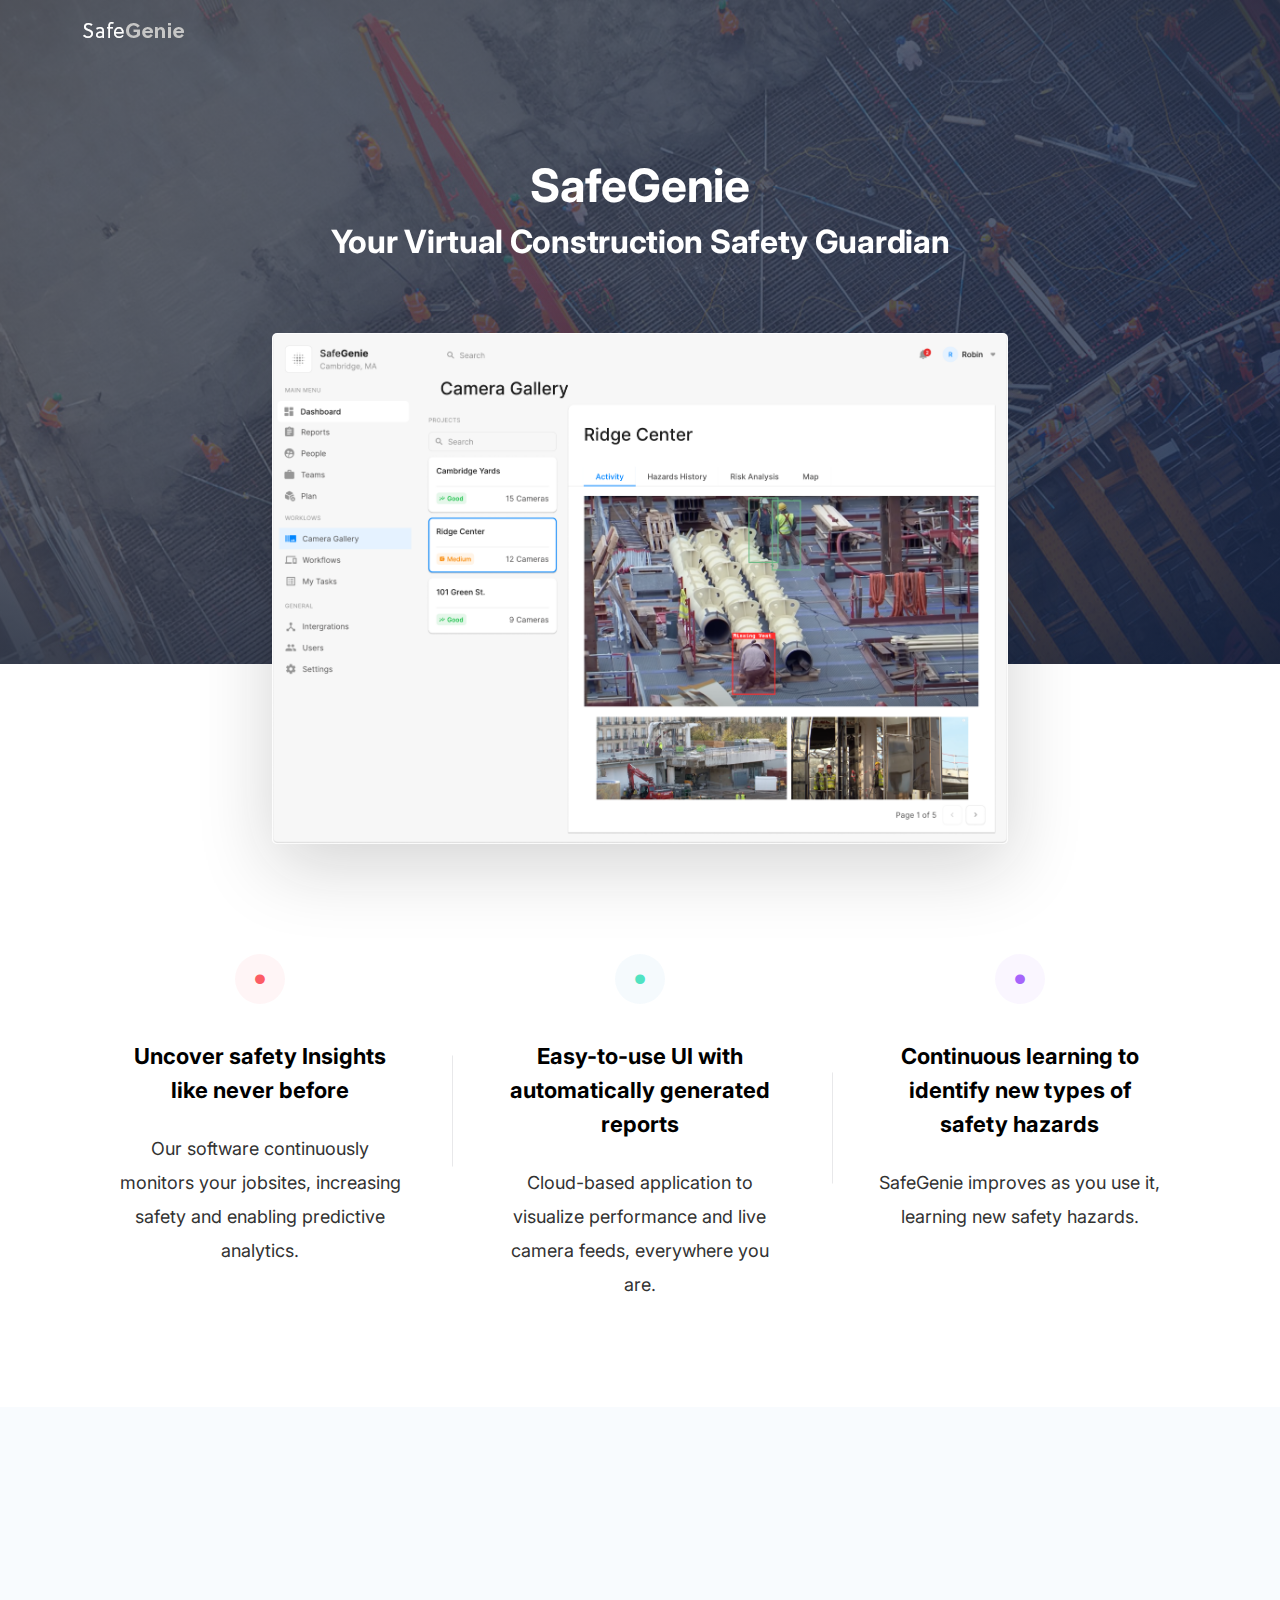
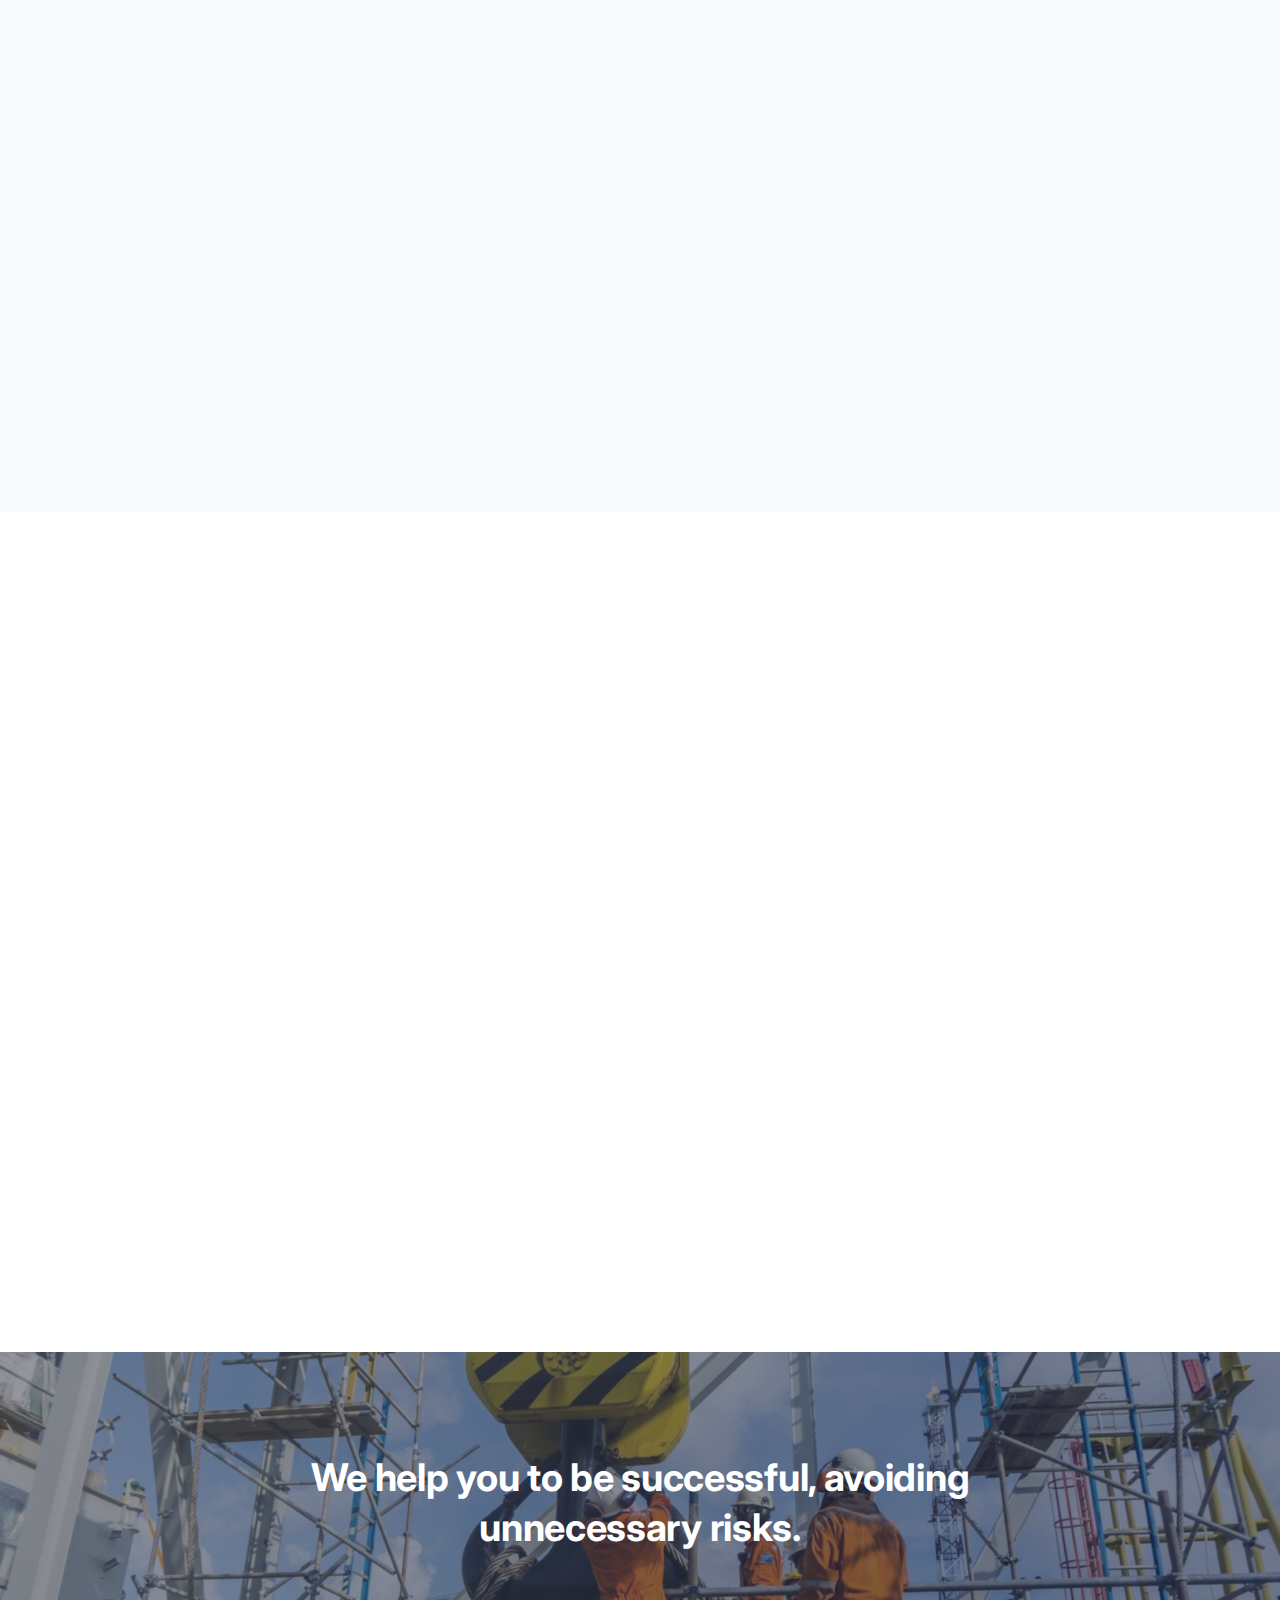
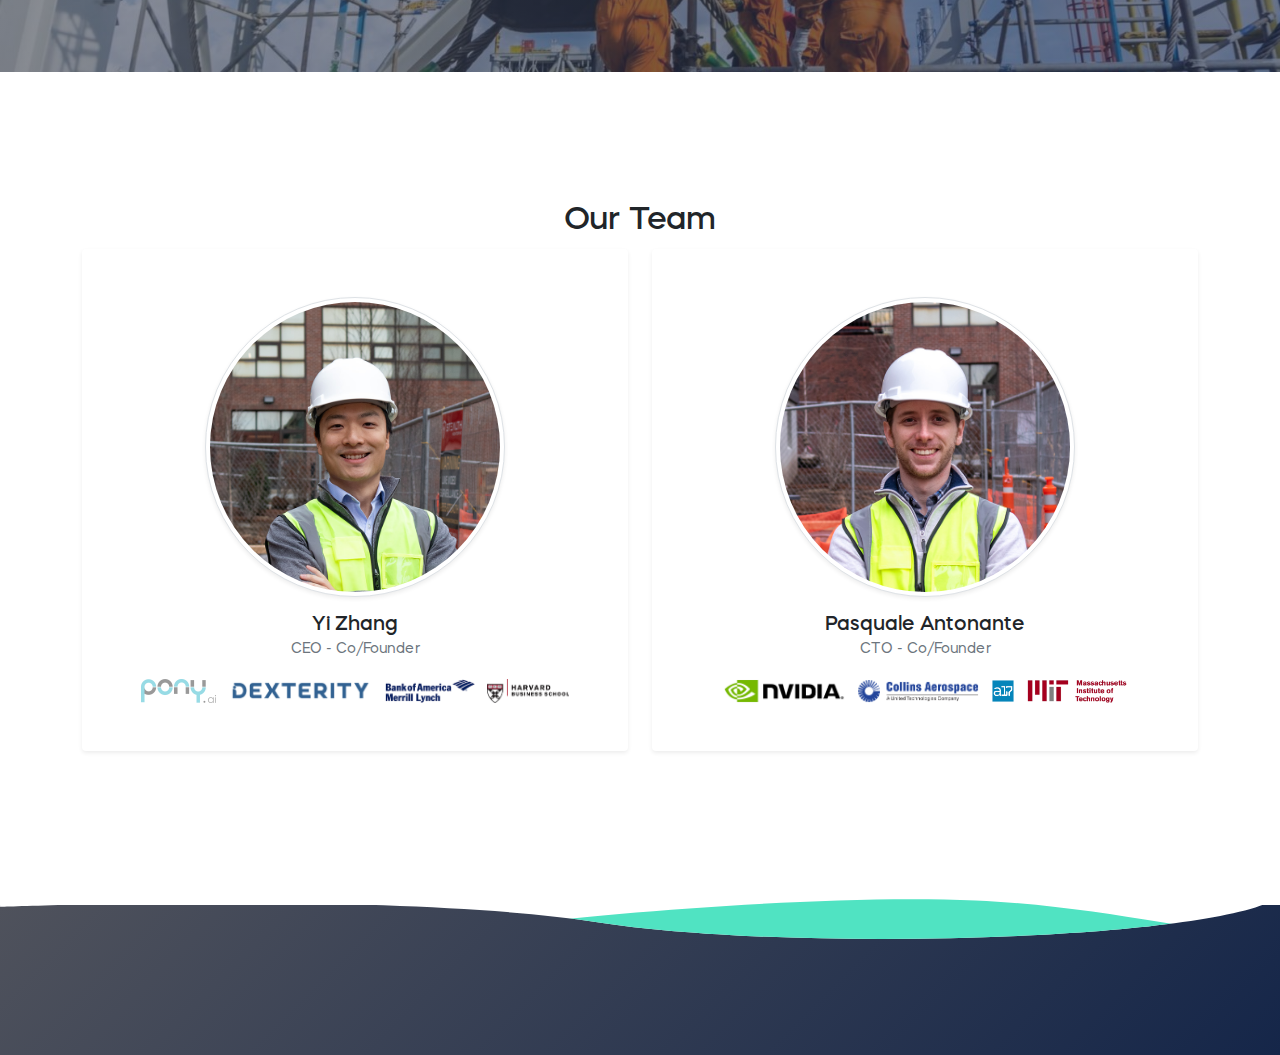
==== index.html @ a4b298ab "Initial commit" ====
<!DOCTYPE html>
<html lang="en">

<head>
  <meta charset="UTF-8">
  <meta name="viewport" content="width=device-width, initial-scale=1.0">
  <meta http-equiv="X-UA-Compatible" content="ie=edge">
  <title>SafeGenie</title>
  <link rel="shortcut icon" href="image/favicon.png" type="image/x-icon">
  <link rel="stylesheet" href="./css/bootstrap.css">
  <link rel="stylesheet" href="./fonts/icon-font/css/style.css">
  <link rel="stylesheet" href="./fonts/typography-font/typo.css">
  <link rel="stylesheet" href="./fonts/fontawesome-5/css/all.css">
  <link href="https://fonts.googleapis.com/css2?family=Karla:wght@300;400;500;600;700;800&display=swap"
    rel="stylesheet">
  <link href="https://fonts.googleapis.com/css2?family=Gothic+A1:wght@400;500;700;900&display=swap" rel="stylesheet">
  <link href="https://fonts.googleapis.com/css2?family=Work+Sans:wght@400;500;600;700;800;900&display=swap"
    rel="stylesheet">
  <link href="https://fonts.googleapis.com/css2?family=Rubik:wght@400;500;600;700;800;900&display=swap"
    rel="stylesheet">
  <link href="https://fonts.googleapis.com/css2?family=Inter:wght@400;600;700;800;900&display=swap" rel="stylesheet">
  <link href="https://fonts.googleapis.com/css2?family=Nunito:wght@400;600;700;800;900&display=swap" rel="stylesheet">
  <link rel="stylesheet" href="./plugins/aos/aos.min.css">
  <link rel="stylesheet" href="./plugins/fancybox/jquery.fancybox.min.css">
  <link rel="stylesheet" href="./css/main.css">
</head>

<body data-theme-mode-panel-active data-theme="light" style="font-family: 'Mazzard H';">
  <div class="site-wrapper overflow-hidden position-relative">
    <!--Site Header Area -->
    <header
      class="site-header site-header--menu-center dark-mode-texts landing-17-menu  site-header--absolute site-header--sticky">
      <div class="container">
        <nav class="navbar site-navbar">
          <!-- Brand Logo-->
          <div class="brand-logo">
            <a href="#">
              <!-- light version logo (logo must be black)-->
              <img src="image/logo/logo-dark.png" alt="" class="light-version-logo">
              <!-- Dark version logo (logo must be White)-->
              <img src="image/logo/logo-white.png" alt="" class="dark-version-logo">
            </a>
          </div>
        </nav>
      </div>
    </header>
    <!-- navbar- -->
    <!-- Hero Area -->
    <div class="hero-area-l-17 position-relative">
      <div class="container">
        <div class="row position-relative justify-content-center">
          <div class="col-xxl-6 col-xl-7 col-lg-8 col-md-11 order-lg-1 order-1" data-aos="fade-right"
            data-aos-duration="800" data-aos-once="true">
            <div class="content text-center">
              <h1>SafeGenie</h1>
              <h2>Your Virtual Construction Safety Guardian </h2>
            </div>
          </div>
          <div class="col-xl-8 col-lg-9 order-lg-1 order-0">
            <div class="hero-area-image">
              <img src="image/ui/ui-2.png" alt="" class="w-100">
            </div>
          </div>
        </div>
      </div>
    </div>
    <!--Feature Area -->
    <div class="feature-area-l-17 position-relative">
      <div class="container">
        <div class="row feature-area-l-17-items justify-content-center text-center">
          <div class="col-lg-4 col-md-6 col-sm-9">
            <div class="single-features single-border position-relative">
              <div class="circle-dot-1">
                <i class="fas fa-circle"></i>
              </div>
              <h4>Uncover safety Insights like never before</h4>
              <p>
                Our software continuously monitors your jobsites, increasing safety and enabling predictive analytics.
              </p>
            </div>
          </div>
          <div class="col-lg-4 col-md-6 col-sm-9">
            <div class="single-features single-border position-relative">
              <div class="circle-dot-2">
                <i class="fas fa-circle"></i>
              </div>
              <h4>Easy-to-use UI with automatically generated reports</h4>
              <p>Cloud-based application to visualize performance and live camera feeds, everywhere you are.</p>
            </div>
          </div>
          <div class="col-lg-4 col-md-6 col-sm-9">
            <div class="single-features">
              <div class="circle-dot-3">
                <i class="fas fa-circle"></i>
              </div>
              <h4>Continuous learning to identify new types of safety hazards</h4>
              <p>SafeGenie improves as you use it, learning new safety hazards.</p>
            </div>
          </div>
        </div>
      </div>
    </div>
    <!--Content Area 1-->
    <div class="content-area-l-17-1">
      <div class="container">
        <div class="row align-items-center justify-content-center">
          <div class="col-xl-10 col-lg-12">
            <div class="row align-items-center justify-content-center">
              <div class="col-lg-6 col-md-8" data-aos="fade-right" data-aos-duration="800" data-aos-once="true">
                <div class="content-img position-relative">
                  <div class="image-1">
                    <img src="image/ui/ui-3.png" alt="">
                  </div>
                  <div class="image-2">
                    <img src="image/ui/ui-1.png" alt="">
                  </div>
                </div>
              </div>
              <div class="offset-xxl-1 col-xxl-5 col-xl-6 col-lg-6 col-md-8" data-aos="fade-left"
                data-aos-duration="800" data-aos-once="true">
                <div class="content section-heading-11">
                  <h2>Analyze and prevent safety hazard with SafeGenie.</h2>
                  <p>
                    SafeGenie is a cloud-based application that continuously monitors your jobsites, increasing safety
                    and
                    enabling predictive analytics. Our software is easy-to-use, with automatically generated reports and
                    visualizations.
                  </p>
                </div>
              </div>
            </div>
          </div>
        </div>
      </div>
    </div>
    <!--Content Area 2-->
    <div class="content-area-l-17-2">
      <div class="container">
        <div class="row align-items-center justify-content-center">
          <div class="col-xl-10 col-lg-12">
            <div class="row align-items-center justify-content-center">
              <div class="col-xxl-5 col-xl-6 col-lg-6 col-md-8 order-lg-1 order-1" data-aos="fade-left"
                data-aos-duration="800" data-aos-once="true">
                <div class="content section-heading-11">
                  <h2>Easily reposition cameras</h2>
                  <p>Move the cameras to ensure high coverage and observation rates, just plug the camera in any lamp
                    socket or use one of our adapter to clamp it to the structure.</p>
                </div>
              </div>
              <div class="offset-xxl-1 col-xxl-6 col-xl-6 col-lg-6 col-md-8 order-lg-1 order-0" data-aos="fade-right"
                data-aos-duration="800" data-aos-once="true">
                <div class="content-img position-relative noborder">
                  <div class="image-1">
                    <img src="image/camera/cam-simple.png" alt="">
                  </div>
                  <!-- <div class="image-2">
                    <img src="image/camera/cam-mount.png" alt="">
                  </div> -->
                </div>
              </div>
            </div>
          </div>
        </div>
      </div>
    </div>
    <!--Video Area-->
    <div class="video-area-l-17">
      <div class="container">
        <div class="row justify-content-center">
          <div class="col-xxl-7 col-xl-8 col-lg-9 col-md-12">
            <div class="video-content text-center">
              <h2>We help you to be successful, avoiding unnecessary risks.</h2>
              <!-- <p></p> -->
            </div>
          </div>
        </div>
      </div>
    </div>
    <!--Team Area-->
    <div class="content-area-l-17-2">
      <div class="container">
        <div class="row  text-center">
          <h2>Our Team</h2>
        </div>
        <div class="row text-center">
          <div class=" col-xl-6 col-sm-6 mb-4 ">
            <div class="bg-white rounded shadow-sm py-5 px-4"><img src="image/avatar/yi.jpg" alt="Yi Zhang" width="300"
                class="img-fluid rounded-circle mb-3 img-thumbnail shadow-sm">
              <h5 class="mb-0">Yi Zhang</h5><span class="small text-muted">CEO - Co/Founder</span>
              <ul class="mb-0 list-inline mt-3 ">
                <li class="list-inline-item affiliation">
                  <img src="image/logo/ponyai.png" alt="pony ai">
                </li>
                <li class="list-inline-item affiliation">
                  <img src="image/logo/Dexterity.png" alt="Dexterity">
                </li>
                <li class="list-inline-item affiliation">
                  <img src="image/logo/baml.png" alt="bank of america merrill lynch">
                </li>
                <li class="list-inline-item affiliation">
                  <img src="image/logo/hbs.png" alt="Harvard Business School">
                </li>
              </ul>
            </div>
          </div>
          <div class="col-xl-6 col-sm-6 mb-4 ">
            <div class="bg-white rounded shadow-sm py-5 px-4"><img src="image/avatar/pasquale.jpg"
                alt="Pasquale Antonante" width="300" class="img-fluid rounded-circle mb-3 img-thumbnail shadow-sm">
              <h5 class="mb-0">Pasquale Antonante</h5><span class="small text-muted">CTO - Co/Founder</span>
              <ul class="mb-0 list-inline mt-3 ">
                <li class="list-inline-item affiliation">
                  <img src="image/logo/nvidia.png" alt="nvidia">
                </li>
                <li class="list-inline-item affiliation">
                  <img src="image/logo/CollinsAerospace.png" alt="Collins Aerospace">
                </li>
                <li class="list-inline-item affiliation">
                  <img src="image/logo/a17.png" alt="area 17">
                </li>
                <li class="list-inline-item affiliation">
                  <img src="image/logo/mit_logo.png" alt="MIT">
                </li>
              </ul>
            </div>
          </div>
        </div>
      </div>
    </div>
    <!--Footer Area-->
    <footer class="footer-area-l-17 position-relative">
      <div class="footer-shape">
        <img src="image/l8/footer-shape.svg" alt="">
      </div>
    </footer>
  </div>
  <!-- Vendor Scripts -->
  <script src="js/vendor.min.js"></script>
  <!-- Plugin's Scripts -->
  <script src="./plugins/fancybox/jquery.fancybox.min.js"></script>
  <script src="./plugins/aos/aos.min.js"></script>
  <!-- <script src="./plugins/menu/menu.js"></script> -->
  <!-- Activation Script -->
  <script src="js/custom.js"></script>
</body>

</html>
---- fonts/icon-font/css/style.css ----
/*--------------------------------

Grayic Web Font
Generated using nucleoapp.com

-------------------------------- */
@font-face {
  font-family: 'Grayic';
  src: url('../fonts/Grayic.eot');
  src: url('../fonts/Grayic.eot') format('embedded-opentype'), url('../fonts/Grayic.woff2') format('woff2'), url('../fonts/Grayic.woff') format('woff'), url('../fonts/Grayic.ttf') format('truetype'), url('../fonts/Grayic.svg') format('svg');
  font-weight: normal;
  font-style: normal;
}
/*------------------------
	base class definition
-------------------------*/
.icon {
  display: inline-block;
  font: normal normal normal 1em/1 'Grayic';
  speak: none;
  text-transform: none;
  /* Better Font Rendering */
  -webkit-font-smoothing: antialiased;
  -moz-osx-font-smoothing: grayscale;
}
/*------------------------
  change icon size
-------------------------*/
/* relative units */
.icon-sm {
  font-size: 0.8em;
}
.icon-lg {
  font-size: 1.2em;
}
/* absolute units */
.icon-16 {
  font-size: 16px;
}
.icon-32 {
  font-size: 32px;
}
/*----------------------------------
  add a square/circle background
-----------------------------------*/
.icon-bg-square,
.icon-bg-circle {
  padding: 0.35em;
  background-color: #eee;
}
.icon-bg-circle {
  border-radius: 50%;
}
/*------------------------------------
  use icons as list item markers
-------------------------------------*/
.icon-ul {
  padding-left: 0;
  list-style-type: none;
}
.icon-ul > li {
  display: flex;
  align-items: flex-start;
  line-height: 1.4;
}
.icon-ul > li > .icon {
  margin-right: 0.4em;
  line-height: inherit;
}
/*------------------------
  spinning icons
-------------------------*/
.icon-is-spinning {
  -webkit-animation: icon-spin 2s infinite linear;
  -moz-animation: icon-spin 2s infinite linear;
  animation: icon-spin 2s infinite linear;
}
@-webkit-keyframes icon-spin {
  0% {
    -webkit-transform: rotate(0deg);
  }
  100% {
    -webkit-transform: rotate(360deg);
  }
}
@-moz-keyframes icon-spin {
  0% {
    -moz-transform: rotate(0deg);
  }
  100% {
    -moz-transform: rotate(360deg);
  }
}
@keyframes icon-spin {
  0% {
    -webkit-transform: rotate(0deg);
    -moz-transform: rotate(0deg);
    -ms-transform: rotate(0deg);
    -o-transform: rotate(0deg);
    transform: rotate(0deg);
  }
  100% {
    -webkit-transform: rotate(360deg);
    -moz-transform: rotate(360deg);
    -ms-transform: rotate(360deg);
    -o-transform: rotate(360deg);
    transform: rotate(360deg);
  }
}
/*------------------------
  rotated/flipped icons
-------------------------*/
.icon-rotate-90 {
  filter: progid:DXImageTransform.Microsoft.BasicImage(rotation=1);
  -webkit-transform: rotate(90deg);
  -moz-transform: rotate(90deg);
  -ms-transform: rotate(90deg);
  -o-transform: rotate(90deg);
  transform: rotate(90deg);
}
.icon-rotate-180 {
  filter: progid:DXImageTransform.Microsoft.BasicImage(rotation=2);
  -webkit-transform: rotate(180deg);
  -moz-transform: rotate(180deg);
  -ms-transform: rotate(180deg);
  -o-transform: rotate(180deg);
  transform: rotate(180deg);
}
.icon-rotate-270 {
  filter: progid:DXImageTransform.Microsoft.BasicImage(rotation=3);
  -webkit-transform: rotate(270deg);
  -moz-transform: rotate(270deg);
  -ms-transform: rotate(270deg);
  -o-transform: rotate(270deg);
  transform: rotate(270deg);
}
.icon-flip-y {
  filter: progid:DXImageTransform.Microsoft.BasicImage(rotation=0);
  -webkit-transform: scale(-1, 1);
  -moz-transform: scale(-1, 1);
  -ms-transform: scale(-1, 1);
  -o-transform: scale(-1, 1);
  transform: scale(-1, 1);
}
.icon-flip-x {
  filter: progid:DXImageTransform.Microsoft.BasicImage(rotation=2);
  -webkit-transform: scale(1, -1);
  -moz-transform: scale(1, -1);
  -ms-transform: scale(1, -1);
  -o-transform: scale(1, -1);
  transform: scale(1, -1);
}
/*------------------------
	icons
-------------------------*/

.icon-tail-right::before {
  content: "\ea02";
}

.icon-tail-left::before {
  content: "\ea03";
}

.icon-small-up::before {
  content: "\ea04";
}

.icon-small-down::before {
  content: "\ea05";
}

.icon-small-right::before {
  content: "\ea06";
}

.icon-small-left::before {
  content: "\ea07";
}

.icon-triangle-right-17::before {
  content: "\ea08";
}

.icon-card-update::before {
  content: "\ea09";
}

.icon-tie-01::before {
  content: "\ea0a";
}

.icon-puzzle-10::before {
  content: "\ea0b";
}

.icon-plug::before {
  content: "\ea0c";
}

.icon-laptop-71::before {
  content: "\ea0d";
}

.icon-goal-65::before {
  content: "\ea0e";
}

.icon-handshake::before {
  content: "\ea0f";
}

.icon-archery-target::before {
  content: "\ea10";
}

.icon-connect::before {
  content: "\ea11";
}

.icon-bulb-63::before {
  content: "\ea12";
}

.icon-chess-knight::before {
  content: "\ea13";
}

.icon-shoe-woman::before {
  content: "\ea14";
}

.icon-plug-2::before {
  content: "\ea15";
}

.icon-roadmap::before {
  content: "\ea16";
}

.icon-roadmap-2::before {
  content: "\ea17";
}

.icon-cards::before {
  content: "\ea18";
}

.icon-cards-2::before {
  content: "\ea19";
}

.icon-mirror-2::before {
  content: "\ea1a";
}

.icon-layers-3::before {
  content: "\ea1b";
}

.icon-layers-3-2::before {
  content: "\ea1c";
}

.icon-code::before {
  content: "\ea1d";
}

.icon-code-2::before {
  content: "\ea1e";
}

.icon-code-editor::before {
  content: "\ea1f";
}

.icon-book-open-2::before {
  content: "\ea20";
}

.icon-app::before {
  content: "\ea21";
}

.icon-3d-model::before {
  content: "\ea22";
}

.icon-3d-model-2::before {
  content: "\ea23";
}

.icon-app-2::before {
  content: "\ea24";
}

.icon-apple::before {
  content: "\ea25";
}

.icon-android::before {
  content: "\ea26";
}

.icon-apple-2::before {
  content: "\ea27";
}

.icon-android-2::before {
  content: "\ea28";
}

.icon-palette::before {
  content: "\ea29";
}

.icon-palette-2::before {
  content: "\ea2a";
}

.icon-leaf-80::before {
  content: "\ea2b";
}

.icon-leaf-80-2::before {
  content: "\ea2c";
}

.icon-battery-83::before {
  content: "\ea2d";
}

.icon-battery-83-2::before {
  content: "\ea2e";
}

.icon-drop::before {
  content: "\ea2f";
}

.icon-drop-2::before {
  content: "\ea30";
}

.icon-popcorn::before {
  content: "\ea31";
}

.icon-bowling-pins::before {
  content: "\ea32";
}

.icon-popcorn-2::before {
  content: "\ea33";
}

.icon-bowling-pins-2::before {
  content: "\ea34";
}

.icon-theater::before {
  content: "\ea35";
}

.icon-theater-2::before {
  content: "\ea36";
}

.icon-music::before {
  content: "\ea37";
}

.icon-brush::before {
  content: "\ea38";
}

.icon-music-2::before {
  content: "\ea39";
}

.icon-brush-2::before {
  content: "\ea3a";
}

.icon-soup::before {
  content: "\ea3b";
}

.icon-soup-2::before {
  content: "\ea3c";
}

.icon-energy::before {
  content: "\ea3d";
}

.icon-energy-2::before {
  content: "\ea3e";
}

.icon-cupcake::before {
  content: "\ea3f";
}

.icon-cupcake-2::before {
  content: "\ea40";
}

.icon-watermelon::before {
  content: "\ea41";
}

.icon-watermelon-2::before {
  content: "\ea42";
}

.icon-opening-times::before {
  content: "\ea43";
}

.icon-mug::before {
  content: "\ea44";
}

.icon-pizza-slice::before {
  content: "\ea45";
}

.icon-opening-times-2::before {
  content: "\ea46";
}

.icon-mug-2::before {
  content: "\ea47";
}

.icon-pizza-slice-2::before {
  content: "\ea48";
}

.icon-bell-53::before {
  content: "\ea49";
}

.icon-bell-53-2::before {
  content: "\ea4a";
}

.icon-pin-3::before {
  content: "\ea4b";
}

.icon-pin-3-2::before {
  content: "\ea4c";
}

.icon-gps::before {
  content: "\ea4d";
}

.icon-gps-2::before {
  content: "\ea4e";
}

.icon-face-recognition::before {
  content: "\ea4f";
}

.icon-sound::before {
  content: "\ea50";
}

.icon-microphone::before {
  content: "\ea51";
}

.icon-business-agent::before {
  content: "\ea52";
}

.icon-cctv::before {
  content: "\ea53";
}

.icon-home::before {
  content: "\ea54";
}

.icon-office::before {
  content: "\ea55";
}

.icon-key::before {
  content: "\ea56";
}

.icon-handshake-2::before {
  content: "\ea57";
}

.icon-home-2::before {
  content: "\ea58";
}

.icon-cctv-2::before {
  content: "\ea59";
}

.icon-fav-property::before {
  content: "\ea5a";
}

.icon-fav-property-2::before {
  content: "\ea5b";
}

.icon-key-2::before {
  content: "\ea5c";
}

.icon-business-agent-2::before {
  content: "\ea5d";
}

.icon-bookmark-2::before {
  content: "\ea5e";
}

.icon-bookmark-2-2::before {
  content: "\ea5f";
}

.icon-pen-01::before {
  content: "\ea60";
}

.icon-pen-01-2::before {
  content: "\ea61";
}

.icon-hat-3::before {
  content: "\ea62";
}

.icon-hat-3-2::before {
  content: "\ea63";
}

.icon-tag::before {
  content: "\ea64";
}

.icon-tag-2::before {
  content: "\ea65";
}

.icon-gift-2::before {
  content: "\ea66";
}

.icon-gift-2-2::before {
  content: "\ea67";
}

.icon-receipt-list-43::before {
  content: "\ea68";
}

.icon-receipt-list-43-2::before {
  content: "\ea69";
}

.icon-maestro::before {
  content: "\ea6a";
}

.icon-maestro-2::before {
  content: "\ea6b";
}

.icon-cart-simple::before {
  content: "\ea6c";
}

.icon-cart-simple-2::before {
  content: "\ea6d";
}

.icon-bag-09::before {
  content: "\ea6e";
}

.icon-bag-09-2::before {
  content: "\ea6f";
}

.icon-bicep::before {
  content: "\ea70";
}

.icon-bicep-2::before {
  content: "\ea71";
}

.icon-cycling::before {
  content: "\ea72";
}

.icon-cycling-2::before {
  content: "\ea73";
}

.icon-distance::before {
  content: "\ea74";
}

.icon-distance-2::before {
  content: "\ea75";
}

.icon-trophy::before {
  content: "\ea76";
}

.icon-trophy-2::before {
  content: "\ea77";
}

.icon-cpu::before {
  content: "\ea78";
}

.icon-cpu-2::before {
  content: "\ea79";
}

.icon-voice-recognition::before {
  content: "\ea7a";
}

.icon-voice-recognition-2::before {
  content: "\ea7b";
}

.icon-phone-charging-3::before {
  content: "\ea7c";
}

.icon-phone-charging-3-2::before {
  content: "\ea7d";
}

.icon-phone-button::before {
  content: "\ea7e";
}

.icon-pc-monitor::before {
  content: "\ea7f";
}

.icon-headphones::before {
  content: "\ea80";
}

.icon-media-player::before {
  content: "\ea81";
}

.icon-screen-rotation::before {
  content: "\ea82";
}

.icon-screen-rotation-2::before {
  content: "\ea83";
}

.icon-headphones-2::before {
  content: "\ea84";
}

.icon-headphones-2-2::before {
  content: "\ea85";
}

.icon-headphones-2-3::before {
  content: "\ea86";
}

.icon-pc-monitor-2::before {
  content: "\ea87";
}

.icon-media-player-2::before {
  content: "\ea88";
}

.icon-touch-id::before {
  content: "\ea89";
}

.icon-touch-id-2::before {
  content: "\ea8a";
}

.icon-bike-bmx::before {
  content: "\ea8b";
}

.icon-bike-bmx-2::before {
  content: "\ea8c";
}

.icon-airplane::before {
  content: "\ea8d";
}

.icon-airplane-2::before {
  content: "\ea8e";
}

.icon-drink-2::before {
  content: "\ea8f";
}

.icon-drink-2-2::before {
  content: "\ea90";
}

.icon-verified::before {
  content: "\ea91";
}

.icon-verified-2::before {
  content: "\ea92";
}

.icon-at-sign::before {
  content: "\ea93";
}

.icon-at-sign-2::before {
  content: "\ea94";
}

.icon-zoom-2::before {
  content: "\ea95";
}

.icon-phone-2::before {
  content: "\ea96";
}

.icon-trash-simple::before {
  content: "\ea97";
}

.icon-simple-remove::before {
  content: "\ea98";
}

.icon-send-2::before {
  content: "\ea99";
}

.icon-signal-2::before {
  content: "\ea9a";
}

.icon-link-69::before {
  content: "\ea9b";
}

.icon-lock::before {
  content: "\ea9c";
}

.icon-unlocked::before {
  content: "\ea9d";
}

.icon-phone-2-2::before {
  content: "\ea9e";
}

.icon-fav-remove::before {
  content: "\ea9f";
}

.icon-chat-round::before {
  content: "\eaa0";
}

.icon-chat-46::before {
  content: "\eaa1";
}

.icon-chat-33::before {
  content: "\eaa2";
}

.icon-chat-45::before {
  content: "\eaa3";
}

.icon-attach-87::before {
  content: "\eaa4";
}

.icon-chart-bar-52::before {
  content: "\eaa5";
}

.icon-chat-round-content::before {
  content: "\eaa6";
}

.icon-check-2::before {
  content: "\eaa7";
}

.icon-pen::before {
  content: "\eaa8";
}

.icon-heart-2::before {
  content: "\eaa9";
}

.icon-fav-remove-2::before {
  content: "\eaaa";
}

.icon-ui-04::before {
  content: "\eaab";
}

.icon-phone-call::before {
  content: "\eaac";
}

.icon-lock-2::before {
  content: "\eaad";
}

.icon-unlocked-2::before {
  content: "\eaae";
}

.icon-heart-2-2::before {
  content: "\eaaf";
}

.icon-email-83::before {
  content: "\eab0";
}

.icon-pen-2::before {
  content: "\eab1";
}

.icon-check-2-2::before {
  content: "\eab2";
}

.icon-chat-round-2::before {
  content: "\eab3";
}

.icon-chat-round-content-2::before {
  content: "\eab4";
}

.icon-chat-33-2::before {
  content: "\eab5";
}

.icon-chat-45-2::before {
  content: "\eab6";
}

.icon-chart-bar-52-2::before {
  content: "\eab7";
}

.icon-bold-remove::before {
  content: "\eab8";
}

.icon-attach-87-2::before {
  content: "\eab9";
}

.icon-check-simple::before {
  content: "\eaba";
}

.icon-menu-dots::before {
  content: "\eabb";
}

.icon-settings-gear-64::before {
  content: "\eabc";
}

.icon-settings-gear-64-2::before {
  content: "\eabd";
}

.icon-settings::before {
  content: "\eabe";
}

.icon-settings-2::before {
  content: "\eabf";
}

.icon-trash::before {
  content: "\eac0";
}

.icon-time-3::before {
  content: "\eac1";
}

.icon-ui-04-2::before {
  content: "\eac2";
}

.icon-filter::before {
  content: "\eac3";
}

.icon-infinite::before {
  content: "\eac4";
}

.icon-infinite-2::before {
  content: "\eac5";
}

.icon-home-minimal::before {
  content: "\eac6";
}

.icon-home-minimal-2::before {
  content: "\eac7";
}

.icon-filter-2::before {
  content: "\eac8";
}

.icon-cloud-25::before {
  content: "\eaca";
}

.icon-cloud-25-2::before {
  content: "\eacb";
}

.icon-single-02::before {
  content: "\eacc";
}

.icon-single-02-2::before {
  content: "\eacd";
}

.icon-users-wm::before {
  content: "\eace";
}

.icon-users-wm-2::before {
  content: "\eacf";
}

.icon-camera-flash::before {
  content: "\ead0";
}

.icon-camera-flash-2::before {
  content: "\ead1";
}

.icon-ic_file_download_48px::before {
  content: "\ead2";
}

.icon-ic_thumb_up_48px::before {
  content: "\ead3";
}

.icon-ic_thumb_down_48px::before {
  content: "\ead4";
}

.icon-hourglass::before {
  content: "\ead5";
}

.icon-hourglass-2::before {
  content: "\ead6";
}

.icon-time-3-2::before {
  content: "\ead7";
}

.icon-time-3-3::before {
  content: "\ead8";
}

.icon-chat-46-2::before {
  content: "\ead9";
}

.icon-laptop-1::before {
  content: "\eada";
}

.icon-laptop-1-2::before {
  content: "\eadb";
}

.icon-grid-45::before {
  content: "\eadc";
}

.icon-grid-45-2::before {
  content: "\eadd";
}

.icon-layout-11::before {
  content: "\eade";
}

.icon-layout-11-2::before {
  content: "\eadf";
}

.icon-sidebar::before {
  content: "\eae0";
}

.icon-sidebar-2::before {
  content: "\eae1";
}

.icon-email-84::before {
  content: "\eae2";
}

.icon-email-84-2::before {
  content: "\eae3";
}

.icon-menu-right::before {
  content: "\eae4";
}

.icon-menu-left::before {
  content: "\eae5";
}

.icon-menu-34::before {
  content: "\eae6";
}

.icon-menu-dots-2::before {
  content: "\eae7";
}

.icon-minimal-left::before {
  content: "\eae8";
}

.icon-minimal-right::before {
  content: "\eae9";
}

.icon-stre-right::before {
  content: "\eaea";
}

.icon-stre-left::before {
  content: "\eaeb";
}

.icon-menu-left-2::before {
  content: "\eaec";
}

.icon-menu-right-2::before {
  content: "\eaed";
}

.icon-menu-34-2::before {
  content: "\eaee";
}

.icon-triangle-right-17-2::before {
  content: "\eaef";
}

.icon-puzzle-10-2::before {
  content: "\eaf0";
}

.icon-logo-facebook::before {
  content: "\eaf1";
}

.icon-logo-twitter::before {
  content: "\eaf2";
}

.icon-logo-linkedin::before {
  content: "\eaf3";
}

.icon-logo-pinterest::before {
  content: "\eaf4";
}

.icon-instant-camera-2::before {
  content: "\eaf5";
}

.icon-logo-instagram::before {
  content: "\eaf6";
}

.icon-logo-dribbble::before {
  content: "\eaf7";
}

.icon-logo-skype::before {
  content: "\eaf8";
}

.icon-logo-messenger::before {
  content: "\eaf9";
}

.icon-logo-slack::before {
  content: "\eafa";
}
---- fonts/typography-font/typo.css ----
@font-face {
    font-family: 'Mazzard H';
    src: url('MazzardH-Black.woff2') format('woff2'),
        url('MazzardH-Black.woff') format('woff');
    font-weight: 900;
    font-style: normal;
    font-display: swap;
}

@font-face {
    font-family: 'Mazzard H';
    src: url('MazzardH-Bold.woff2') format('woff2'),
        url('MazzardH-Bold.woff') format('woff');
    font-weight: bold;
    font-style: normal;
    font-display: swap;
}

@font-face {
    font-family: 'Mazzard H';
    src: url('MazzardH-BlackItalic.woff2') format('woff2'),
        url('MazzardH-BlackItalic.woff') format('woff');
    font-weight: 900;
    font-style: italic;
    font-display: swap;
}

@font-face {
    font-family: 'Mazzard H';
    src: url('MazzardH-ExtraLightItalic.woff2') format('woff2'),
        url('MazzardH-ExtraLightItalic.woff') format('woff');
    font-weight: 200;
    font-style: italic;
    font-display: swap;
}

@font-face {
    font-family: 'Mazzard H';
    src: url('MazzardH-Italic.woff2') format('woff2'),
        url('MazzardH-Italic.woff') format('woff');
    font-weight: normal;
    font-style: italic;
    font-display: swap;
}

@font-face {
    font-family: 'Mazzard H';
    src: url('MazzardH-ExtraBold.woff2') format('woff2'),
        url('MazzardH-ExtraBold.woff') format('woff');
    font-weight: 800;
    font-style: normal;
    font-display: swap;
}

@font-face {
    font-family: 'Mazzard H';
    src: url('MazzardH-ExtraBoldItalic.woff2') format('woff2'),
        url('MazzardH-ExtraBoldItalic.woff') format('woff');
    font-weight: 800;
    font-style: italic;
    font-display: swap;
}

@font-face {
    font-family: 'Mazzard H';
    src: url('MazzardH-BoldItalic.woff2') format('woff2'),
        url('MazzardH-BoldItalic.woff') format('woff');
    font-weight: bold;
    font-style: italic;
    font-display: swap;
}

@font-face {
    font-family: 'Mazzard H';
    src: url('MazzardH-ExtraLight.woff2') format('woff2'),
        url('MazzardH-ExtraLight.woff') format('woff');
    font-weight: 200;
    font-style: normal;
    font-display: swap;
}

@font-face {
    font-family: 'Mazzard H';
    src: url('MazzardH-Medium.woff2') format('woff2'),
        url('MazzardH-Medium.woff') format('woff');
    font-weight: 500;
    font-style: normal;
    font-display: swap;
}

@font-face {
    font-family: 'Mazzard H';
    src: url('MazzardH-Light.woff2') format('woff2'),
        url('MazzardH-Light.woff') format('woff');
    font-weight: 300;
    font-style: normal;
    font-display: swap;
}

@font-face {
    font-family: 'Mazzard H';
    src: url('MazzardH-Regular.woff2') format('woff2'),
        url('MazzardH-Regular.woff') format('woff');
    font-weight: normal;
    font-style: normal;
    font-display: swap;
}

@font-face {
    font-family: 'Mazzard H';
    src: url('MazzardH-MediumItalic.woff2') format('woff2'),
        url('MazzardH-MediumItalic.woff') format('woff');
    font-weight: 500;
    font-style: italic;
    font-display: swap;
}

@font-face {
    font-family: 'Mazzard H';
    src: url('MazzardH-SemiBold.woff2') format('woff2'),
        url('MazzardH-SemiBold.woff') format('woff');
    font-weight: 600;
    font-style: normal;
    font-display: swap;
}

@font-face {
    font-family: 'Mazzard H';
    src: url('MazzardH-LightItalic.woff2') format('woff2'),
        url('MazzardH-LightItalic.woff') format('woff');
    font-weight: 300;
    font-style: italic;
    font-display: swap;
}

@font-face {
    font-family: 'Mazzard H';
    src: url('MazzardH-SemiBoldItalic.woff2') format('woff2'),
        url('MazzardH-SemiBoldItalic.woff') format('woff');
    font-weight: 600;
    font-style: italic;
    font-display: swap;
}

@font-face {
    font-family: 'Mazzard H';
    src: url('MazzardH-Thin.woff2') format('woff2'),
        url('MazzardH-Thin.woff') format('woff');
    font-weight: 100;
    font-style: normal;
    font-display: swap;
}

@font-face {
    font-family: 'Mazzard H';
    src: url('MazzardH-ThinItalic.woff2') format('woff2'),
        url('MazzardH-ThinItalic.woff') format('woff');
    font-weight: 100;
    font-style: italic;
    font-display: swap;
}
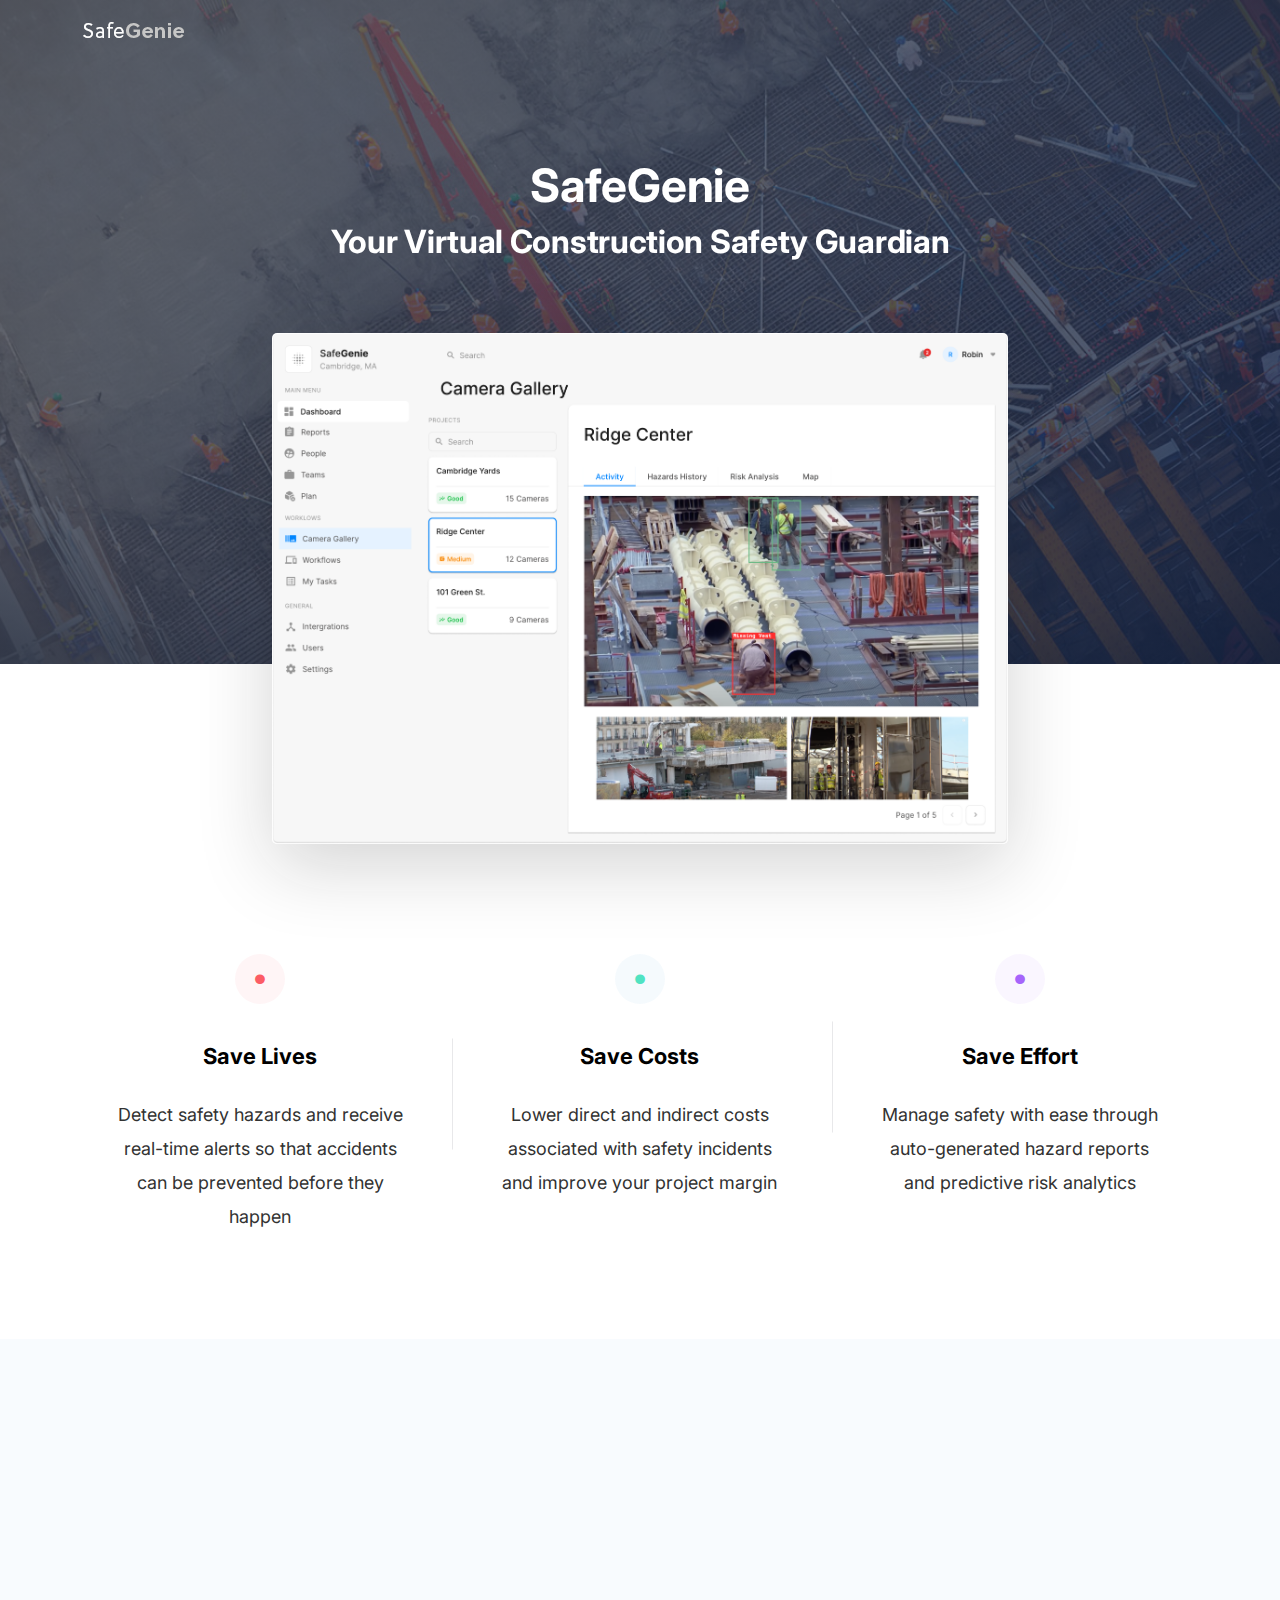
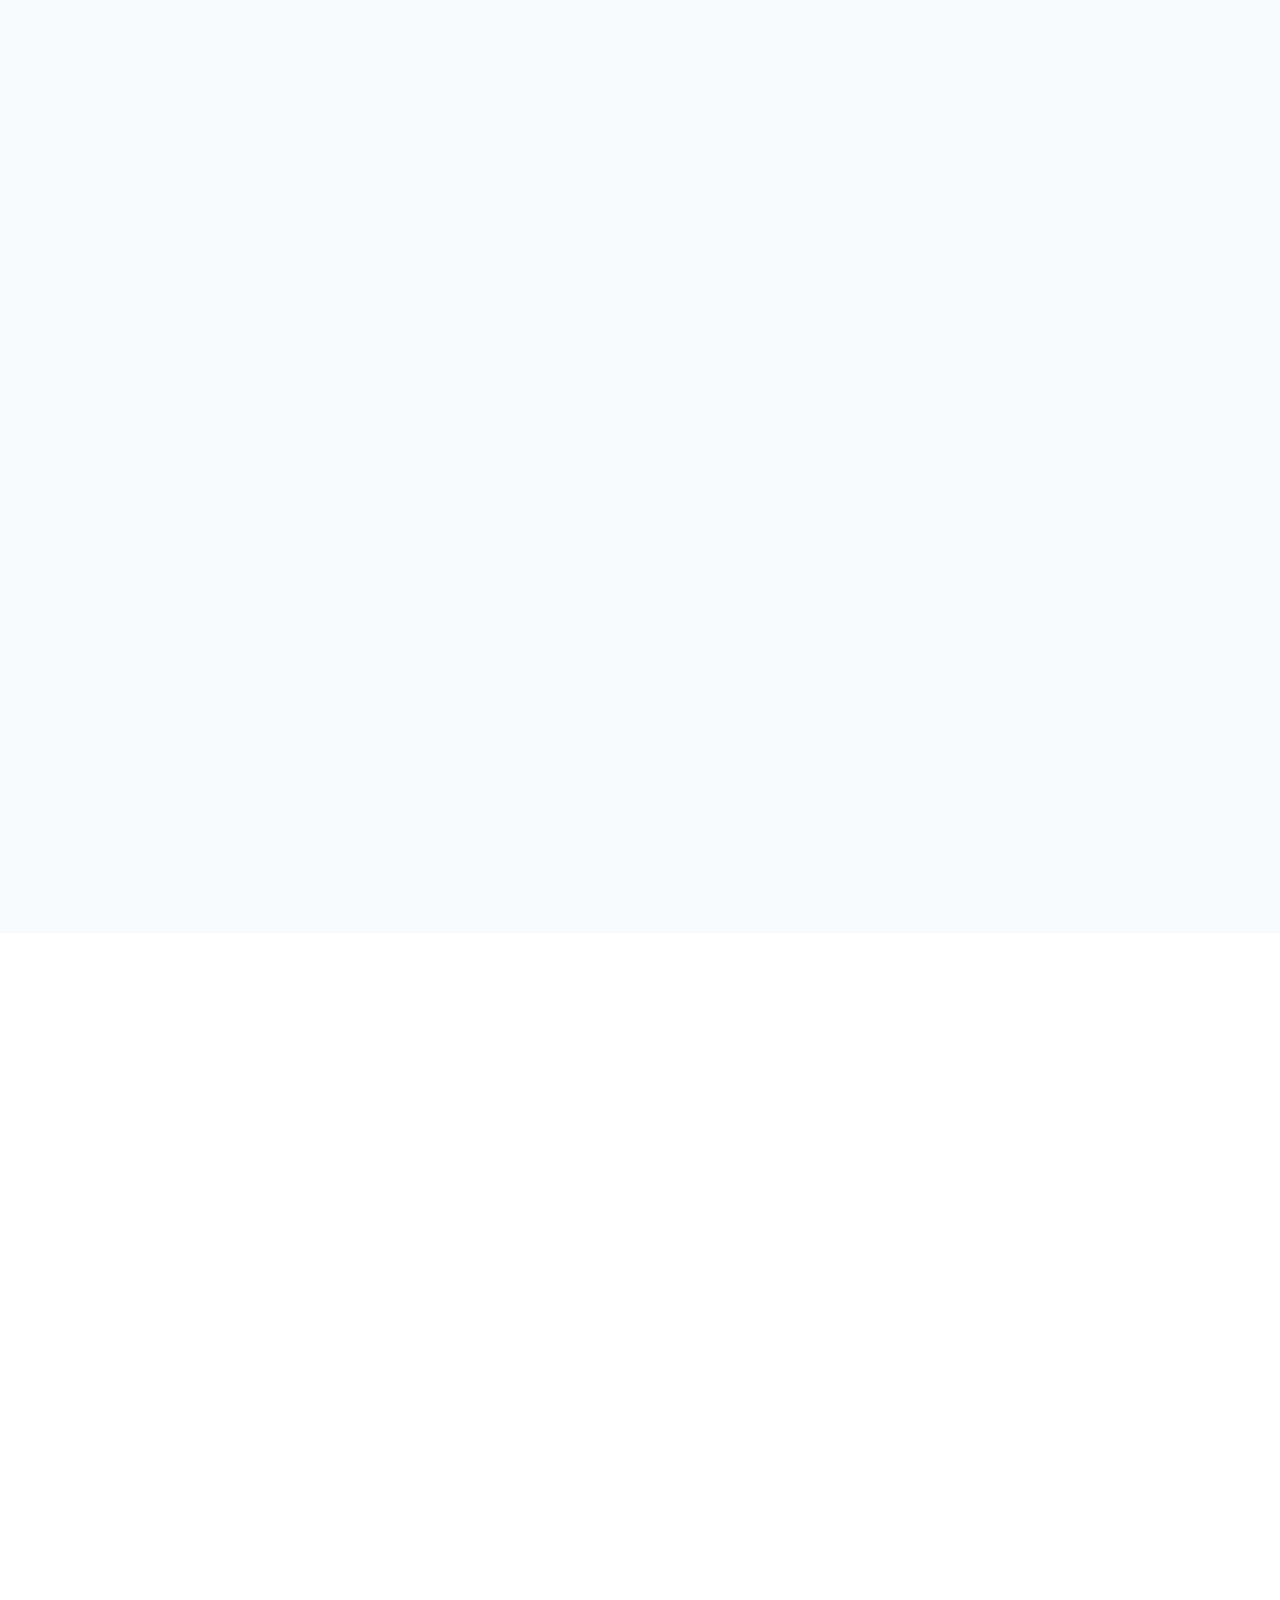
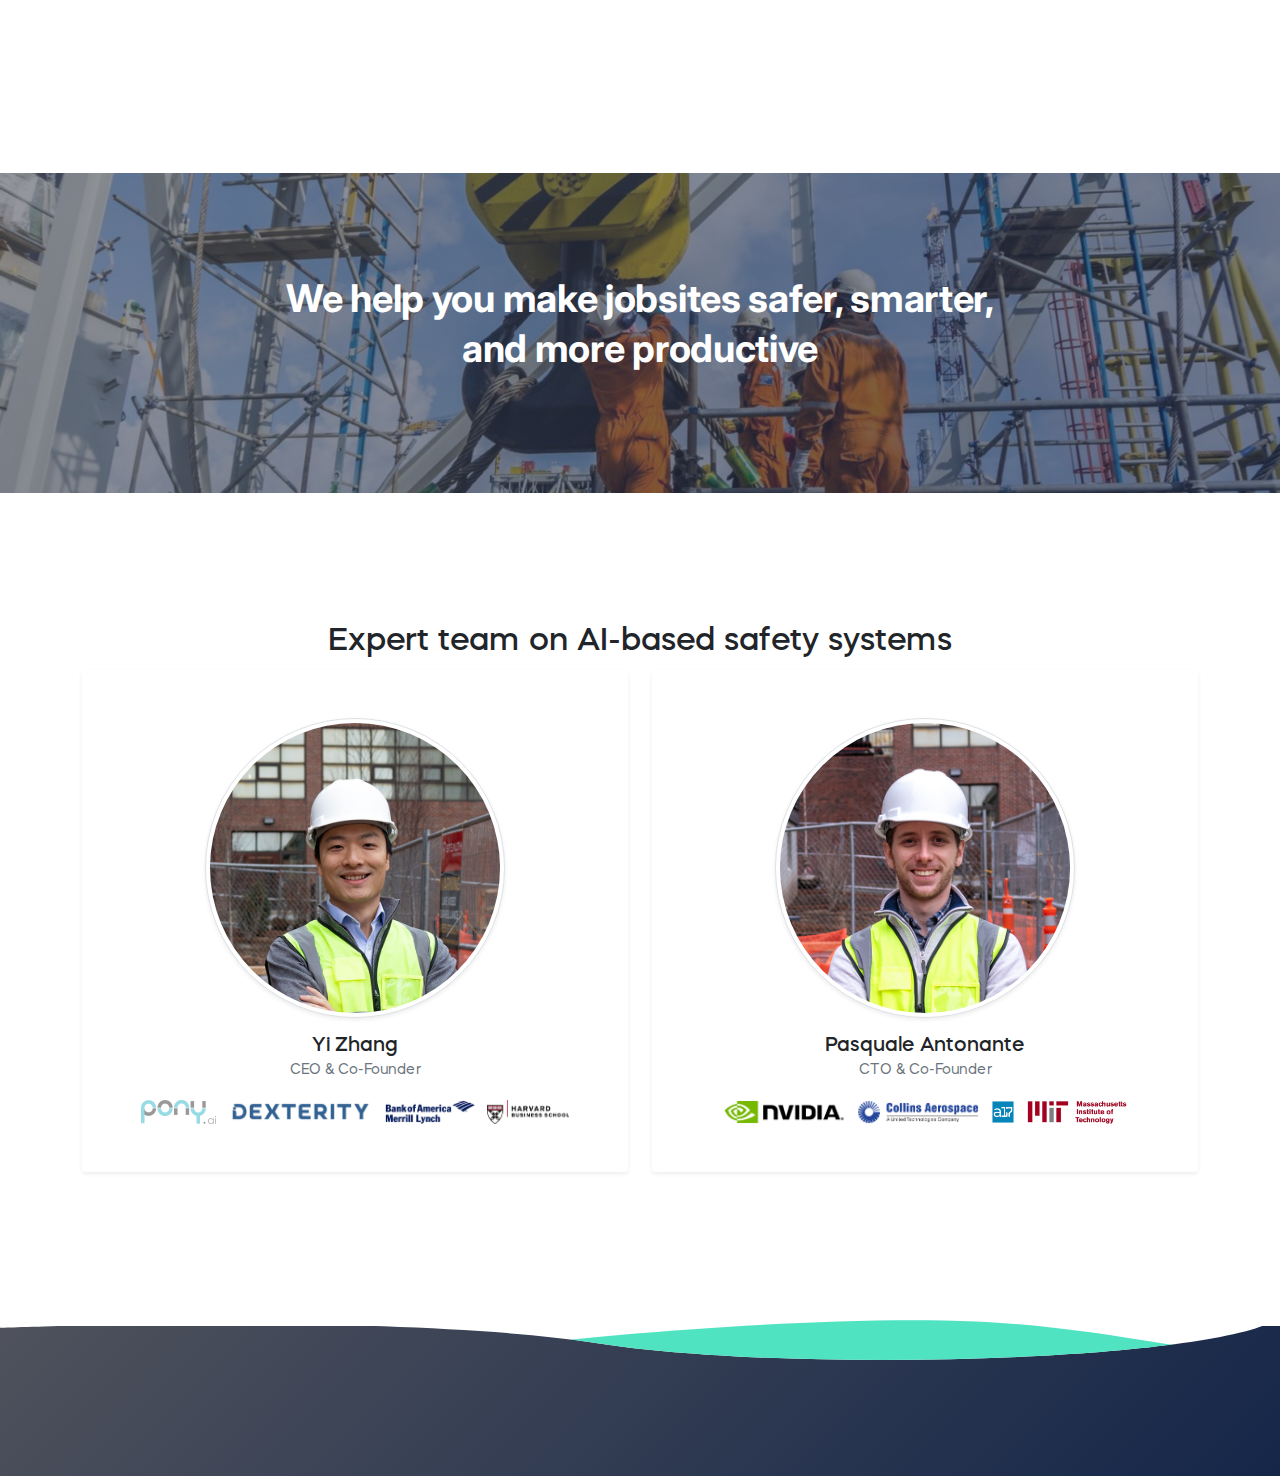
==== commit 8ce88473: "text edits" ====
--- a/index.html
+++ b/index.html
@@ -73,9 +73,9 @@
               <div class="circle-dot-1">
                 <i class="fas fa-circle"></i>
               </div>
-              <h4>Uncover safety Insights like never before</h4>
+              <h4>Save Lives</h4>
               <p>
-                Our software continuously monitors your jobsites, increasing safety and enabling predictive analytics.
+                Detect safety hazards and receive real-time alerts so that accidents can be prevented before they happen
               </p>
             </div>
           </div>
@@ -84,8 +84,10 @@
               <div class="circle-dot-2">
                 <i class="fas fa-circle"></i>
               </div>
-              <h4>Easy-to-use UI with automatically generated reports</h4>
-              <p>Cloud-based application to visualize performance and live camera feeds, everywhere you are.</p>
+              <h4>Save Costs</h4>
+              <p>
+                Lower direct and indirect costs associated with safety incidents and improve your project margin
+              </p>
             </div>
           </div>
           <div class="col-lg-4 col-md-6 col-sm-9">
@@ -93,14 +95,45 @@
               <div class="circle-dot-3">
                 <i class="fas fa-circle"></i>
               </div>
-              <h4>Continuous learning to identify new types of safety hazards</h4>
-              <p>SafeGenie improves as you use it, learning new safety hazards.</p>
+              <h4>Save Effort</h4>
+              <p>
+                Manage safety with ease through auto-generated hazard reports and predictive risk analytics
+              </p>
             </div>
           </div>
         </div>
       </div>
     </div>
     <!--Content Area 1-->
+    <div class="content-area-l-17-1">
+      <div class="container">
+        <div class="row align-items-center justify-content-center">
+          <div class="col-xl-10 col-lg-12">
+            <div class="row align-items-center justify-content-center">
+              <div class="offset-xxl-1 col-xxl-5 col-xl-6 col-lg-6 col-md-8" data-aos="fade-right"
+                data-aos-duration="800" data-aos-once="true">
+                <div class="content section-heading-11">
+                  <h2>Protect workers from hazards in real time</h2>
+                  <p>
+                    SafeGenie automatically detects safety hazards and sends real-time alerts to prevent incidents from happening</p>
+                </div>
+              </div>
+              <div class="col-lg-6 col-md-8" data-aos="fade-left" data-aos-duration="800" data-aos-once="true">
+                <div class="content-img position-relative">
+                  <!-- <div class="image-1">
+                    <img src="image/ui/ui-2.png" alt="">
+                  </div> -->
+                  <div class="image-2">
+                    <img src="image/ui/ui-3.png" alt="">
+                  </div>
+                </div>
+              </div>
+            </div>
+          </div>
+        </div>
+      </div>
+    </div>
+    <!--Content Area 2-->
     <div class="content-area-l-17-1">
       <div class="container">
         <div class="row align-items-center justify-content-center">
@@ -109,22 +142,19 @@
               <div class="col-lg-6 col-md-8" data-aos="fade-right" data-aos-duration="800" data-aos-once="true">
                 <div class="content-img position-relative">
                   <div class="image-1">
-                    <img src="image/ui/ui-3.png" alt="">
-                  </div>
-                  <div class="image-2">
                     <img src="image/ui/ui-1.png" alt="">
                   </div>
+                  <!-- <div class="image-2">
+                    <img src="image/ui/ui-1.png" alt="">
+                  </div> -->
                 </div>
               </div>
               <div class="offset-xxl-1 col-xxl-5 col-xl-6 col-lg-6 col-md-8" data-aos="fade-left"
                 data-aos-duration="800" data-aos-once="true">
                 <div class="content section-heading-11">
-                  <h2>Analyze and prevent safety hazard with SafeGenie.</h2>
+                  <h2>Uncover safety insights like never before</h2>
                   <p>
-                    SafeGenie is a cloud-based application that continuously monitors your jobsites, increasing safety
-                    and
-                    enabling predictive analytics. Our software is easy-to-use, with automatically generated reports and
-                    visualizations.
+                    In the backend, SafeGenie helps you understand and benchmark safety data and predict where risks can be in the future
                   </p>
                 </div>
               </div>
@@ -133,7 +163,7 @@
         </div>
       </div>
     </div>
-    <!--Content Area 2-->
+    <!--Content Area 3-->
     <div class="content-area-l-17-2">
       <div class="container">
         <div class="row align-items-center justify-content-center">
@@ -142,9 +172,8 @@
               <div class="col-xxl-5 col-xl-6 col-lg-6 col-md-8 order-lg-1 order-1" data-aos="fade-left"
                 data-aos-duration="800" data-aos-once="true">
                 <div class="content section-heading-11">
-                  <h2>Easily reposition cameras</h2>
-                  <p>Move the cameras to ensure high coverage and observation rates, just plug the camera in any lamp
-                    socket or use one of our adapter to clamp it to the structure.</p>
+                  <h2>Reposition detachable cameras with ease</h2>
+                  <p>To ensure high coverage as construction progresses, simply plug the cameras in any lamp socket or use our adaptors to attach to a convenient location</p>
                 </div>
               </div>
               <div class="offset-xxl-1 col-xxl-6 col-xl-6 col-lg-6 col-md-8 order-lg-1 order-0" data-aos="fade-right"
@@ -169,7 +198,7 @@
         <div class="row justify-content-center">
           <div class="col-xxl-7 col-xl-8 col-lg-9 col-md-12">
             <div class="video-content text-center">
-              <h2>We help you to be successful, avoiding unnecessary risks.</h2>
+              <h2>We help you make jobsites safer, smarter, and more productive</h2>
               <!-- <p></p> -->
             </div>
           </div>
@@ -180,13 +209,13 @@
     <div class="content-area-l-17-2">
       <div class="container">
         <div class="row  text-center">
-          <h2>Our Team</h2>
+          <h2>Expert team on AI-based safety systems</h2>
         </div>
         <div class="row text-center">
           <div class=" col-xl-6 col-sm-6 mb-4 ">
             <div class="bg-white rounded shadow-sm py-5 px-4"><img src="image/avatar/yi.jpg" alt="Yi Zhang" width="300"
                 class="img-fluid rounded-circle mb-3 img-thumbnail shadow-sm">
-              <h5 class="mb-0">Yi Zhang</h5><span class="small text-muted">CEO - Co/Founder</span>
+              <h5 class="mb-0">Yi Zhang</h5><span class="small text-muted">CEO & Co-Founder</span>
               <ul class="mb-0 list-inline mt-3 ">
                 <li class="list-inline-item affiliation">
                   <img src="image/logo/ponyai.png" alt="pony ai">
@@ -206,7 +235,7 @@
           <div class="col-xl-6 col-sm-6 mb-4 ">
             <div class="bg-white rounded shadow-sm py-5 px-4"><img src="image/avatar/pasquale.jpg"
                 alt="Pasquale Antonante" width="300" class="img-fluid rounded-circle mb-3 img-thumbnail shadow-sm">
-              <h5 class="mb-0">Pasquale Antonante</h5><span class="small text-muted">CTO - Co/Founder</span>
+              <h5 class="mb-0">Pasquale Antonante</h5><span class="small text-muted">CTO & Co-Founder</span>
               <ul class="mb-0 list-inline mt-3 ">
                 <li class="list-inline-item affiliation">
                   <img src="image/logo/nvidia.png" alt="nvidia">
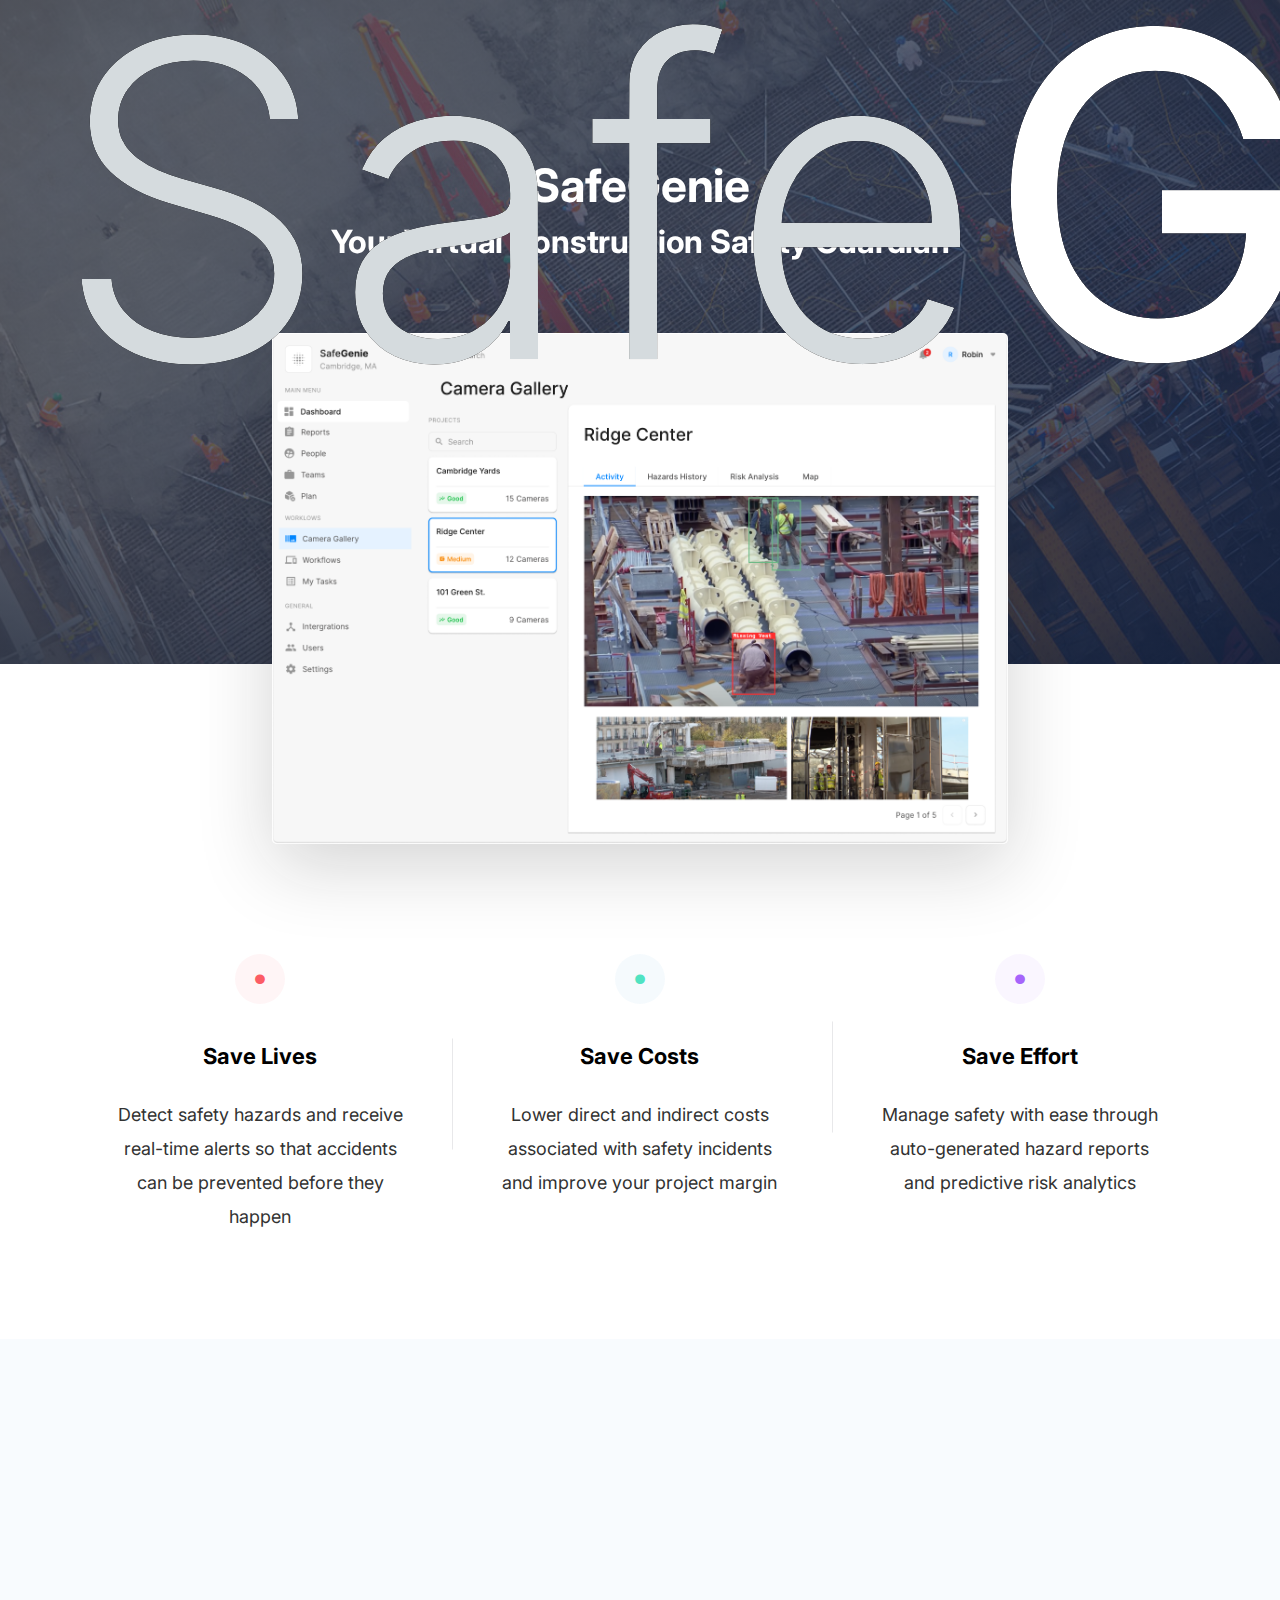
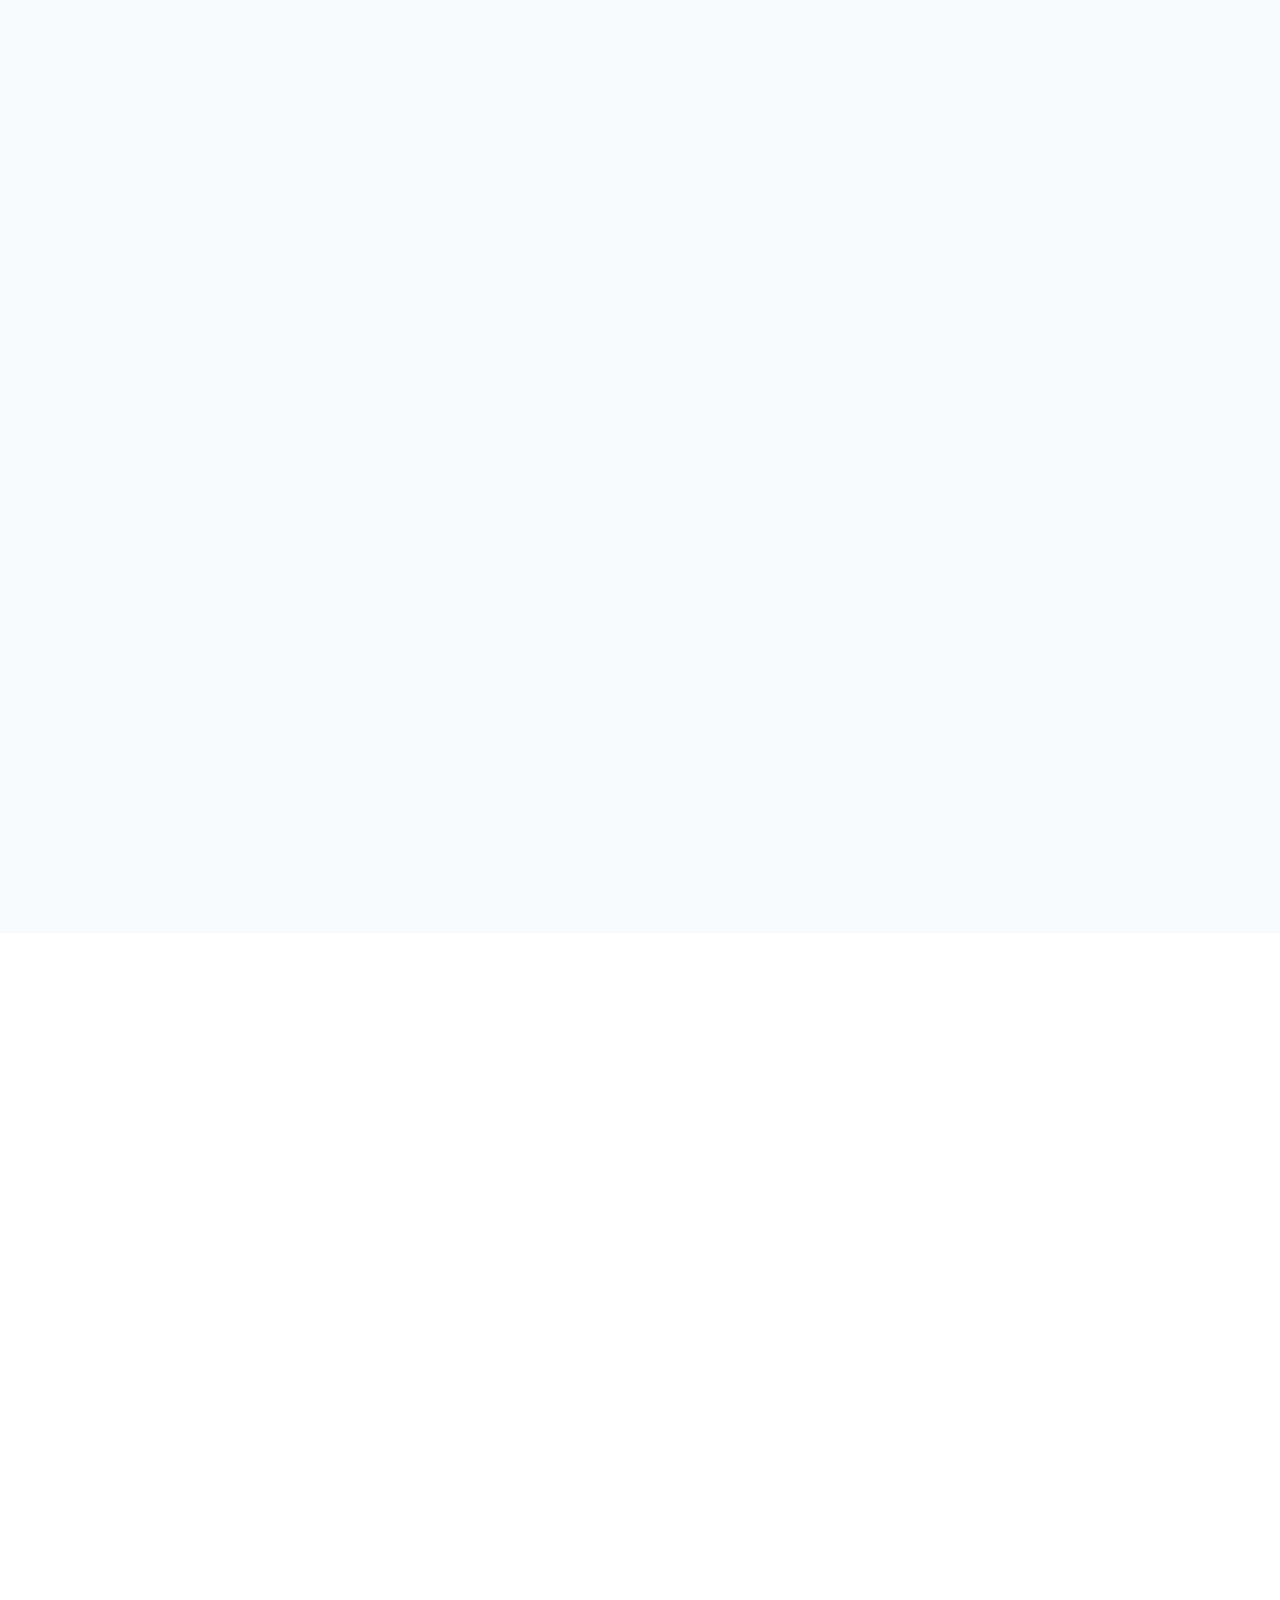
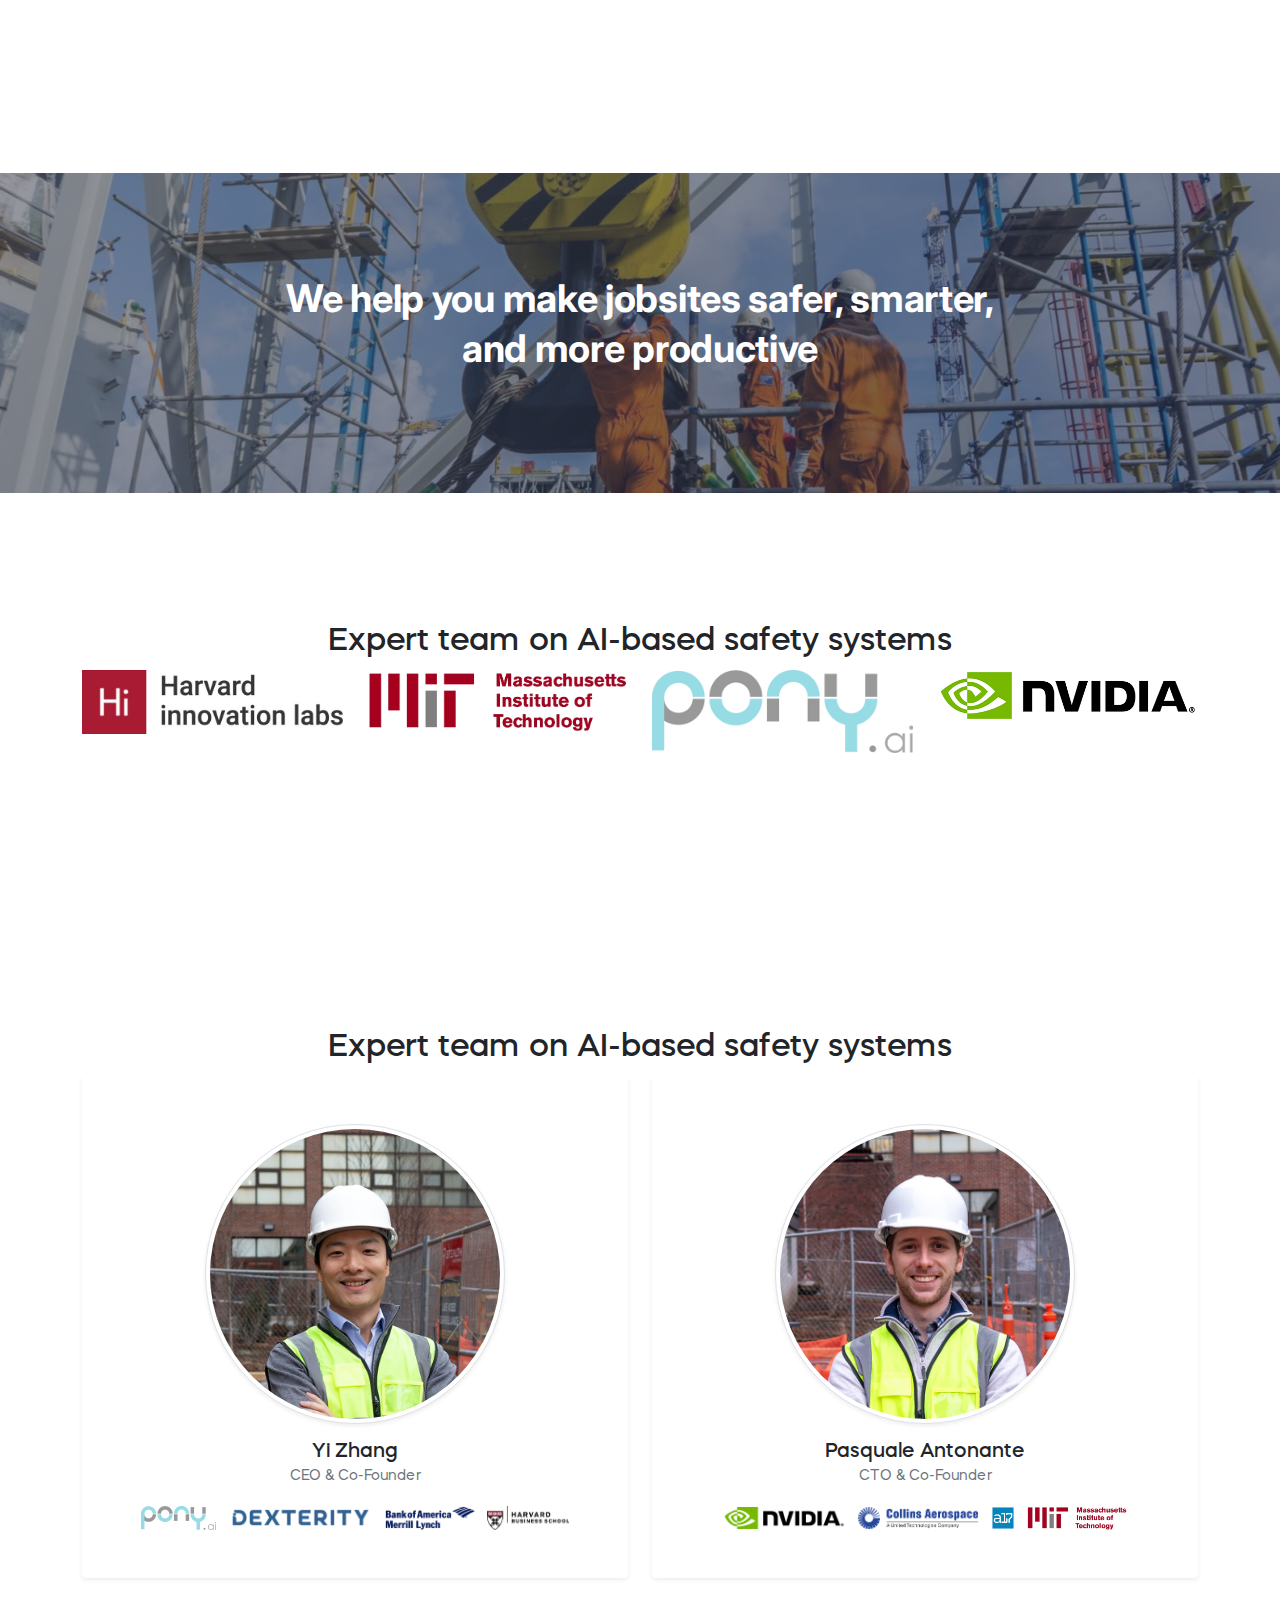
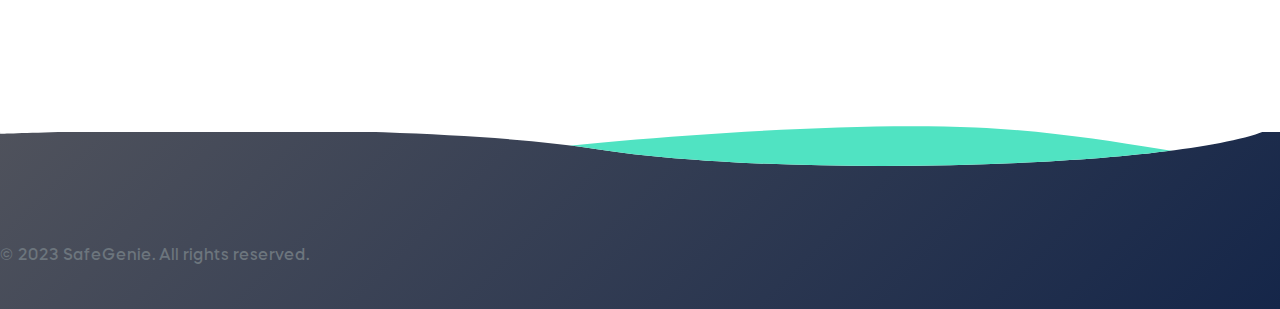
==== commit a0b0fdc7: "added google analytics + other ongoing edits" ====
--- a/index.html
+++ b/index.html
@@ -25,6 +25,16 @@
   <link rel="stylesheet" href="./css/main.css">
 </head>
 
+<!-- Google tag (gtag.js) -->
+<script async src="https://www.googletagmanager.com/gtag/js?id=G-4RT4QG0FV9"></script>
+<script>
+  window.dataLayer = window.dataLayer || [];
+  function gtag(){dataLayer.push(arguments);}
+  gtag('js', new Date());
+
+  gtag('config', 'G-4RT4QG0FV9');
+</script>
+
 <body data-theme-mode-panel-active data-theme="light" style="font-family: 'Mazzard H';">
   <div class="site-wrapper overflow-hidden position-relative">
     <!--Site Header Area -->
@@ -36,9 +46,9 @@
           <div class="brand-logo">
             <a href="#">
               <!-- light version logo (logo must be black)-->
-              <img src="image/logo/logo-dark.png" alt="" class="light-version-logo">
+              <img src="image/logo/logo-dark-lg.png" alt="" class="light-version-logo">
               <!-- Dark version logo (logo must be White)-->
-              <img src="image/logo/logo-white.png" alt="" class="dark-version-logo">
+              <img src="image/logo/logo-white-lg.png" alt="" class="dark-version-logo">
             </a>
           </div>
         </nav>
@@ -205,6 +215,37 @@
         </div>
       </div>
     </div>
+    <!--Team Simple Area-->
+    <div class="content-area-l-17-2">
+      <div class="container">
+        <div class="row  text-center">
+          <h2>Expert team on AI-based safety systems</h2>
+        </div>
+        <div class="row text-center">
+          <div class=" col-md-3 col-sm-3 mb-3 ">
+            <div class="list-inline-item affiliation">
+              <img src="image/logo/ilab.jpg" class="img-fluid" alt="Harvard iLab">
+            </div>
+          </div> 
+          <div class=" col-md-3 col-sm-3 mb-3 ">
+            <div class="list-inline-item affiliation">
+              <img src="image/logo/mit_logo.png" class="img-fluid" alt="MIT">
+            </div>
+          </div>
+          <div class=" col-md-3 col-sm-3 mb-3 ">
+            <div class="list-inline-item affiliation">
+              <img src="image/logo/ponyai.png" class="img-fluid" alt="ponyai">
+            </div>
+          </div>
+          <div class=" col-md-3 col-sm-3 mb-3 ">
+            <div class="list-inline-item affiliation">
+              <img src="image/logo/nvidia.png" class="img-fluid" alt="nvidia">
+            </div>
+          </div>
+          </div>
+        </div>
+      </div>
+    </div>   
     <!--Team Area-->
     <div class="content-area-l-17-2">
       <div class="container">
@@ -260,6 +301,7 @@
       <div class="footer-shape">
         <img src="image/l8/footer-shape.svg" alt="">
       </div>
+      <h6 class="text-muted align-items-center">© 2023 SafeGenie. All rights reserved.</h6>
     </footer>
   </div>
   <!-- Vendor Scripts -->
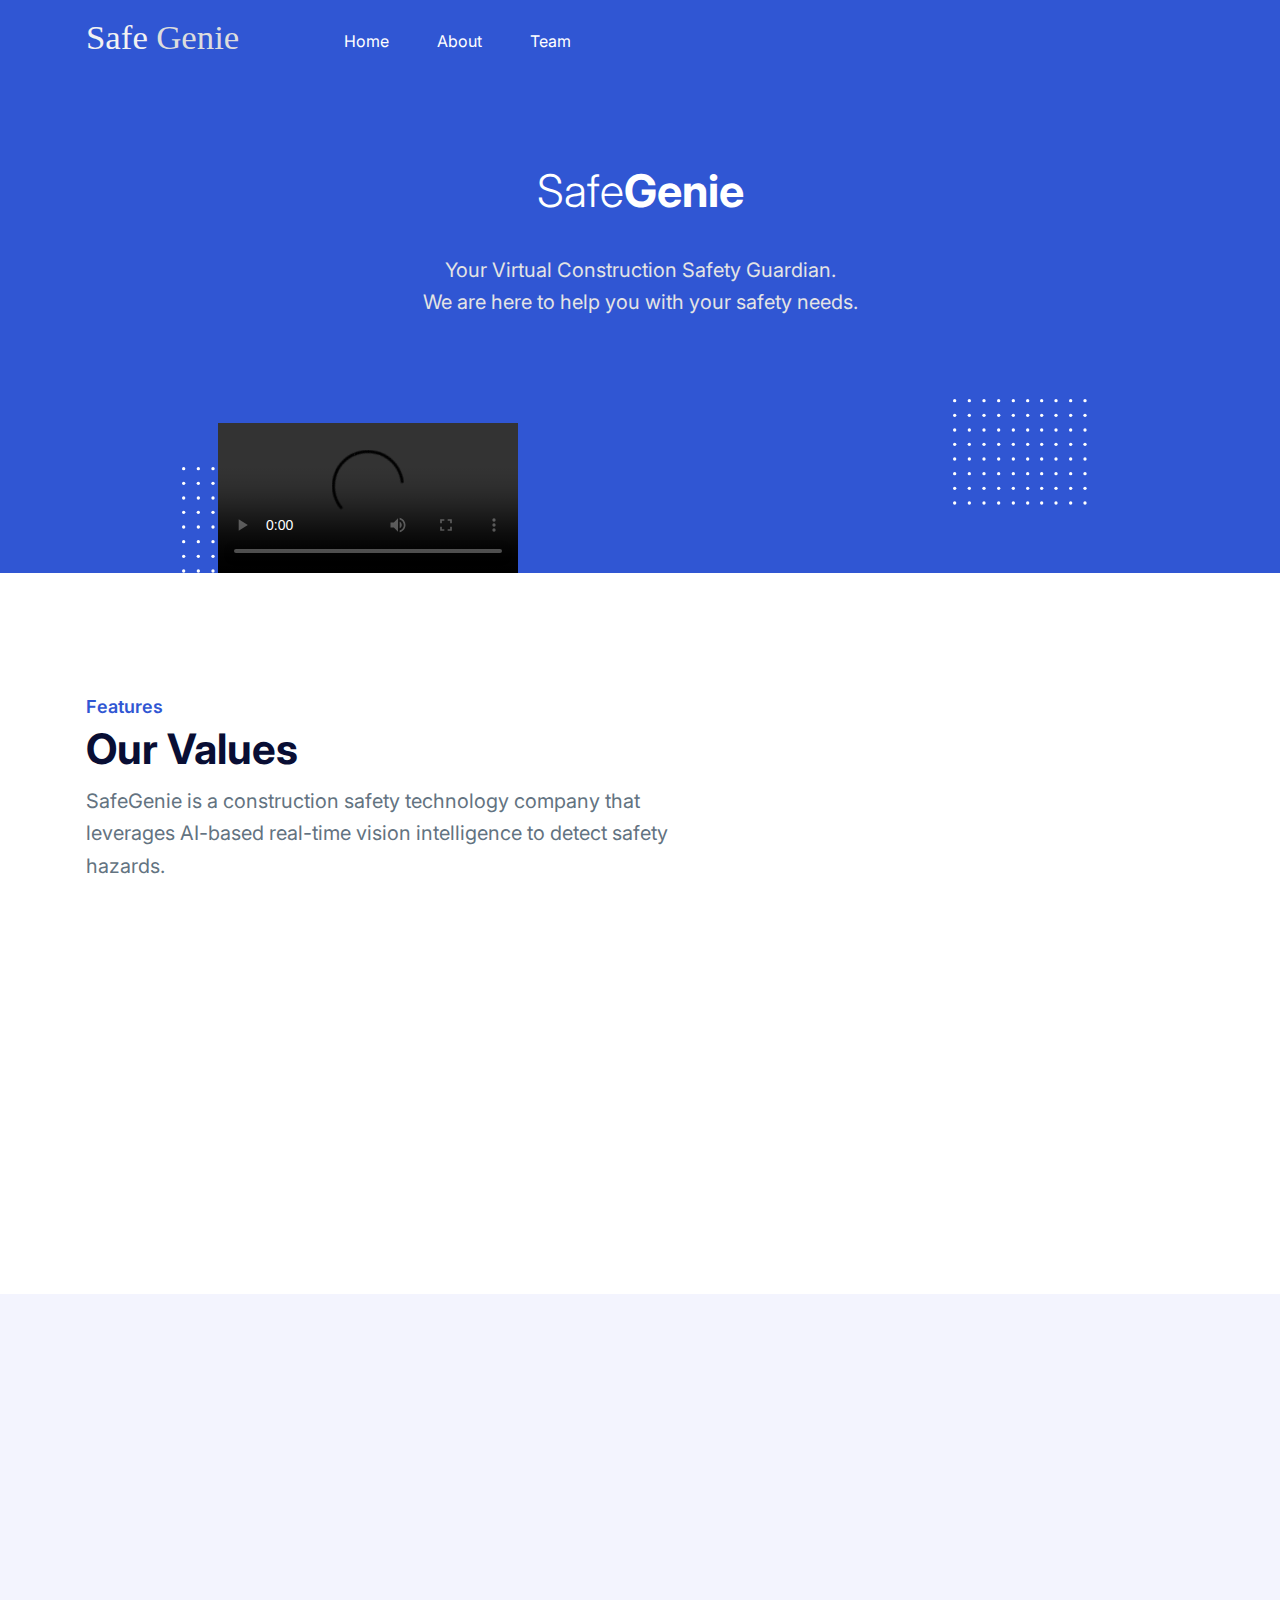
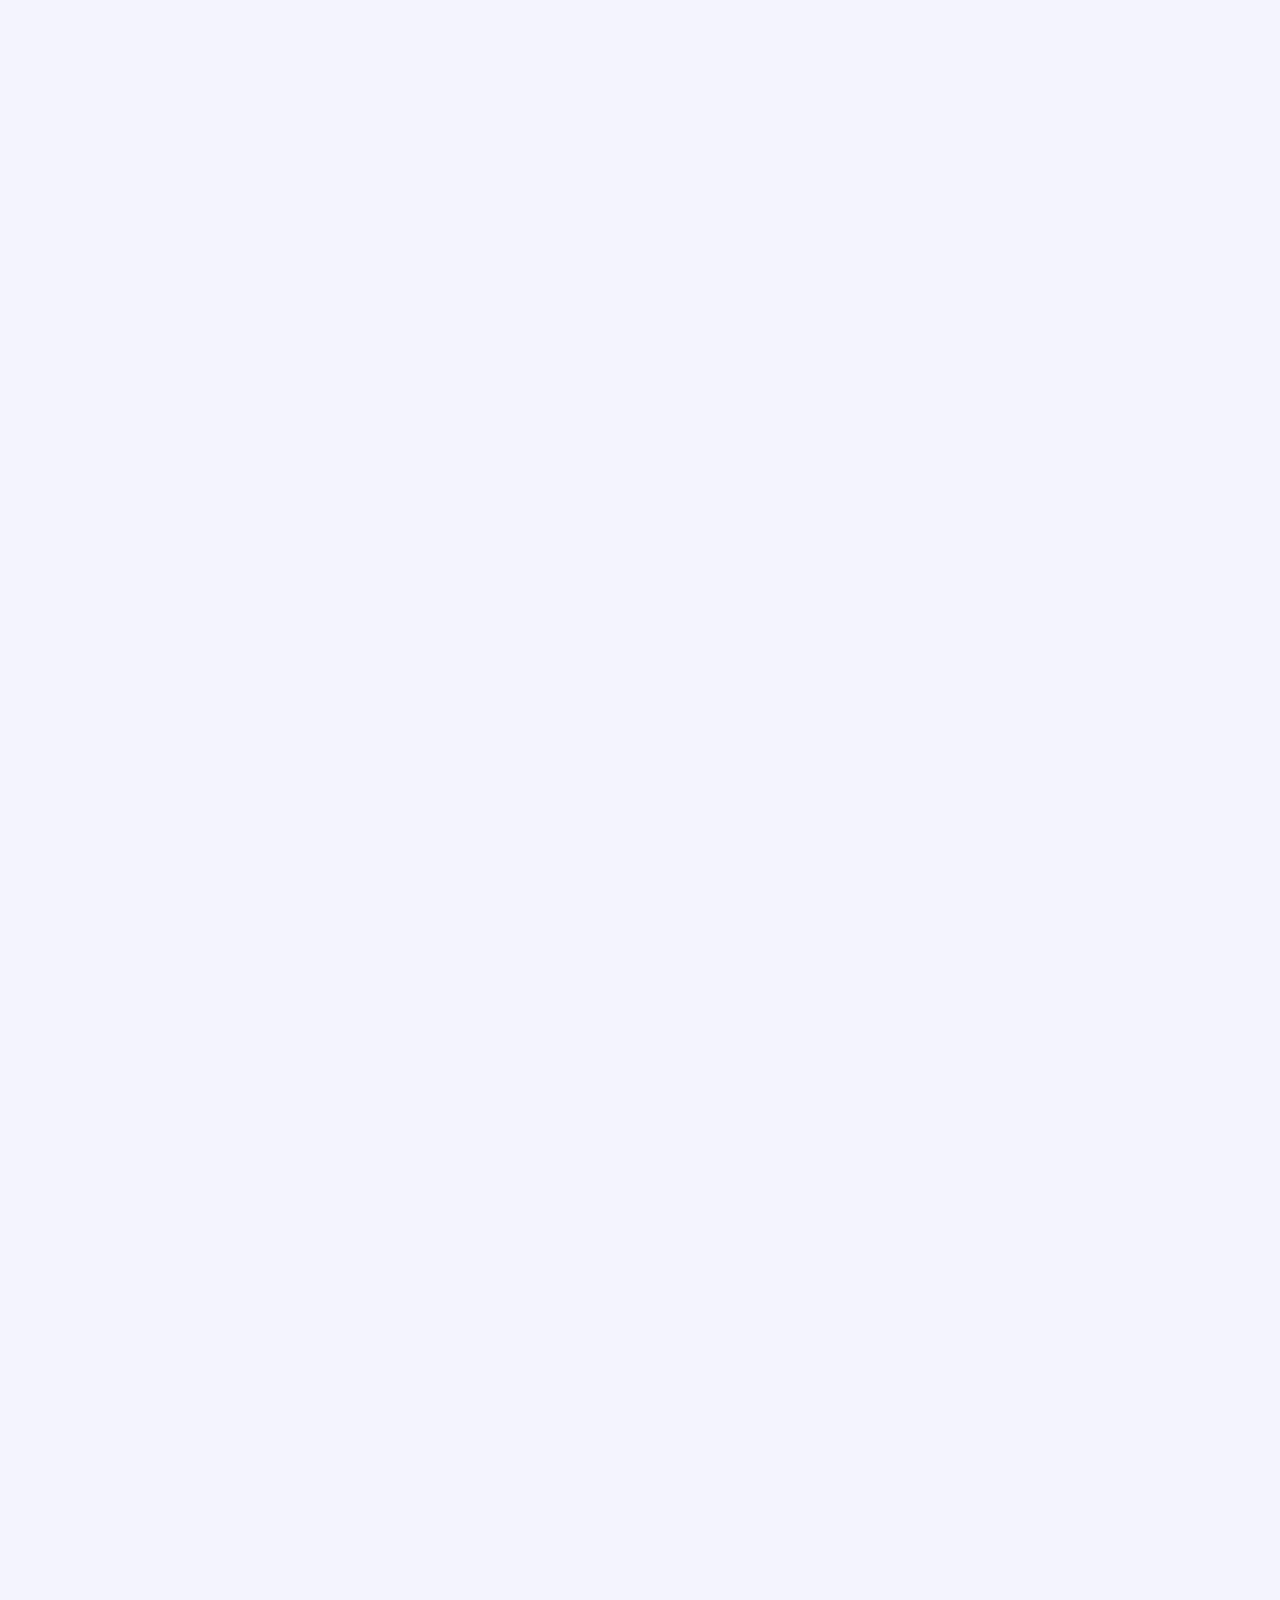
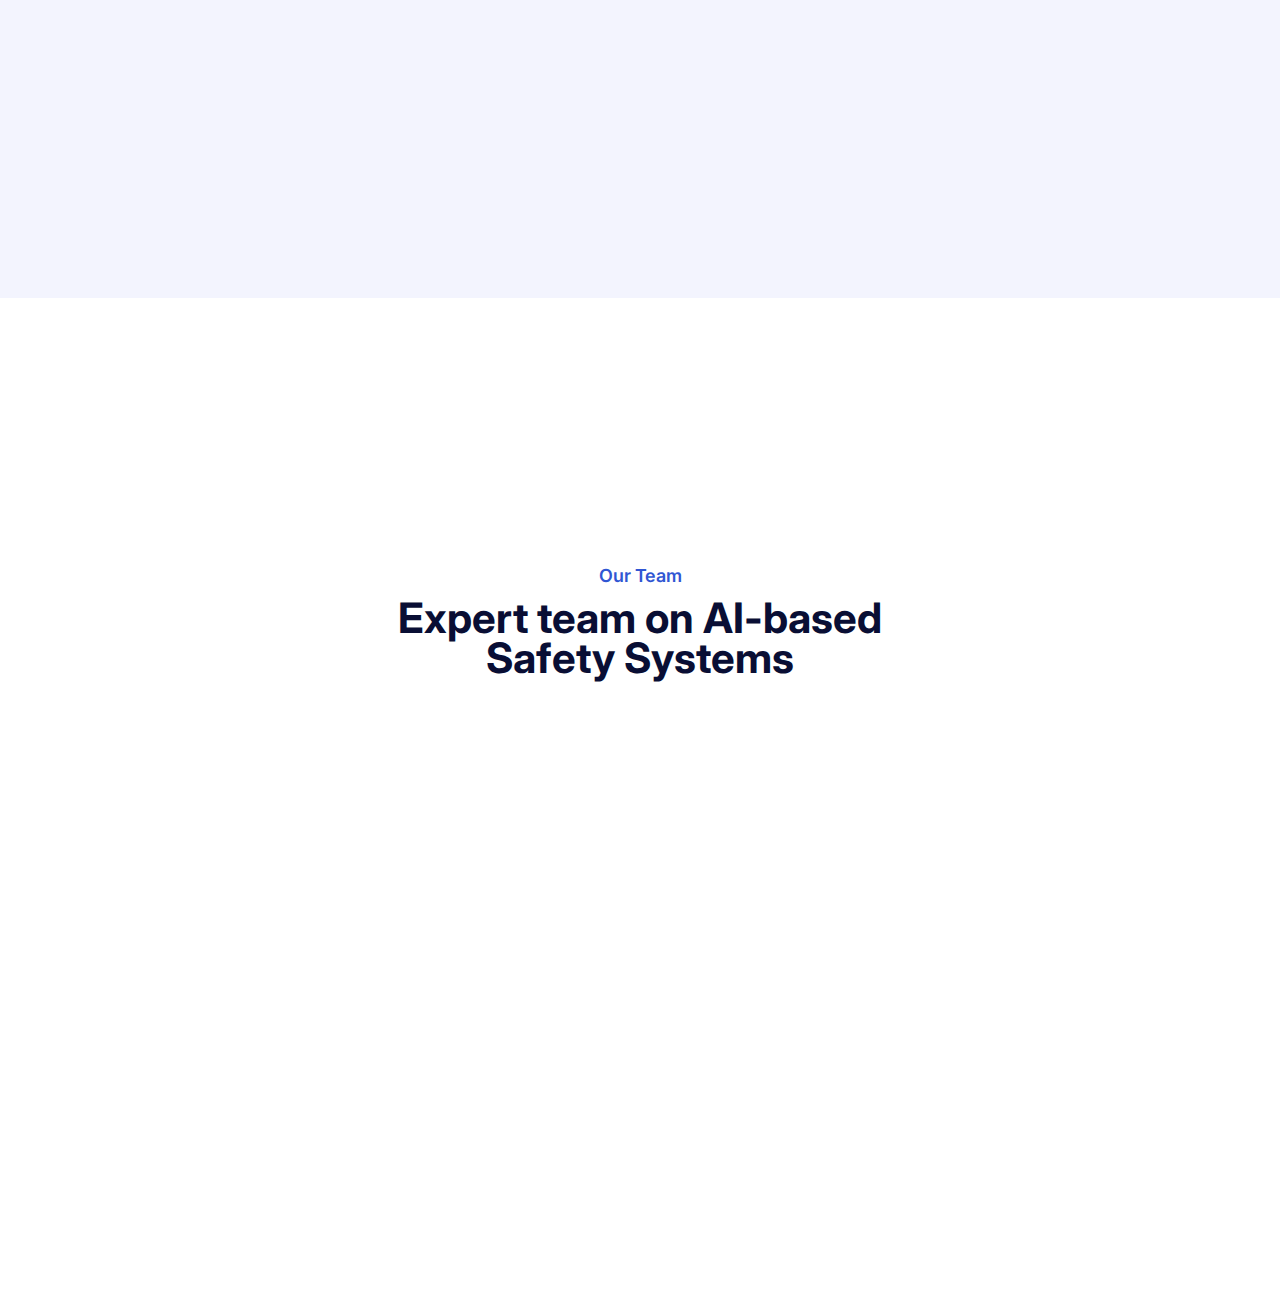
==== commit 066b5de9: "Switch to new template" ====
--- a/index.html
+++ b/index.html
@@ -1,317 +1,535 @@
-<!DOCTYPE html>
-<html lang="en">
-
-<head>
-  <meta charset="UTF-8">
-  <meta name="viewport" content="width=device-width, initial-scale=1.0">
-  <meta http-equiv="X-UA-Compatible" content="ie=edge">
-  <title>SafeGenie</title>
-  <link rel="shortcut icon" href="image/favicon.png" type="image/x-icon">
-  <link rel="stylesheet" href="./css/bootstrap.css">
-  <link rel="stylesheet" href="./fonts/icon-font/css/style.css">
-  <link rel="stylesheet" href="./fonts/typography-font/typo.css">
-  <link rel="stylesheet" href="./fonts/fontawesome-5/css/all.css">
-  <link href="https://fonts.googleapis.com/css2?family=Karla:wght@300;400;500;600;700;800&display=swap"
-    rel="stylesheet">
-  <link href="https://fonts.googleapis.com/css2?family=Gothic+A1:wght@400;500;700;900&display=swap" rel="stylesheet">
-  <link href="https://fonts.googleapis.com/css2?family=Work+Sans:wght@400;500;600;700;800;900&display=swap"
-    rel="stylesheet">
-  <link href="https://fonts.googleapis.com/css2?family=Rubik:wght@400;500;600;700;800;900&display=swap"
-    rel="stylesheet">
-  <link href="https://fonts.googleapis.com/css2?family=Inter:wght@400;600;700;800;900&display=swap" rel="stylesheet">
-  <link href="https://fonts.googleapis.com/css2?family=Nunito:wght@400;600;700;800;900&display=swap" rel="stylesheet">
-  <link rel="stylesheet" href="./plugins/aos/aos.min.css">
-  <link rel="stylesheet" href="./plugins/fancybox/jquery.fancybox.min.css">
-  <link rel="stylesheet" href="./css/main.css">
-</head>
-
-<!-- Google tag (gtag.js) -->
-<script async src="https://www.googletagmanager.com/gtag/js?id=G-4RT4QG0FV9"></script>
-<script>
-  window.dataLayer = window.dataLayer || [];
-  function gtag(){dataLayer.push(arguments);}
-  gtag('js', new Date());
-
-  gtag('config', 'G-4RT4QG0FV9');
-</script>
-
-<body data-theme-mode-panel-active data-theme="light" style="font-family: 'Mazzard H';">
-  <div class="site-wrapper overflow-hidden position-relative">
-    <!--Site Header Area -->
-    <header
-      class="site-header site-header--menu-center dark-mode-texts landing-17-menu  site-header--absolute site-header--sticky">
-      <div class="container">
-        <nav class="navbar site-navbar">
-          <!-- Brand Logo-->
-          <div class="brand-logo">
-            <a href="#">
-              <!-- light version logo (logo must be black)-->
-              <img src="image/logo/logo-dark-lg.png" alt="" class="light-version-logo">
-              <!-- Dark version logo (logo must be White)-->
-              <img src="image/logo/logo-white-lg.png" alt="" class="dark-version-logo">
-            </a>
-          </div>
-        </nav>
-      </div>
-    </header>
-    <!-- navbar- -->
-    <!-- Hero Area -->
-    <div class="hero-area-l-17 position-relative">
-      <div class="container">
-        <div class="row position-relative justify-content-center">
-          <div class="col-xxl-6 col-xl-7 col-lg-8 col-md-11 order-lg-1 order-1" data-aos="fade-right"
-            data-aos-duration="800" data-aos-once="true">
-            <div class="content text-center">
-              <h1>SafeGenie</h1>
-              <h2>Your Virtual Construction Safety Guardian </h2>
-            </div>
-          </div>
-          <div class="col-xl-8 col-lg-9 order-lg-1 order-0">
-            <div class="hero-area-image">
-              <img src="image/ui/ui-2.png" alt="" class="w-100">
-            </div>
-          </div>
-        </div>
-      </div>
-    </div>
-    <!--Feature Area -->
-    <div class="feature-area-l-17 position-relative">
-      <div class="container">
-        <div class="row feature-area-l-17-items justify-content-center text-center">
-          <div class="col-lg-4 col-md-6 col-sm-9">
-            <div class="single-features single-border position-relative">
-              <div class="circle-dot-1">
-                <i class="fas fa-circle"></i>
-              </div>
-              <h4>Save Lives</h4>
-              <p>
-                Detect safety hazards and receive real-time alerts so that accidents can be prevented before they happen
-              </p>
-            </div>
-          </div>
-          <div class="col-lg-4 col-md-6 col-sm-9">
-            <div class="single-features single-border position-relative">
-              <div class="circle-dot-2">
-                <i class="fas fa-circle"></i>
-              </div>
-              <h4>Save Costs</h4>
-              <p>
-                Lower direct and indirect costs associated with safety incidents and improve your project margin
-              </p>
-            </div>
-          </div>
-          <div class="col-lg-4 col-md-6 col-sm-9">
-            <div class="single-features">
-              <div class="circle-dot-3">
-                <i class="fas fa-circle"></i>
-              </div>
-              <h4>Save Effort</h4>
-              <p>
-                Manage safety with ease through auto-generated hazard reports and predictive risk analytics
-              </p>
-            </div>
-          </div>
-        </div>
-      </div>
-    </div>
-    <!--Content Area 1-->
-    <div class="content-area-l-17-1">
-      <div class="container">
-        <div class="row align-items-center justify-content-center">
-          <div class="col-xl-10 col-lg-12">
-            <div class="row align-items-center justify-content-center">
-              <div class="offset-xxl-1 col-xxl-5 col-xl-6 col-lg-6 col-md-8" data-aos="fade-right"
-                data-aos-duration="800" data-aos-once="true">
-                <div class="content section-heading-11">
-                  <h2>Protect workers from hazards in real time</h2>
-                  <p>
-                    SafeGenie automatically detects safety hazards and sends real-time alerts to prevent incidents from happening</p>
-                </div>
-              </div>
-              <div class="col-lg-6 col-md-8" data-aos="fade-left" data-aos-duration="800" data-aos-once="true">
-                <div class="content-img position-relative">
-                  <!-- <div class="image-1">
-                    <img src="image/ui/ui-2.png" alt="">
-                  </div> -->
-                  <div class="image-2">
-                    <img src="image/ui/ui-3.png" alt="">
-                  </div>
-                </div>
-              </div>
-            </div>
-          </div>
-        </div>
-      </div>
-    </div>
-    <!--Content Area 2-->
-    <div class="content-area-l-17-1">
-      <div class="container">
-        <div class="row align-items-center justify-content-center">
-          <div class="col-xl-10 col-lg-12">
-            <div class="row align-items-center justify-content-center">
-              <div class="col-lg-6 col-md-8" data-aos="fade-right" data-aos-duration="800" data-aos-once="true">
-                <div class="content-img position-relative">
-                  <div class="image-1">
-                    <img src="image/ui/ui-1.png" alt="">
-                  </div>
-                  <!-- <div class="image-2">
-                    <img src="image/ui/ui-1.png" alt="">
-                  </div> -->
-                </div>
-              </div>
-              <div class="offset-xxl-1 col-xxl-5 col-xl-6 col-lg-6 col-md-8" data-aos="fade-left"
-                data-aos-duration="800" data-aos-once="true">
-                <div class="content section-heading-11">
-                  <h2>Uncover safety insights like never before</h2>
-                  <p>
-                    In the backend, SafeGenie helps you understand and benchmark safety data and predict where risks can be in the future
-                  </p>
-                </div>
-              </div>
-            </div>
-          </div>
-        </div>
-      </div>
-    </div>
-    <!--Content Area 3-->
-    <div class="content-area-l-17-2">
-      <div class="container">
-        <div class="row align-items-center justify-content-center">
-          <div class="col-xl-10 col-lg-12">
-            <div class="row align-items-center justify-content-center">
-              <div class="col-xxl-5 col-xl-6 col-lg-6 col-md-8 order-lg-1 order-1" data-aos="fade-left"
-                data-aos-duration="800" data-aos-once="true">
-                <div class="content section-heading-11">
-                  <h2>Reposition detachable cameras with ease</h2>
-                  <p>To ensure high coverage as construction progresses, simply plug the cameras in any lamp socket or use our adaptors to attach to a convenient location</p>
-                </div>
-              </div>
-              <div class="offset-xxl-1 col-xxl-6 col-xl-6 col-lg-6 col-md-8 order-lg-1 order-0" data-aos="fade-right"
-                data-aos-duration="800" data-aos-once="true">
-                <div class="content-img position-relative noborder">
-                  <div class="image-1">
-                    <img src="image/camera/cam-simple.png" alt="">
-                  </div>
-                  <!-- <div class="image-2">
-                    <img src="image/camera/cam-mount.png" alt="">
-                  </div> -->
-                </div>
-              </div>
-            </div>
-          </div>
-        </div>
-      </div>
-    </div>
-    <!--Video Area-->
-    <div class="video-area-l-17">
-      <div class="container">
-        <div class="row justify-content-center">
-          <div class="col-xxl-7 col-xl-8 col-lg-9 col-md-12">
-            <div class="video-content text-center">
-              <h2>We help you make jobsites safer, smarter, and more productive</h2>
-              <!-- <p></p> -->
-            </div>
-          </div>
-        </div>
-      </div>
-    </div>
-    <!--Team Simple Area-->
-    <div class="content-area-l-17-2">
-      <div class="container">
-        <div class="row  text-center">
-          <h2>Expert team on AI-based safety systems</h2>
-        </div>
-        <div class="row text-center">
-          <div class=" col-md-3 col-sm-3 mb-3 ">
-            <div class="list-inline-item affiliation">
-              <img src="image/logo/ilab.jpg" class="img-fluid" alt="Harvard iLab">
-            </div>
-          </div> 
-          <div class=" col-md-3 col-sm-3 mb-3 ">
-            <div class="list-inline-item affiliation">
-              <img src="image/logo/mit_logo.png" class="img-fluid" alt="MIT">
-            </div>
-          </div>
-          <div class=" col-md-3 col-sm-3 mb-3 ">
-            <div class="list-inline-item affiliation">
-              <img src="image/logo/ponyai.png" class="img-fluid" alt="ponyai">
-            </div>
-          </div>
-          <div class=" col-md-3 col-sm-3 mb-3 ">
-            <div class="list-inline-item affiliation">
-              <img src="image/logo/nvidia.png" class="img-fluid" alt="nvidia">
-            </div>
-          </div>
-          </div>
-        </div>
-      </div>
-    </div>   
-    <!--Team Area-->
-    <div class="content-area-l-17-2">
-      <div class="container">
-        <div class="row  text-center">
-          <h2>Expert team on AI-based safety systems</h2>
-        </div>
-        <div class="row text-center">
-          <div class=" col-xl-6 col-sm-6 mb-4 ">
-            <div class="bg-white rounded shadow-sm py-5 px-4"><img src="image/avatar/yi.jpg" alt="Yi Zhang" width="300"
-                class="img-fluid rounded-circle mb-3 img-thumbnail shadow-sm">
-              <h5 class="mb-0">Yi Zhang</h5><span class="small text-muted">CEO & Co-Founder</span>
-              <ul class="mb-0 list-inline mt-3 ">
-                <li class="list-inline-item affiliation">
-                  <img src="image/logo/ponyai.png" alt="pony ai">
-                </li>
-                <li class="list-inline-item affiliation">
-                  <img src="image/logo/Dexterity.png" alt="Dexterity">
-                </li>
-                <li class="list-inline-item affiliation">
-                  <img src="image/logo/baml.png" alt="bank of america merrill lynch">
-                </li>
-                <li class="list-inline-item affiliation">
-                  <img src="image/logo/hbs.png" alt="Harvard Business School">
-                </li>
-              </ul>
-            </div>
-          </div>
-          <div class="col-xl-6 col-sm-6 mb-4 ">
-            <div class="bg-white rounded shadow-sm py-5 px-4"><img src="image/avatar/pasquale.jpg"
-                alt="Pasquale Antonante" width="300" class="img-fluid rounded-circle mb-3 img-thumbnail shadow-sm">
-              <h5 class="mb-0">Pasquale Antonante</h5><span class="small text-muted">CTO & Co-Founder</span>
-              <ul class="mb-0 list-inline mt-3 ">
-                <li class="list-inline-item affiliation">
-                  <img src="image/logo/nvidia.png" alt="nvidia">
-                </li>
-                <li class="list-inline-item affiliation">
-                  <img src="image/logo/CollinsAerospace.png" alt="Collins Aerospace">
-                </li>
-                <li class="list-inline-item affiliation">
-                  <img src="image/logo/a17.png" alt="area 17">
-                </li>
-                <li class="list-inline-item affiliation">
-                  <img src="image/logo/mit_logo.png" alt="MIT">
-                </li>
-              </ul>
-            </div>
-          </div>
-        </div>
-      </div>
-    </div>
-    <!--Footer Area-->
-    <footer class="footer-area-l-17 position-relative">
-      <div class="footer-shape">
-        <img src="image/l8/footer-shape.svg" alt="">
-      </div>
-      <h6 class="text-muted align-items-center">© 2023 SafeGenie. All rights reserved.</h6>
-    </footer>
-  </div>
-  <!-- Vendor Scripts -->
-  <script src="js/vendor.min.js"></script>
-  <!-- Plugin's Scripts -->
-  <script src="./plugins/fancybox/jquery.fancybox.min.js"></script>
-  <script src="./plugins/aos/aos.min.js"></script>
-  <!-- <script src="./plugins/menu/menu.js"></script> -->
-  <!-- Activation Script -->
-  <script src="js/custom.js"></script>
-</body>
-
+<!DOCTYPE html>
+<html lang="en" class="scroll-smooth">
+
+<head>
+  <meta charset="UTF-8" />
+  <meta http-equiv="X-UA-Compatible" content="IE=edge" />
+  <meta name="viewport" content="width=device-width, initial-scale=1.0" />
+  <title>
+    SafeGenie | Your Virtual Construction Safety Guardian
+  </title>
+  <link rel="shortcut icon" href="assets/images/favicon.png" type="image/x-icon" />
+  <link rel="stylesheet" href="assets/css/animate.css" />
+  <link rel="stylesheet" href="assets/css/tailwind.css" />
+  <link rel="stylesheet" href="assets/css/macbook.css" />
+
+  <!-- Google tag (gtag.js) -->
+  <script async src="https://www.googletagmanager.com/gtag/js?id=G-4RT4QG0FV9"></script>
+  <script>
+    window.dataLayer = window.dataLayer || [];
+    function gtag(){dataLayer.push(arguments);}
+    gtag('js', new Date());
+    gtag('config', 'G-4RT4QG0FV9');
+  </script>
+
+  <!-- ==== WOW JS ==== -->
+  <script src="assets/js/wow.min.js"></script>
+  <script>
+    new WOW().init();
+  </script>
+</head>
+
+<body>
+  <!-- ====== Navbar Section Start -->
+  <div class="ud-header absolute top-0 left-0 z-40 flex w-full items-center bg-transparent">
+    <div class="container">
+      <div class="relative -mx-4 flex items-center justify-between">
+        <div class="w-60 max-w-full px-4">
+          <a href="index.html" class="navbar-logo block w-full py-5">
+            <img src="assets/images/logo/logo-white.svg" alt="logo" class="header-logo w-full" />
+          </a>
+        </div>
+        <div class="flex w-full items-center justify-between px-4">
+          <div>
+            <button id="navbarToggler"
+              class="absolute right-4 top-1/2 block -translate-y-1/2 rounded-lg px-3 py-[6px] ring-primary focus:ring-2 lg:hidden">
+              <span class="relative my-[6px] block h-[2px] w-[30px] bg-white"></span>
+              <span class="relative my-[6px] block h-[2px] w-[30px] bg-white"></span>
+              <span class="relative my-[6px] block h-[2px] w-[30px] bg-white"></span>
+            </button>
+            <nav id="navbarCollapse"
+              class="absolute right-4 top-full hidden w-full max-w-[250px] rounded-lg bg-white py-5 shadow-lg lg:static lg:block lg:w-full lg:max-w-full lg:bg-transparent lg:py-0 lg:px-4 lg:shadow-none xl:px-6">
+              <ul class="blcok lg:flex">
+                <li class="group relative">
+                  <a href="#home"
+                    class="ud-menu-scroll mx-8 flex py-2 text-base text-dark group-hover:text-primary lg:mr-0 lg:inline-flex lg:py-6 lg:px-0 lg:text-white lg:group-hover:text-white lg:group-hover:opacity-70">
+                    Home
+                  </a>
+                </li>
+                <li class="group relative">
+                  <a href="#about"
+                    class="ud-menu-scroll mx-8 flex py-2 text-base text-dark group-hover:text-primary lg:mr-0 lg:ml-7 lg:inline-flex lg:py-6 lg:px-0 lg:text-white lg:group-hover:text-white lg:group-hover:opacity-70 xl:ml-12">
+                    About
+                  </a>
+                </li>
+                <li class="group relative">
+                  <a href="#team"
+                    class="ud-menu-scroll mx-8 flex py-2 text-base text-dark group-hover:text-primary lg:mr-0 lg:ml-7 lg:inline-flex lg:py-6 lg:px-0 lg:text-white lg:group-hover:text-white lg:group-hover:opacity-70 xl:ml-12">
+                    Team
+                  </a>
+                </li>
+              </ul>
+            </nav>
+          </div>
+        </div>
+      </div>
+    </div>
+  </div>
+  <!-- ====== Navbar Section End -->
+
+  <!-- ====== Hero Section Start -->
+  <div id="home" class="relative overflow-hidden bg-primary pt-[120px] md:pt-[130px] lg:pt-[160px]">
+    <div class="container">
+      <div class="-mx-4 flex flex-wrap items-center">
+        <div class="w-full px-4">
+          <div class="hero-content wow fadeInUp mx-auto max-w-[780px] text-center" data-wow-delay=".2s">
+            <h1
+              class="mb-8 text-3xl leading-snug text-white sm:text-4xl sm:leading-snug md:text-[45px] md:leading-snug">
+              <span class="font-light">Safe</span><span class="font-bold ">Genie</span>
+            </h1>
+            <p
+              class="mx-auto mb-10 max-w-[600px] text-base text-[#e4e4e4] sm:text-lg sm:leading-relaxed md:text-xl md:leading-relaxed">
+              Your Virtual Construction Safety Guardian.<br />
+              We are here to help you with your safety needs.
+            </p>
+          </div>
+        </div>
+
+        <div class="w-full px-4">
+          <div class="wow fadeInUp relative z-10 mx-auto max-w-[845px]" data-wow-delay=".25s">
+            <div class="mt-16">
+              <video controls autoplay>
+                <source src="assets/videos/hero.mp4" type="video/mp4">
+                Your browser does not support the video tag.
+              </video>
+            </div>
+            <div class="absolute bottom-0 -left-9 z-[-1]">
+              <img src="assets/images/hero/bottom.svg">
+            </div>
+            <div class="absolute -top-6 -right-6 z-[-1]">
+              <img src="assets/images/hero/top.svg">
+            </div>
+          </div>
+        </div>
+      </div>
+    </div>
+  </div>
+  <!-- ====== Hero Section End -->
+
+  <!-- ====== Features Section Start -->
+  <section class="pt-20 pb-8 lg:pt-[120px] lg:pb-[70px]">
+    <div class="container">
+      <div class="-mx-4 flex flex-wrap">
+        <div class="w-full px-4">
+          <div class="mb-12 max-w-[620px] lg:mb-20">
+            <span class="mb-2 block text-lg font-semibold text-primary">
+              Features
+            </span>
+            <h2 class="mb-4 text-3xl font-bold text-dark sm:text-4xl md:text-[42px]">
+              Our Values
+            </h2>
+            <p class="text-lg leading-relaxed text-body-color sm:text-xl sm:leading-relaxed">
+              SafeGenie is a construction safety technology company that leverages AI-based real-time vision
+              intelligence to detect safety hazards.
+            </p>
+          </div>
+        </div>
+      </div>
+      <div class="-mx-4 flex flex-wrap">
+        <div class="w-full px-4 md:w-1/2 lg:w-1/3">
+          <div class="wow fadeInUp group mb-12 bg-white" data-wow-delay=".1s">
+            <div class="relative z-10 mb-8 flex h-[70px] w-[70px] items-center justify-center rounded-2xl bg-primary">
+              <span
+                class="absolute top-0 left-0 z-[-1] mb-8 flex h-[70px] w-[70px] rotate-[25deg] items-center justify-center rounded-2xl bg-primary bg-opacity-20 duration-300 group-hover:rotate-45"></span>
+              <img style="padding:10px" src="assets/icons/life-jacket.svg" />
+              <!-- <svg width="35" height="35" viewBox="0 0 128 128" fill="none" xmlns="http://www.w3.org/2000/svg">
+                <path
+                  d="M44.9313 11.7H38.9188C40.5438 10.9687 41.7626 9.99374 42.2501 8.69374C42.9001 6.98749 42.2501 5.19999 40.3001 3.33124C38.1876 1.29999 35.9938 0.568738 33.8001 1.13749C29.9813 2.11249 27.4626 7.06874 26.2438 9.99374C25.1063 7.06874 22.5876 2.11249 18.6876 1.13749C16.4938 0.568738 14.3001 1.29999 12.1876 3.33124C10.2376 5.19999 9.5876 6.98749 10.2376 8.69374C10.7251 9.99374 12.0251 10.9687 13.5688 11.7H7.06885C5.0376 11.7 3.4126 13.325 3.4126 15.3562V21.5312C3.4126 23.5625 5.0376 25.1875 7.06885 25.1875H7.71885V46.2312C7.71885 48.8312 9.83135 51.025 12.5126 51.025H40.1376C42.7376 51.025 44.9313 48.9125 44.9313 46.2312V25.1875C46.9626 25.1875 48.5876 23.5625 48.5876 21.5312V15.3562C48.5063 13.325 46.8813 11.7 44.9313 11.7ZM34.5313 3.98124C34.7751 3.89999 35.0188 3.89999 35.1813 3.89999C36.1563 3.89999 37.2126 4.38749 38.2688 5.52499C38.7563 6.01249 39.8126 7.06874 39.5688 7.79999C39.0001 9.34374 33.9626 10.6437 28.9251 11.05C30.0626 8.36874 32.1751 4.54999 34.5313 3.98124ZM13.0001 7.71874C12.7563 6.98749 13.8126 5.93124 14.3001 5.44374C15.4376 4.38749 16.4126 3.81874 17.3876 3.81874C17.6313 3.81874 17.8751 3.81874 18.0376 3.89999C20.4751 4.54999 22.5063 8.28749 23.6438 10.9687C18.6063 10.5625 13.5688 9.26249 13.0001 7.71874ZM42.0063 46.2312C42.0063 47.2875 41.1126 48.1812 40.0563 48.1812H12.4313C11.3751 48.1812 10.4813 47.2875 10.4813 46.2312V25.1875H41.9251V46.2312H42.0063ZM45.6626 21.5312C45.6626 22.0187 45.3376 22.3437 44.8501 22.3437H7.06885C6.6626 22.3437 6.25635 22.0187 6.25635 21.5312V15.3562C6.25635 14.95 6.6626 14.5437 7.06885 14.5437H44.8501C45.2563 14.5437 45.6626 14.8687 45.6626 15.3562V21.5312Z"
+                  fill="white" />
+              </svg> -->
+            </div>
+            <h4 class="mb-3 text-xl font-bold text-dark">
+              Save Lives
+            </h4>
+            <p class="mb-8 text-body-color lg:mb-11">
+              Detect safety hazards and receive real-time alerts so that accidents can be prevented before they happen
+            </p>
+          </div>
+        </div>
+        <div class="w-full px-4 md:w-1/2 lg:w-1/3">
+          <div class="wow fadeInUp group mb-12 bg-white" data-wow-delay=".15s">
+            <div class="relative z-10 mb-8 flex h-[70px] w-[70px] items-center justify-center rounded-2xl bg-primary">
+              <span
+                class="absolute top-0 left-0 z-[-1] mb-8 flex h-[70px] w-[70px] rotate-[25deg] items-center justify-center rounded-2xl bg-primary bg-opacity-20 duration-300 group-hover:rotate-45"></span>
+              <img style="padding:10px" src="assets/icons/save-money.svg" />
+            </div>
+            <h4 class="mb-3 text-xl font-bold text-dark">
+              Save Costs
+            </h4>
+            <p class="mb-8 text-body-color lg:mb-11">
+              Lower direct and indirect costs associated with safety incidents and improve your project margin
+            </p>
+          </div>
+        </div>
+        <div class="w-full px-4 md:w-1/2 lg:w-1/3">
+          <div class="wow fadeInUp group mb-12 bg-white" data-wow-delay=".2s">
+            <div class="relative z-10 mb-8 flex h-[70px] w-[70px] items-center justify-center rounded-2xl bg-primary">
+              <span
+                class="absolute top-0 left-0 z-[-1] mb-8 flex h-[70px] w-[70px] rotate-[25deg] items-center justify-center rounded-2xl bg-primary bg-opacity-20 duration-300 group-hover:rotate-45"></span>
+              <img style="padding:10px" src="assets/icons/work-site.svg" />
+            </div>
+            <h4 class="mb-3 text-xl font-bold text-dark">
+              Save Effort
+            </h4>
+            <p class="mb-8 text-body-color lg:mb-11">
+              Manage safety with ease through auto-generated hazard reports and predictive risk analytics
+            </p>
+          </div>
+        </div>
+      </div>
+    </div>
+  </section>
+  <!-- ====== Features Section End -->
+
+  <!-- ====== About Section Start -->
+  <section id="about" class="bg-[#f3f4fe] pt-8 pb-8 lg:pt-[120px] lg:pb-[120px]">
+
+    <div class="container py-4">
+      <div class="wow fadeInUp bg-white" data-wow-delay=".2s">
+        <div class="-mx-4 flex flex-wrap">
+          <div class="w-full px-4">
+            <div class="w-full items-center justify-between overflow-hidden border lg:flex p-6">
+              <div
+                class="sm:w-full md:w-1/2 lg:w-1/2 py-12 px-7 sm:px-12 md:p-16 lg:max-w-[565px] lg:py-9 lg:px-16 xl:max-w-[640px] xl:p-[70px]">
+                <h2 class="mb-6 text-3xl font-bold text-dark sm:text-4xl sm:leading-snug 2xl:text-[40px]">
+                  Protect workers from hazards in real time
+                </h2>
+                <p class="mb-9 text-base leading-relaxed text-body-color">
+                  SafeGenie automatically detects safety hazards and sends real-time alerts to prevent incidents from
+                  happening.
+                </p>
+              </div>
+              <div class="sm:w-full md:w-1/2 lg:w-1/2 text-center px-4">
+                <div class="macbook">
+                  <div class="screen">
+                    <div class="viewport" style="background-image:url('assets/images/ui/ui-2.png');">
+                    </div>
+                  </div>
+                  <div class="base"></div>
+                  <div class="notch"></div>
+                </div>
+                <!-- <div class="relative z-10 inline-block ">
+                  <img src="assets/images/ui/ui-2.png" alt="image" class="mx-auto lg:ml-auto" />
+                </div> -->
+              </div>
+            </div>
+          </div>
+        </div>
+      </div>
+    </div>
+
+    <div class="container py-4">
+      <div class="wow fadeInUp bg-white" data-wow-delay=".2s">
+        <div class="-mx-4 flex flex-wrap">
+          <div class="w-full px-4">
+            <div class="w-full items-center justify-between overflow-hidden border lg:flex p-6">
+              <div
+                class="sm:w-full md:w-1/2 lg:w-1/2 py-12 px-7 sm:px-12 md:p-16 lg:max-w-[565px] lg:py-9 lg:px-16 xl:max-w-[640px] xl:p-[70px]">
+                <h2 class="mb-6 text-3xl font-bold text-dark sm:text-4xl sm:leading-snug 2xl:text-[40px]">
+                  Uncover safety insights like never before
+                </h2>
+                <p class="mb-9 text-base leading-relaxed text-body-color">
+                  In the backend, SafeGenie helps you understand and benchmark safety data and predict where risks can
+                  be in the future.
+                </p>
+              </div>
+              <div class="sm:w-full md:w-1/2 lg:w-1/2 text-center px-4">
+                <div class="relative z-10 inline-block ">
+                  <img src="assets/images/ui/fall-hazard.jpg" alt="fall hazard" class="mx-auto lg:ml-auto" />
+                </div>
+              </div>
+            </div>
+          </div>
+        </div>
+      </div>
+    </div>
+
+    <div class="container py-4">
+      <div class="wow fadeInUp bg-white" data-wow-delay=".2s">
+        <div class="-mx-4 flex flex-wrap">
+          <div class="w-full px-4">
+            <div class="w-full items-center justify-between overflow-hidden border lg:flex p-6">
+              <div
+                class="sm:w-full md:w-1/2 lg:w-1/2 py-12 px-7 sm:px-12 md:p-16 lg:max-w-[565px] lg:py-9 lg:px-16 xl:max-w-[640px] xl:p-[70px]">
+                <h2 class="mb-6 text-3xl font-bold text-dark sm:text-4xl sm:leading-snug 2xl:text-[40px]">
+                  Place our 360 cameras where it matters
+                </h2>
+                <p class="mb-9 text-base leading-relaxed text-body-color">
+                  Place our detachable cameras anywhere you want to monitor. They are easy to install and can be moved
+                  around as needed.
+                  Our backend will analyze the position of each to give you the best safety insights.
+                </p>
+              </div>
+              <div class="sm:w-full md:w-1/2 lg:w-1/2 text-center px-4">
+                <div class="macbook">
+                  <div class="screen">
+                    <div class="viewport" style="background-image:url('assets/images/ui/ui-6.png');">
+                    </div>
+                  </div>
+                  <div class="base"></div>
+                  <div class="notch"></div>
+                </div>
+              </div>
+            </div>
+          </div>
+        </div>
+      </div>
+    </div>
+
+    <div class="container py-4">
+      <div class="wow fadeInUp bg-white" data-wow-delay=".2s">
+        <div class="-mx-4 flex flex-wrap">
+          <div class="w-full px-4">
+            <div class="w-full items-center justify-between overflow-hidden border lg:flex p-6">
+              <div
+                class="sm:w-full md:w-1/2 lg:w-1/2 py-12 px-7 sm:px-12 md:p-16 lg:max-w-[565px] lg:py-9 lg:px-16 xl:max-w-[640px] xl:p-[70px]">
+                <h2 class="mb-6 text-3xl font-bold text-dark sm:text-4xl sm:leading-snug 2xl:text-[40px]">
+                  Reposition detachable cameras with ease
+                </h2>
+                <p class="mb-9 text-base leading-relaxed text-body-color">
+                  To ensure high coverage as construction progresses, simply plug the cameras in any lamp socket or use
+                  our adaptors to attach to a convenient location
+                </p>
+              </div>
+              <div class="sm:w-full md:w-1/2 lg:w-1/2 text-center px-4">
+                <div class="relative z-10 inline-block">
+                  <img src="assets/images/product/cam-simple.png" alt="Repositionable Camera" class="mx-auto lg:ml-auto"
+                    style="height: 350px;" />
+                </div>
+              </div>
+            </div>
+          </div>
+        </div>
+      </div>
+    </div>
+  </section>
+  <!-- ====== About Section End -->
+
+  <!-- Sponsors -->
+  <div class="flex flex-wrap pt-12">
+    <div class="mx-4 w-full">
+      <div class="wow fadeInUp" data-wow-delay=".2s">
+        <div class="flex flex-wrap items-center">
+          <div class="flex mx-auto max-w-[250px] sm:p-4">
+            <a href="https://entrepreneurship.mit.edu" target="_blank" rel="nofollow noopner">
+              <img src="assets/images/brands/MTC.png" alt="Martin Trust Center for Entrepreneurship at MIT"
+                class="grayscale duration-300 hover:filter-none" />
+            </a>
+          </div>
+          <div class="flex mx-auto max-w-[250px] sm:p-4">
+            <a href="https://innovationlabs.harvard.edu" target="_blank" rel="nofollow noopner">
+              <img src="assets/images/brands/ilab.jpg" alt="Harvard innovation labs"
+                class="grayscale duration-300 hover:filter-none" />
+            </a>
+          </div>
+          <div class="flex mx-auto max-w-[250px] sm:p-4">
+            <a href="https://www.hbs.edu" target="_blank" rel="nofollow noopner">
+              <img src="assets/images/brands/hbs.png" alt="Harvard Business School"
+                class="grayscale duration-300 hover:filter-none" />
+            </a>
+          </div>
+          <div class="flex max-auto max-w-[250px] sm:p-4">
+            <a href="https://www.mit.edu" target="_blank" rel="nofollow noopner">
+              <img src="assets/images/brands/mit_logo.png" alt="MIT" class="grayscale duration-300 hover:filter-none" />
+            </a>
+          </div>
+        </div>
+      </div>
+    </div>
+  </div>
+  <!-- End Sponsors-->
+
+  <!-- ====== Team Section Start -->
+  <section id="team" class="pt-4 pb-10 lg:pt-[120px] lg:pb-20">
+    <div class="container">
+      <div class="-mx-4 flex flex-wrap">
+        <div class="w-full px-4">
+          <div class="mx-auto mb-[60px] max-w-[620px] text-center">
+            <span class="mb-2 block text-lg font-semibold text-primary">
+              Our Team
+            </span>
+            <h2 class="mb-4 text-3xl font-bold text-dark sm:text-4xl md:text-[42px]">
+              Expert team on AI-based Safety Systems
+            </h2>
+          </div>
+        </div>
+      </div>
+      <div class="-mx-4 flex flex-wrap justify-center">
+        <!-- Yi Zhang -->
+        <div class="w-full px-4 sm:w-1 lg:w-1/3">
+          <div class="wow fadeInUp mb-10" data-wow-delay=".1s">
+            <div class="h-170px] relative z-10 mx-auto mb-6 w-[170px] rounded-full">
+              <img src="assets/images/team/yi.jpg" alt="image" class="w-full rounded-full" />
+              <span class="absolute top-0 left-0 z-[-1]">
+                <img src="assets/icons/circle.svg" />
+              </span>
+              <span class="absolute right-0 bottom-0">
+                <svg width="22" height="22" viewBox="0 0 22 22" fill="none" xmlns="http://www.w3.org/2000/svg">
+                  <path d="M21.5 21.5L0.505701 21.5C0.767606 10.023 10.023 0.767604 21.5 0.505697L21.5 21.5Z"
+                    stroke="#13C296" />
+                </svg>
+              </span>
+            </div>
+            <div class="text-center">
+              <h4 class="mb-2 text-lg font-medium text-dark">
+                Yi Zhang
+              </h4>
+              <p class="mb-5 text-sm font-medium text-body-color">
+                CEO & Co-Founder
+              </p>
+              <div class="flex items-center justify-center">
+                <a href="https://pony.ai" class="mx-2 flex items-center justify-center">
+                  <img src="assets/images/brands/ponyai.png">
+                </a>
+                <a href="https://www.dexterity.ai" class="mx-2 flex items-center justify-center">
+                  <img src="assets/images/brands/Dexterity.png">
+                </a>
+                <a href="javascript:void(0)" class="mx-2 flex items-center justify-center">
+                  <img src="assets/images/brands/baml.png">
+                </a>
+                <a href="www.hbs.edu" class="mx-2 flex items-center justify-center">
+                  <img src="assets/images/brands/hbs.png">
+                </a>
+              </div>
+            </div>
+          </div>
+        </div>
+        <!-- End Yi Zhang -->
+        <!-- Pasquale Antonante -->
+        <div class="w-full px-4 sm:w-1 lg:w-1/3">
+          <div class="wow fadeInUp mb-10" data-wow-delay=".15s">
+            <div class="h-170px] relative z-10 mx-auto mb-6 w-[170px] rounded-full">
+              <img src="assets/images/team/pasquale.jpg" alt="image" class="w-full rounded-full" />
+              <span class="absolute top-0 left-0 z-[-1]">
+                <img src="assets/icons/circle.svg" />
+              </span>
+              <span class="absolute right-0 bottom-0">
+                <svg width="22" height="22" viewBox="0 0 22 22" fill="none" xmlns="http://www.w3.org/2000/svg">
+                  <path d="M21.5 21.5L0.505701 21.5C0.767606 10.023 10.023 0.767604 21.5 0.505697L21.5 21.5Z"
+                    stroke="#13C296" />
+                </svg>
+              </span>
+            </div>
+            <div class="text-center">
+              <h4 class="mb-2 text-lg font-medium text-dark">Pasquale Antonante</h4>
+              <p class="mb-5 text-sm font-medium text-body-color">
+                CTO & Co-Founder
+              </p>
+              <div class="flex items-center justify-center">
+                <div class="flex items-center justify-center">
+                  <a href="https://www.nvidia.com/" class="mx-2 flex items-center justify-center">
+                    <img src="assets/images/brands/nvidia.png">
+                  </a>
+                  <a href="https://www.collinsaerospace.com" class="mx-2 flex items-center justify-center">
+                    <img src="assets/images/brands/CollinsAerospace.png">
+                  </a>
+                  <a href="javascript:void(0)" class="mx-2 flex items-center justify-center">
+                    <img src="assets/images/brands/a17.png">
+                  </a>
+                  <a href="www.mit.edu" class="mx-2 flex items-center justify-center">
+                    <img src="assets/images/brands/mit_logo.png">
+                  </a>
+                </div>
+              </div>
+            </div>
+          </div>
+        </div>
+        <!-- End Pasquale Antonante -->
+      </div>
+    </div>
+  </section>
+  <!-- ====== Team Section End -->
+
+  <!-- ====== Footer Section Start -->
+  <footer class="wow fadeInUp z-10 bg-black " data-wow-delay=".15s">
+    <div class="mt-12 border-t border-opacity-40 py-8 lg:mt-[60px]">
+      <div class="container">
+        <div class="-mx-4 flex flex-wrap">
+          <div class="w-full px-4 md:w-2/3 lg:w-1/2">
+            <div class="my-1">
+              <div class="-mx-3 flex items-center justify-center md:justify-start">
+                <a href="javascript:void(0)" class="px-3 text-base text-[#f3f4fe] hover:text-primary">
+                  Privacy policy
+                </a>
+              </div>
+            </div>
+          </div>
+          <div class="w-full px-4 md:w-1/3 lg:w-1/2">
+            <div class="my-1 flex justify-center md:justify-end">
+              <p class="text-base text-[#f3f4fe]">
+                &copy; 2023 SafeGenie. All rights reserved.
+              </p>
+            </div>
+          </div>
+        </div>
+      </div>
+    </div>
+  </footer>
+  <!-- ====== Footer Section End -->
+
+  <!-- ====== Back To Top Start -->
+  <a href="javascript:void(0)"
+    class="back-to-top fixed bottom-8 right-8 left-auto z-[999] hidden h-10 w-10 items-center justify-center rounded-md bg-primary text-white shadow-md transition duration-300 ease-in-out hover:bg-dark">
+    <span class="mt-[6px] h-3 w-3 rotate-45 border-t border-l border-white"></span>
+  </a>
+  <!-- ====== Back To Top End -->
+
+  <!-- ====== All Scripts -->
+
+  <script src="assets/js/main.js"></script>
+  <script>
+    // ==== for menu scroll
+    const pageLink = document.querySelectorAll(".ud-menu-scroll");
+
+    pageLink.forEach((elem) => {
+      elem.addEventListener("click", (e) => {
+        e.preventDefault();
+        document.querySelector(elem.getAttribute("href")).scrollIntoView({
+          behavior: "smooth",
+          offsetTop: 1 - 60,
+        });
+      });
+    });
+
+    // section menu active
+    function onScroll(event) {
+      const sections = document.querySelectorAll(".ud-menu-scroll");
+      const scrollPos =
+        window.pageYOffset ||
+        document.documentElement.scrollTop ||
+        document.body.scrollTop;
+
+      for (let i = 0; i < sections.length; i++) {
+        const currLink = sections[i];
+        const val = currLink.getAttribute("href");
+        const refElement = document.querySelector(val);
+        const scrollTopMinus = scrollPos + 73;
+        if (
+          refElement.offsetTop <= scrollTopMinus &&
+          refElement.offsetTop + refElement.offsetHeight > scrollTopMinus
+        ) {
+          document
+            .querySelector(".ud-menu-scroll")
+            .classList.remove("active");
+          currLink.classList.add("active");
+        } else {
+          currLink.classList.remove("active");
+        }
+      }
+    }
+
+    window.document.addEventListener("scroll", onScroll);
+  </script>
+</body>
+
 </html>--- a/assets/css/macbook.css
+++ b/assets/css/macbook.css
@@ -0,0 +1,110 @@
+/* https://codepen.io/asraven/pen/eJREQv */
+
+.macbook {
+  margin: 0 auto;
+  /* max-width: 800px; */
+}
+
+.screen {
+  background: #000;
+  border-radius: 3% 3% 0.5% 0.5% / 5%;
+  margin: 0 auto;
+  /* for aspect ratio */
+  position: relative;
+  width: 80%;
+}
+
+.screen:before {
+  border: 2px solid #cacacc;
+  border-radius: 3% 3% 0.5% 0.5% / 5%;
+  box-shadow: 0 0 0 1px rgba(0, 0, 0, 0.8) inset, 0 0 1px 2px rgba(255, 255, 255, 0.3) inset;
+  content: "";
+  display: block;
+  /* for aspect ratio ~67:100 */
+  padding-top: 67%;
+}
+
+.screen:after {
+  content: "";
+  border-top: 2px solid rgba(255, 255, 255, 0.15);
+  position: absolute;
+  bottom: 0.75%;
+  left: 0.5%;
+  padding-top: 1%;
+  width: 99%;
+}
+
+.viewport {
+  position: absolute;
+  bottom: 0;
+  left: 0;
+  right: 0;
+  top: 0;
+  margin: 4.3% 3.2%;
+  background: #333;
+}
+
+.base {
+  /* for aspect ratio */
+  position: relative;
+  width: 100%;
+}
+
+.base:before {
+  content: "";
+  display: block;
+  /* for aspect ratio ~33:1000*/
+  padding-top: 3.3%;
+  /* stylin */
+  background: linear-gradient(#eaeced, #edeef0 55%, #fff 55%, #8a8b8f 56%, #999ba0 61%, #4B4B4F 84%, #262627 89%, rgba(0, 0, 0, .01) 98%);
+  border-radius: 0 0 10% 10%/ 0 0 50% 50%;
+}
+
+.base::after {
+  background: linear-gradient(90deg, rgba(0, 0, 0, 0.5), rgba(255, 255, 255, 0.8) 0.5%, rgba(0, 0, 0, 0.4) 3.3%, transparent 15%, rgba(255, 255, 255, 0.8) 50%, transparent 85%, rgba(0, 0, 0, 0.4) 96.7%, rgba(255, 255, 255, 0.8) 99.5%, rgba(0, 0, 0, 0.5) 100%);
+  content: "";
+  height: 53%;
+  position: absolute;
+  top: 0;
+  width: 100%;
+}
+
+.notch {
+  background: #ddd;
+  border-radius: 0 0 7% 7% / 0 0 95% 95%;
+  box-shadow: -5px -1px 3px rgba(0, 0, 0, 0.2) inset, 5px -1px 3px rgba(0, 0, 0, 0.2) inset;
+  margin-left: auto;
+  margin-right: auto;
+  margin-top: -3.5%;
+  z-index: 2;
+  /* for aspect ratio */
+  position: relative;
+  width: 14%;
+}
+
+.notch:before {
+  content: "";
+  display: block;
+  /* for aspect ratio ~1:10 */
+  padding-top: 10%;
+}
+
+
+/* Screenshot Hover Scroll Additions
+-------------------------------------------------------------- */
+
+.macbook .viewport {
+  background-position: 0 0;
+  background-size: 100% auto;
+  overflow: hidden;
+}
+
+.macbook .viewport:after {
+  background: radial-gradient(circle at right bottom, transparent 75%, rgba(255, 255, 255, 0.05) 75%, transparent);
+  bottom: 0;
+  content: "";
+  left: 0;
+  position: absolute;
+  right: 0;
+  top: 0;
+}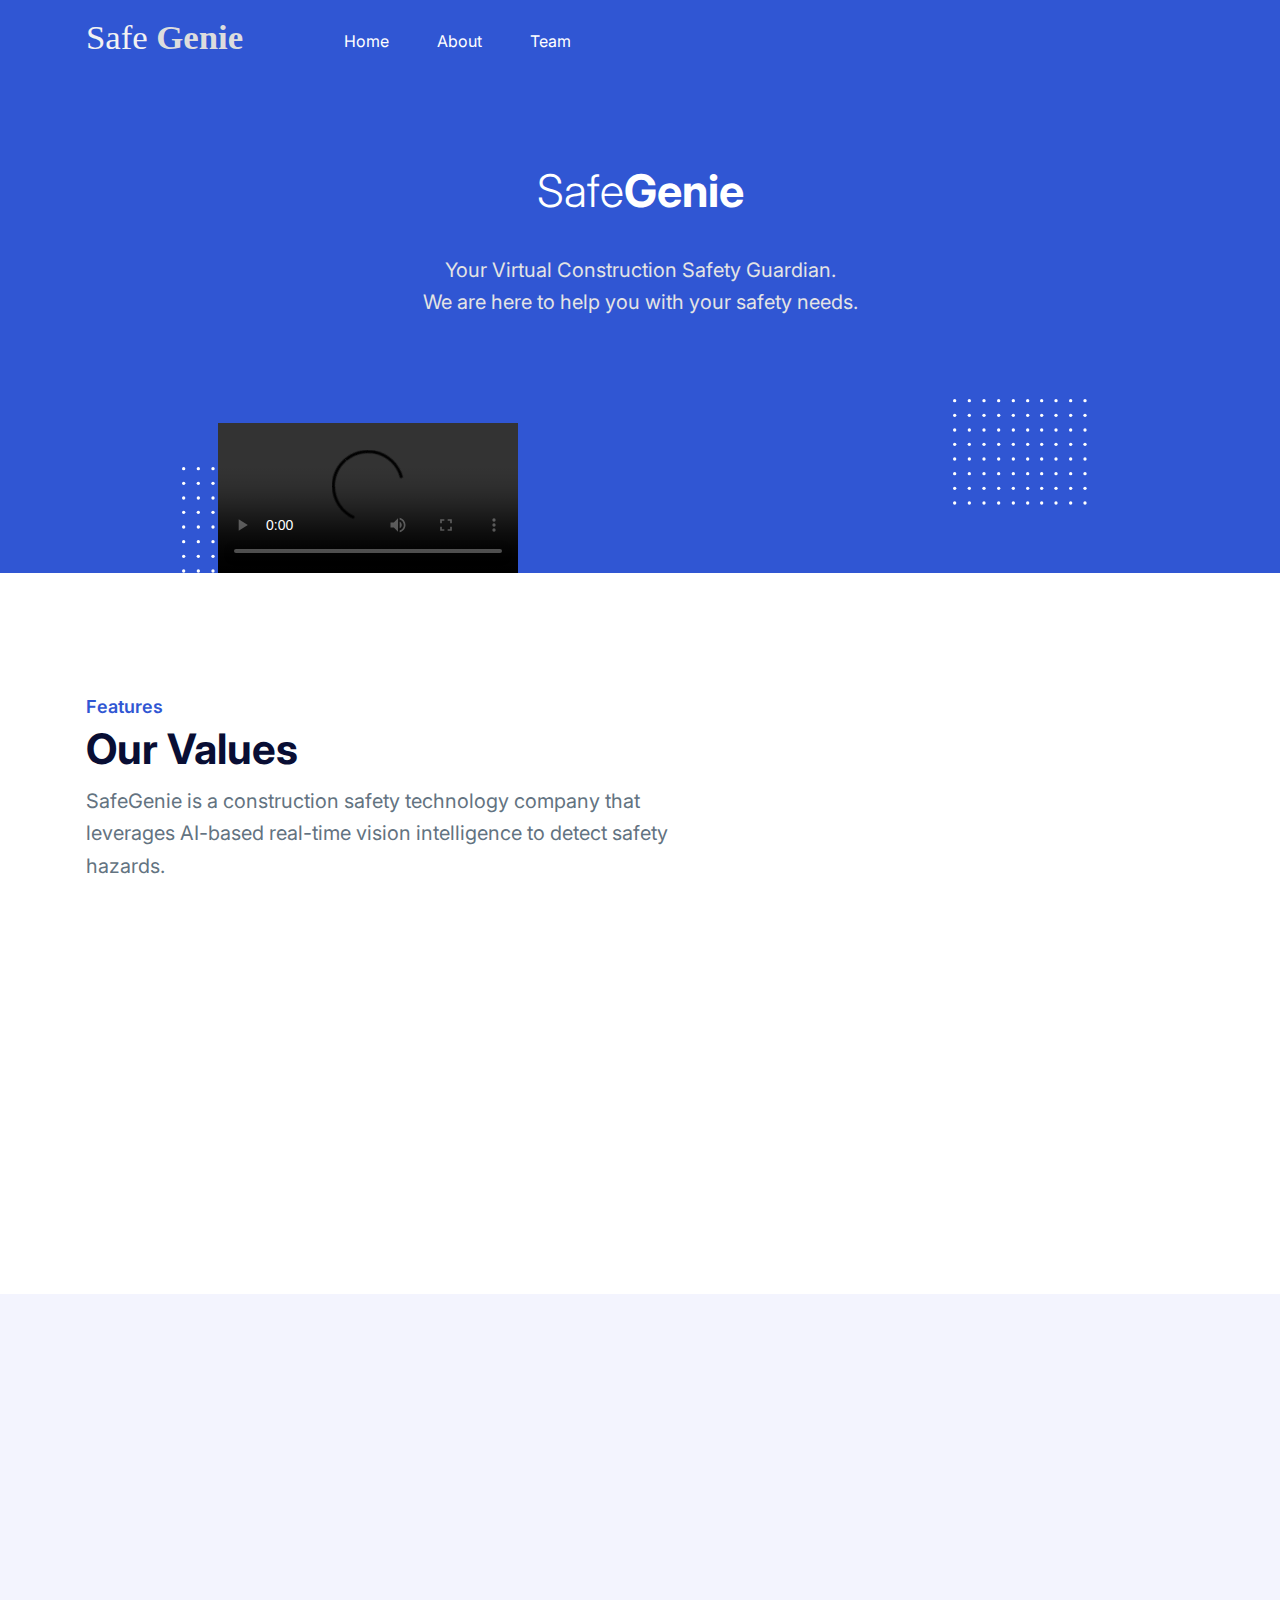
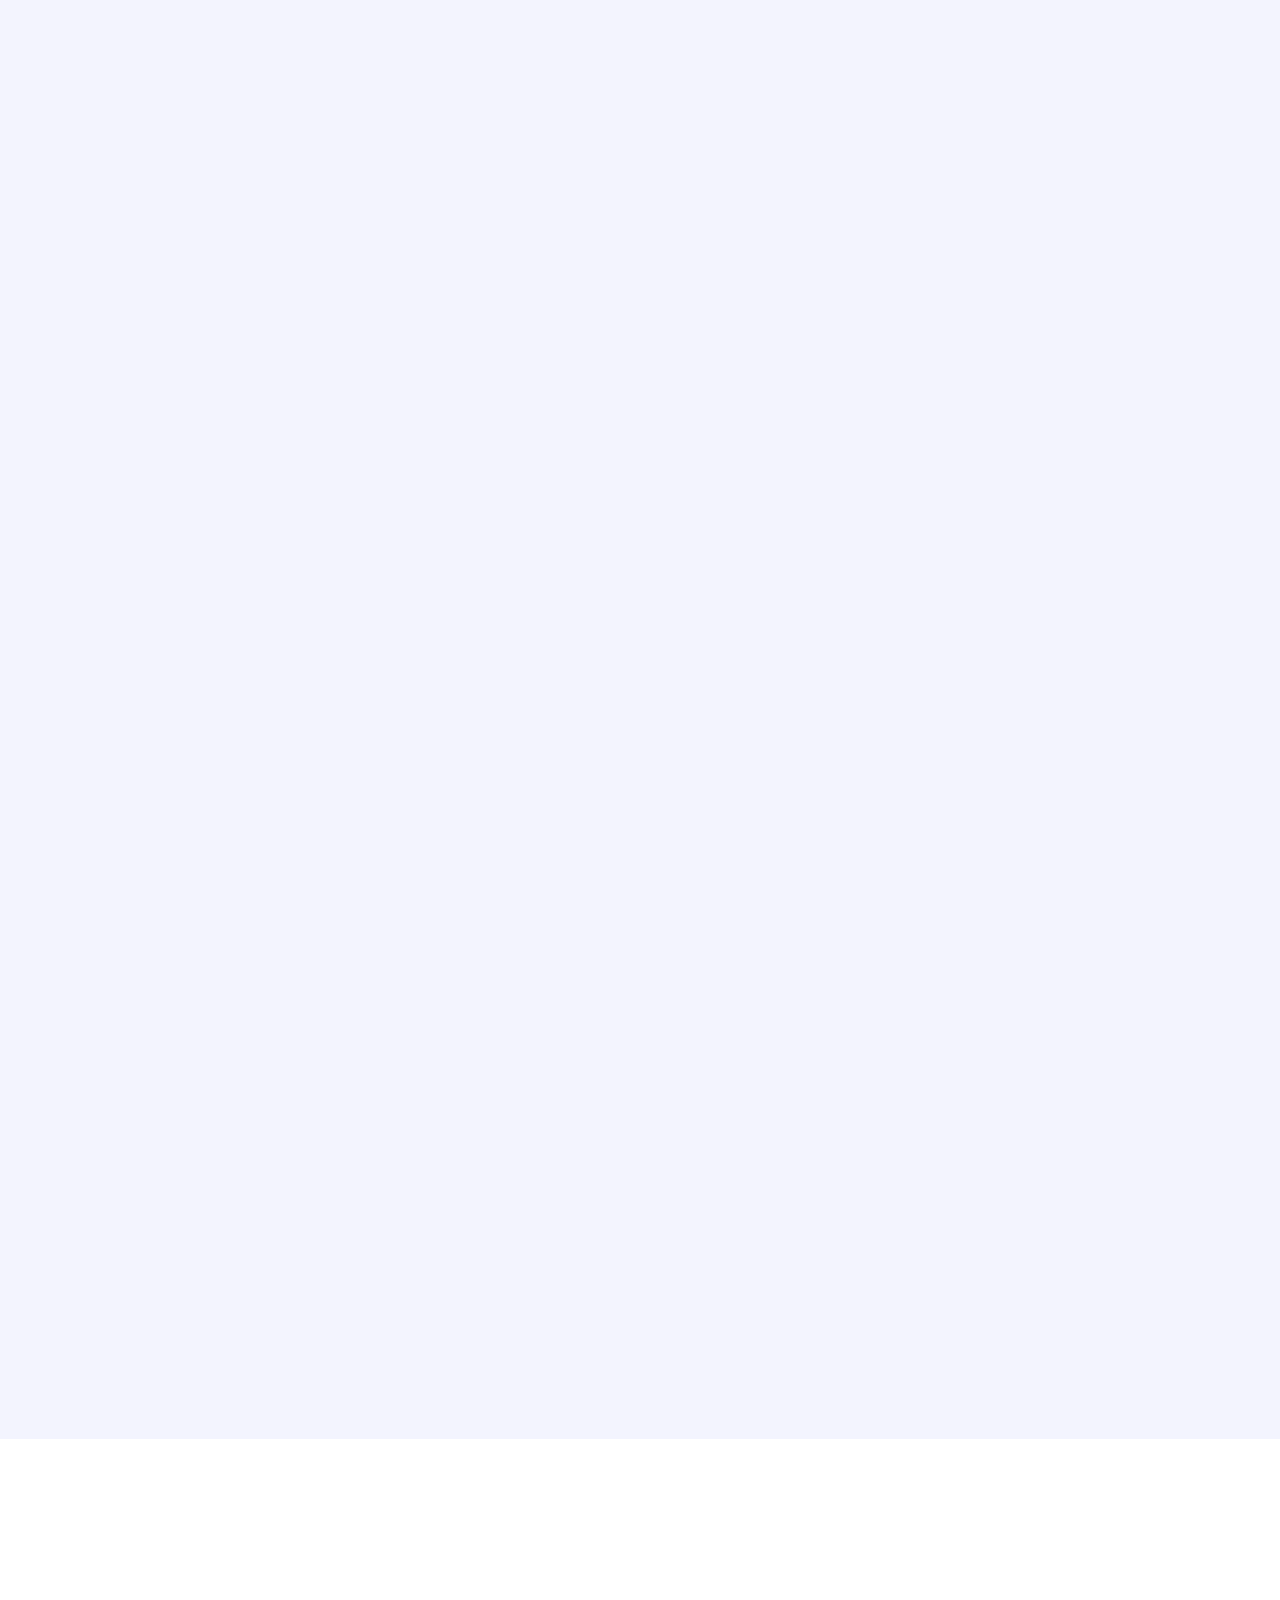
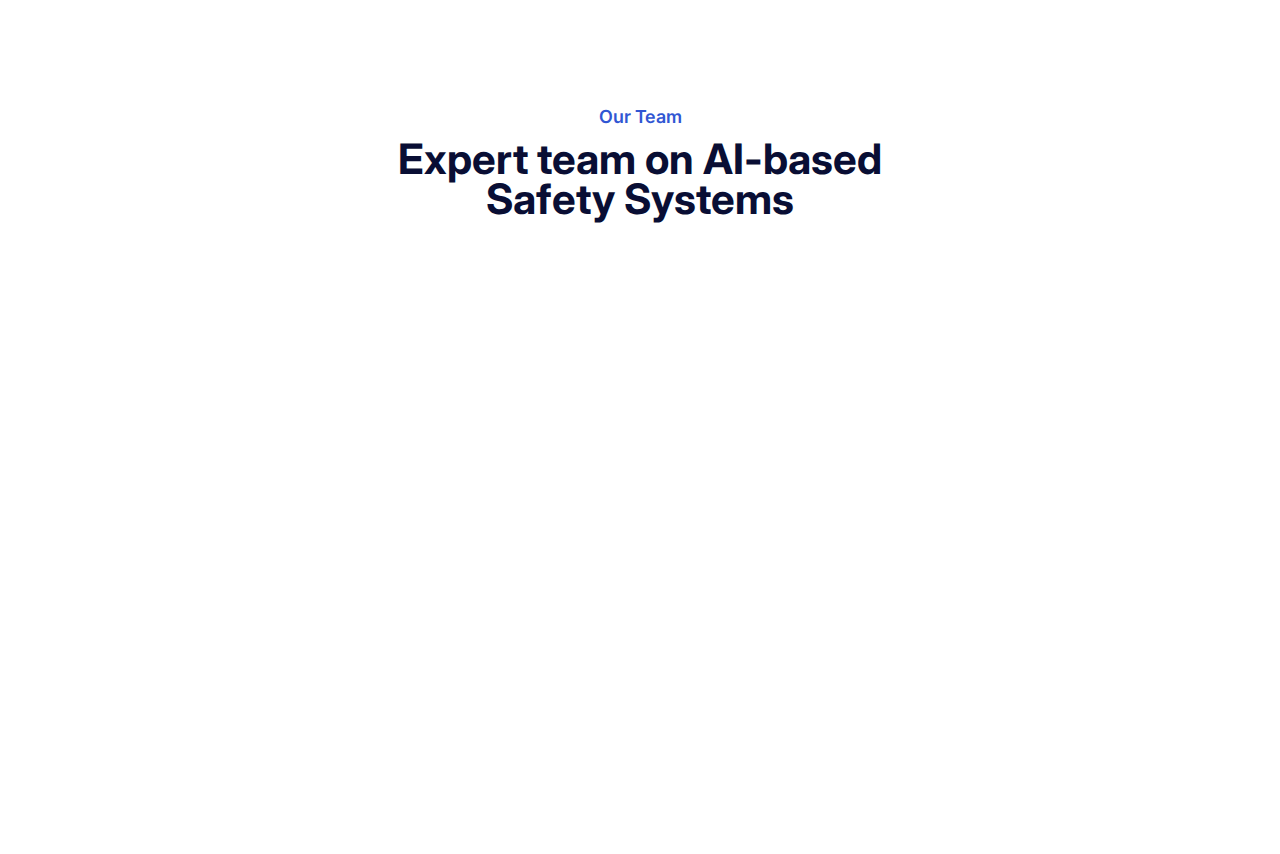
==== commit 39bc7a23: "Update video and merget camera sections" ====
--- a/index.html
+++ b/index.html
@@ -17,7 +17,7 @@
   <script async src="https://www.googletagmanager.com/gtag/js?id=G-4RT4QG0FV9"></script>
   <script>
     window.dataLayer = window.dataLayer || [];
-    function gtag(){dataLayer.push(arguments);}
+    function gtag() { dataLayer.push(arguments); }
     gtag('js', new Date());
     gtag('config', 'G-4RT4QG0FV9');
   </script>
@@ -200,7 +200,7 @@
           <div class="w-full px-4">
             <div class="w-full items-center justify-between overflow-hidden border lg:flex p-6">
               <div
-                class="sm:w-full md:w-1/2 lg:w-1/2 py-12 px-7 sm:px-12 md:p-16 lg:max-w-[565px] lg:py-9 lg:px-16 xl:max-w-[640px] xl:p-[70px]">
+                class="sm:w-full md:w-full lg:w-1/2 py-12 px-7 sm:px-12 md:p-16 lg:max-w-[565px] lg:py-9 lg:px-16 xl:max-w-[640px] xl:p-[70px]">
                 <h2 class="mb-6 text-3xl font-bold text-dark sm:text-4xl sm:leading-snug 2xl:text-[40px]">
                   Protect workers from hazards in real time
                 </h2>
@@ -209,7 +209,7 @@
                   happening.
                 </p>
               </div>
-              <div class="sm:w-full md:w-1/2 lg:w-1/2 text-center px-4">
+              <div class="sm:w-full md:w-full lg:w-1/2 text-center px-4">
                 <div class="macbook">
                   <div class="screen">
                     <div class="viewport" style="background-image:url('assets/images/ui/ui-2.png');">
@@ -234,7 +234,7 @@
           <div class="w-full px-4">
             <div class="w-full items-center justify-between overflow-hidden border lg:flex p-6">
               <div
-                class="sm:w-full md:w-1/2 lg:w-1/2 py-12 px-7 sm:px-12 md:p-16 lg:max-w-[565px] lg:py-9 lg:px-16 xl:max-w-[640px] xl:p-[70px]">
+                class="sm:w-full md:w-full lg:w-1/2 py-12 px-7 sm:px-12 md:p-16 lg:max-w-[565px] lg:py-9 lg:px-16 xl:max-w-[640px] xl:p-[70px]">
                 <h2 class="mb-6 text-3xl font-bold text-dark sm:text-4xl sm:leading-snug 2xl:text-[40px]">
                   Uncover safety insights like never before
                 </h2>
@@ -243,7 +243,7 @@
                   be in the future.
                 </p>
               </div>
-              <div class="sm:w-full md:w-1/2 lg:w-1/2 text-center px-4">
+              <div class="sm:w-full md:w-full lg:w-1/2 text-center px-4">
                 <div class="relative z-10 inline-block ">
                   <img src="assets/images/ui/fall-hazard.jpg" alt="fall hazard" class="mx-auto lg:ml-auto" />
                 </div>
@@ -260,17 +260,18 @@
           <div class="w-full px-4">
             <div class="w-full items-center justify-between overflow-hidden border lg:flex p-6">
               <div
-                class="sm:w-full md:w-1/2 lg:w-1/2 py-12 px-7 sm:px-12 md:p-16 lg:max-w-[565px] lg:py-9 lg:px-16 xl:max-w-[640px] xl:p-[70px]">
+                class="sm:w-full md:w-full lg:w-1/2 py-12 px-7 sm:px-12 md:p-16 lg:max-w-[565px] lg:py-9 lg:px-16 xl:max-w-[640px] xl:p-[70px]">
                 <h2 class="mb-6 text-3xl font-bold text-dark sm:text-4xl sm:leading-snug 2xl:text-[40px]">
                   Place our 360 cameras where it matters
                 </h2>
                 <p class="mb-9 text-base leading-relaxed text-body-color">
                   Place our detachable cameras anywhere you want to monitor. They are easy to install and can be moved
-                  around as needed.
+                  around as needed, simply plug the cameras in any lamp socket or use
+                  our adaptors to attach to a convenient location.
                   Our backend will analyze the position of each to give you the best safety insights.
                 </p>
               </div>
-              <div class="sm:w-full md:w-1/2 lg:w-1/2 text-center px-4">
+              <div class="relative sm:w-full md:w-full lg:w-1/2 text-center px-4">
                 <div class="macbook">
                   <div class="screen">
                     <div class="viewport" style="background-image:url('assets/images/ui/ui-6.png');">
@@ -279,32 +280,8 @@
                   <div class="base"></div>
                   <div class="notch"></div>
                 </div>
-              </div>
-            </div>
-          </div>
-        </div>
-      </div>
-    </div>
-
-    <div class="container py-4">
-      <div class="wow fadeInUp bg-white" data-wow-delay=".2s">
-        <div class="-mx-4 flex flex-wrap">
-          <div class="w-full px-4">
-            <div class="w-full items-center justify-between overflow-hidden border lg:flex p-6">
-              <div
-                class="sm:w-full md:w-1/2 lg:w-1/2 py-12 px-7 sm:px-12 md:p-16 lg:max-w-[565px] lg:py-9 lg:px-16 xl:max-w-[640px] xl:p-[70px]">
-                <h2 class="mb-6 text-3xl font-bold text-dark sm:text-4xl sm:leading-snug 2xl:text-[40px]">
-                  Reposition detachable cameras with ease
-                </h2>
-                <p class="mb-9 text-base leading-relaxed text-body-color">
-                  To ensure high coverage as construction progresses, simply plug the cameras in any lamp socket or use
-                  our adaptors to attach to a convenient location
-                </p>
-              </div>
-              <div class="sm:w-full md:w-1/2 lg:w-1/2 text-center px-4">
-                <div class="relative z-10 inline-block">
-                  <img src="assets/images/product/cam-simple.png" alt="Repositionable Camera" class="mx-auto lg:ml-auto"
-                    style="height: 350px;" />
+                <div class="absolute top-0 right-0 z-10">
+                  <img src="assets/images/product/cam-simple.png" alt="fall hazard" class="-mt-8 max-h-[13rem]"/>
                 </div>
               </div>
             </div>
@@ -312,6 +289,7 @@
         </div>
       </div>
     </div>
+
   </section>
   <!-- ====== About Section End -->
 
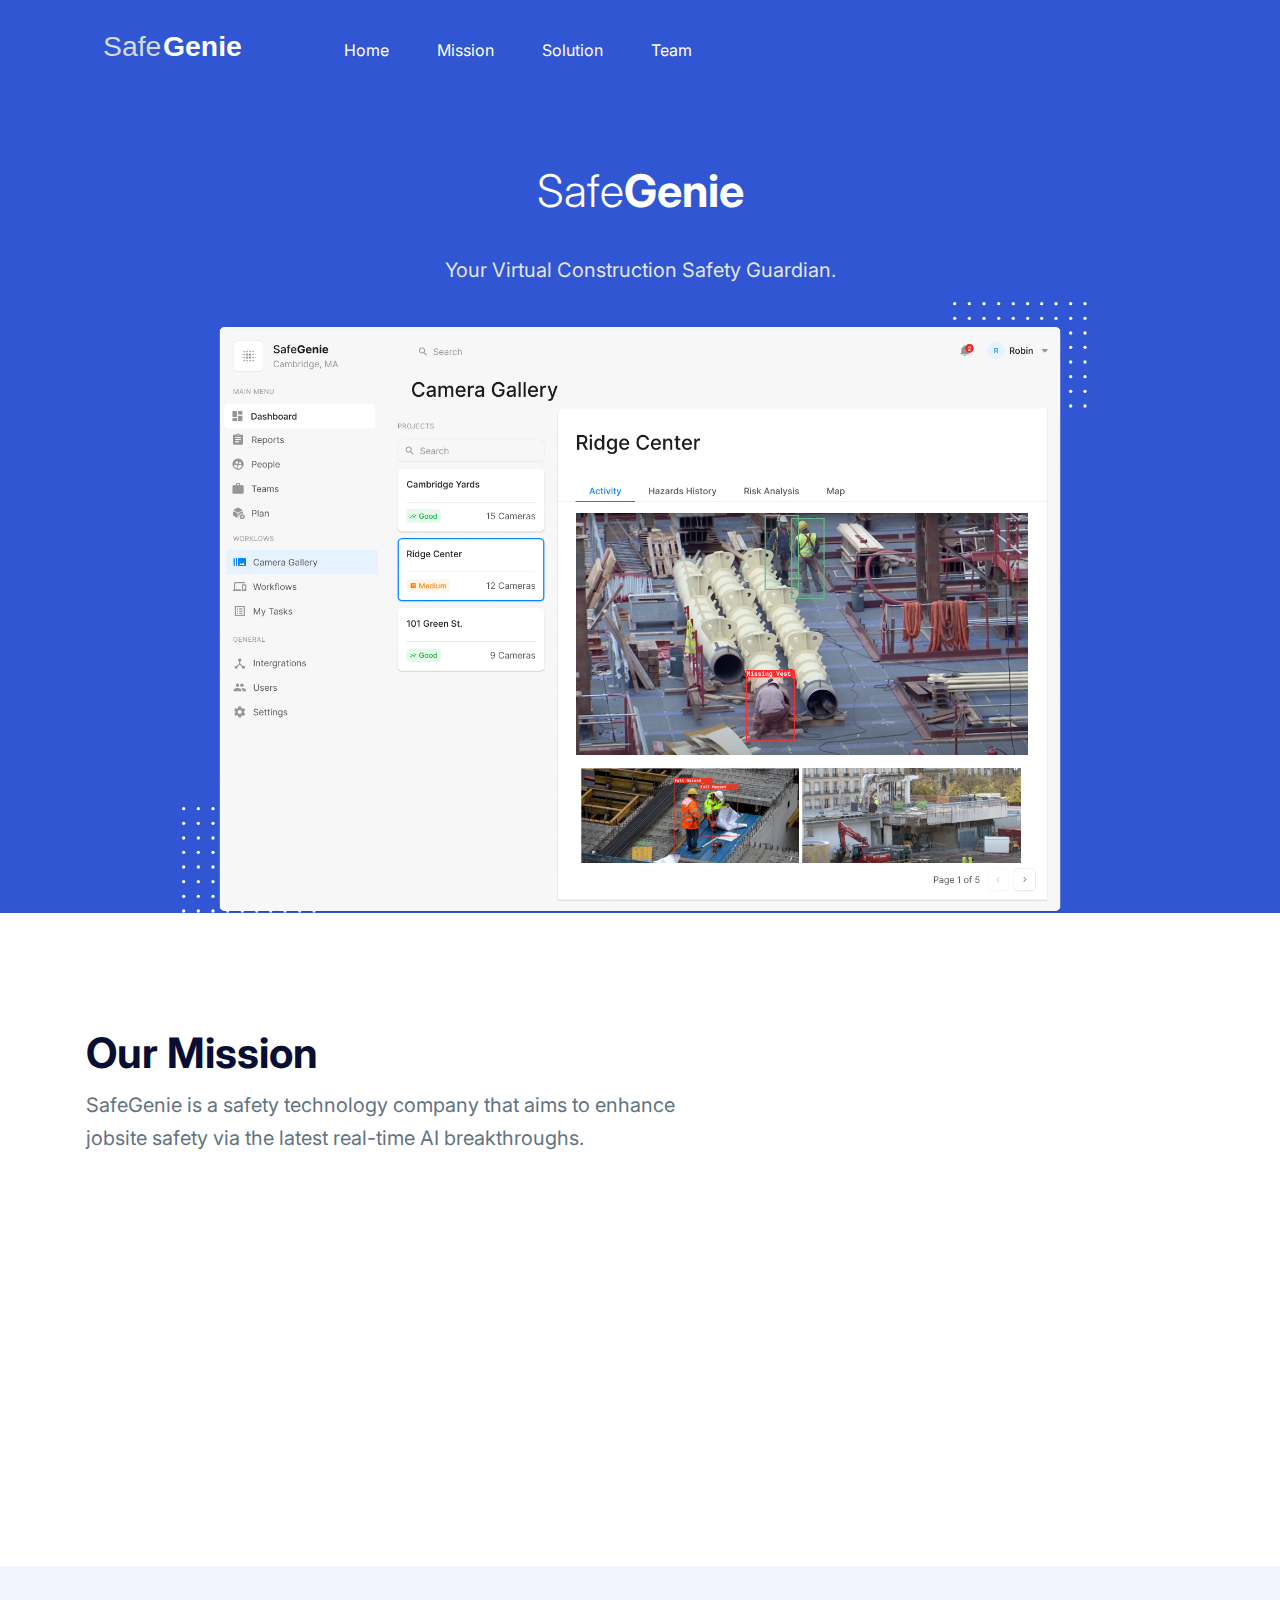
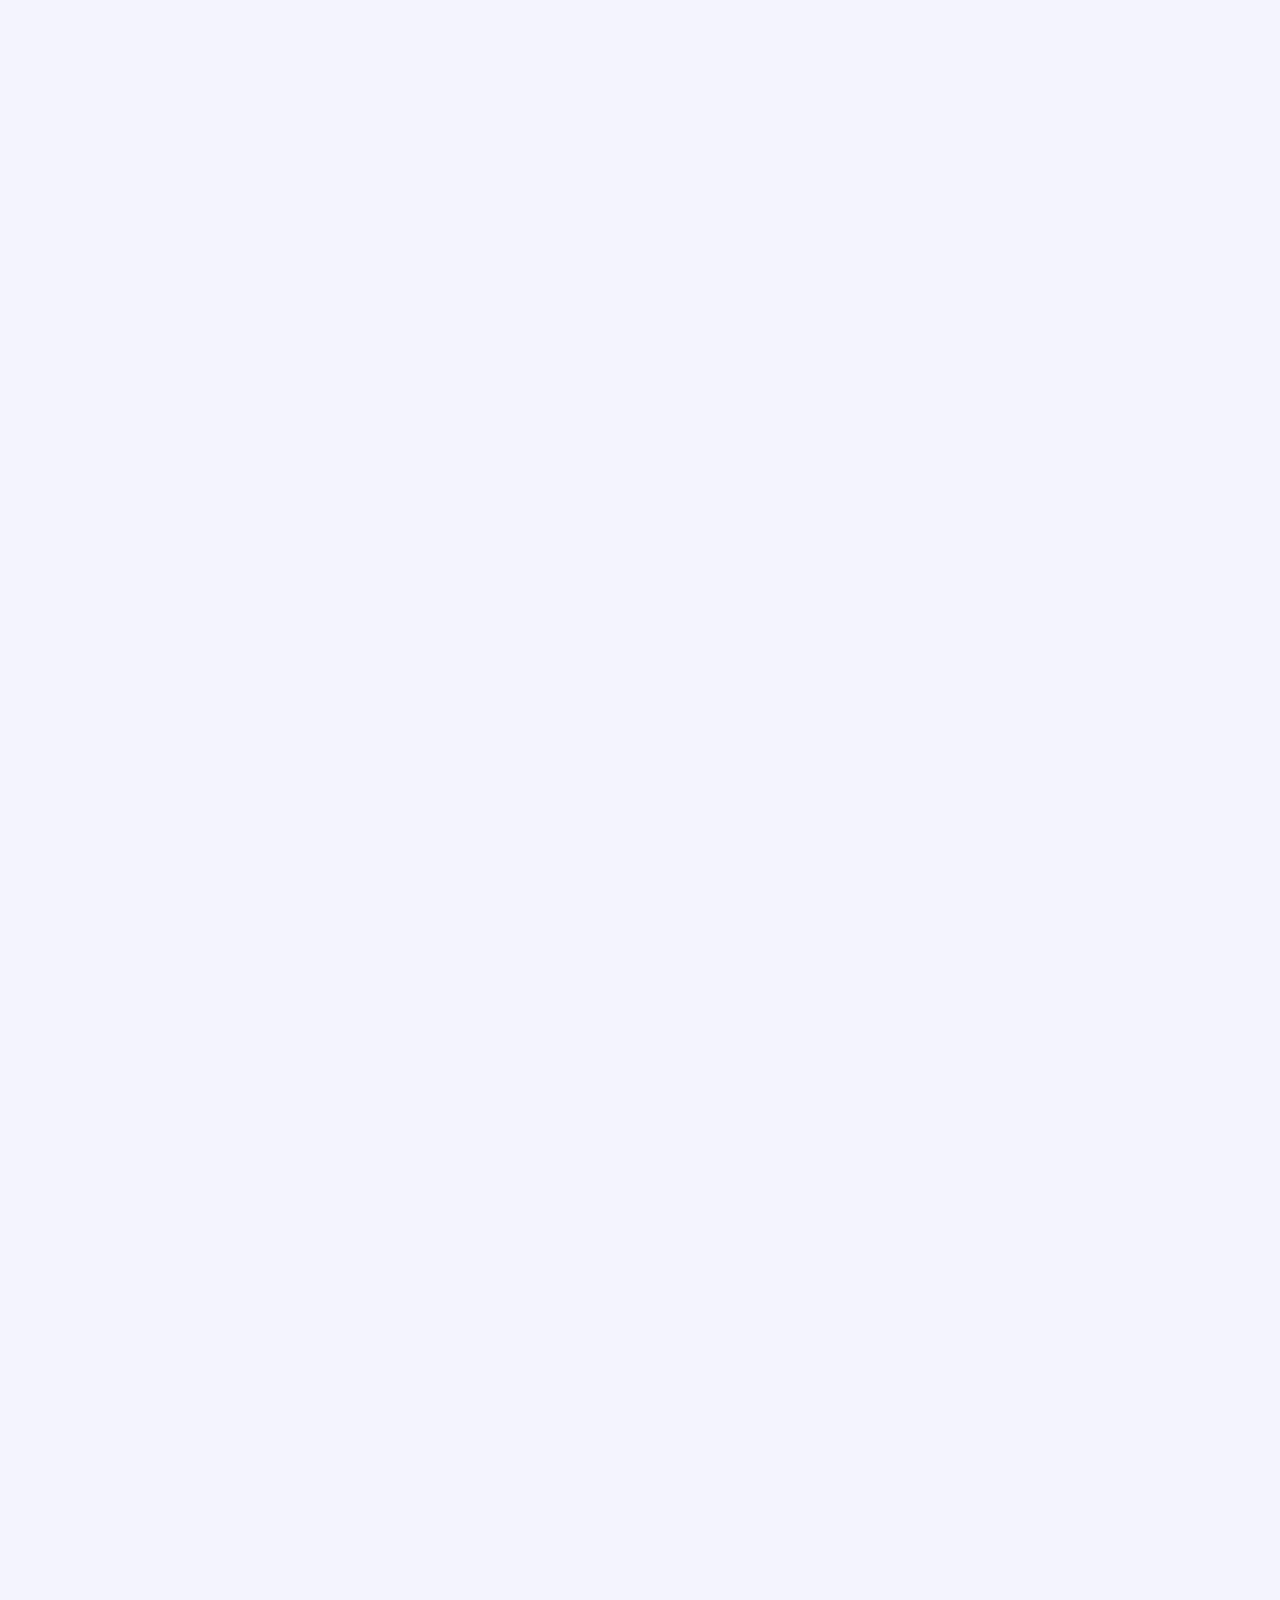
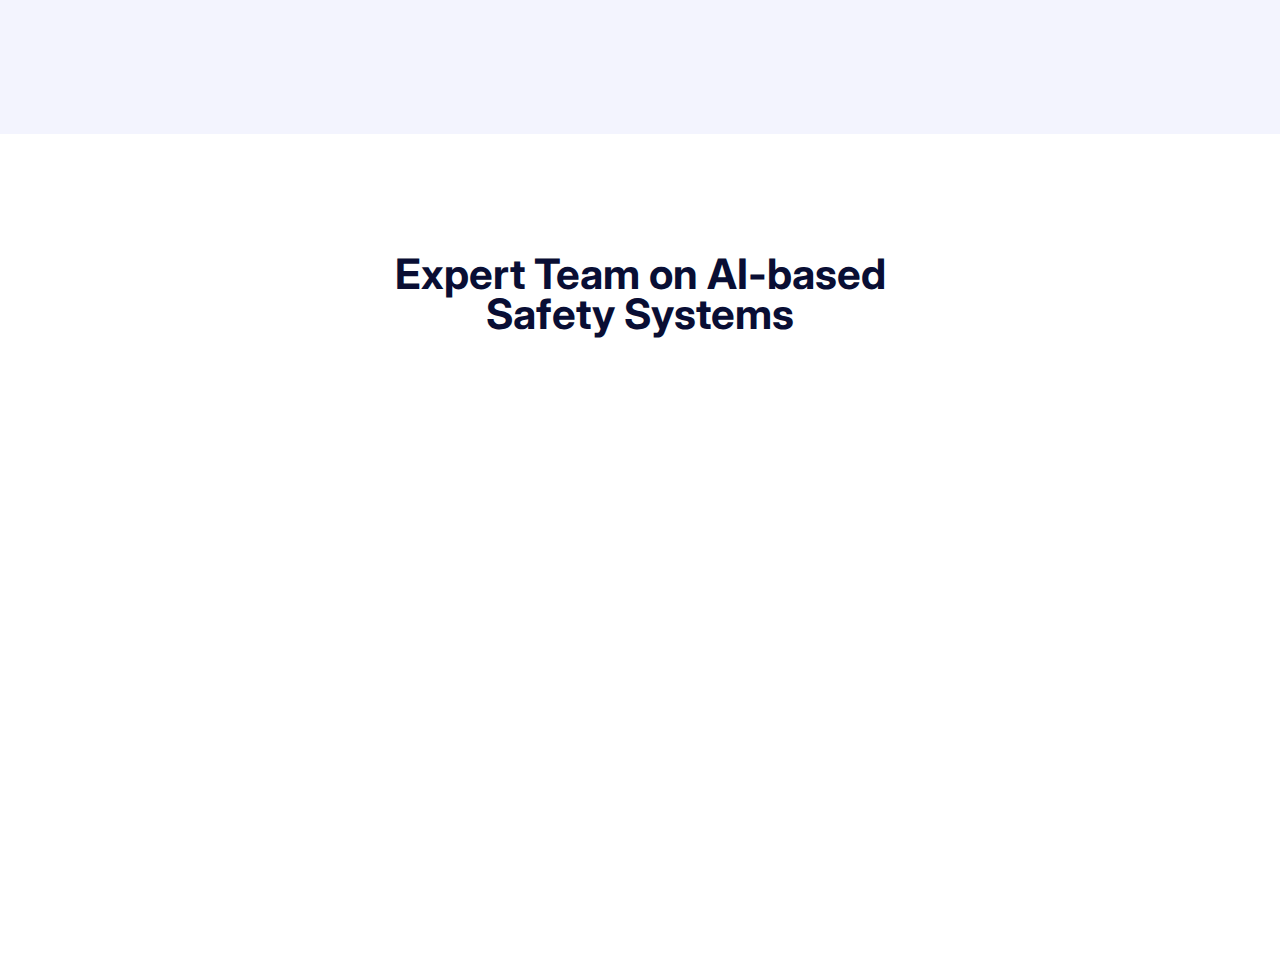
==== commit a6fd02aa: "Yi edits" ====
--- a/index.html
+++ b/index.html
@@ -36,7 +36,7 @@
       <div class="relative -mx-4 flex items-center justify-between">
         <div class="w-60 max-w-full px-4">
           <a href="index.html" class="navbar-logo block w-full py-5">
-            <img src="assets/images/logo/logo-white.svg" alt="logo" class="header-logo w-full" />
+            <img src="assets/images/logo/logo-white-new.svg" alt="logo" class="header-logo w-full" />
           </a>
         </div>
         <div class="flex w-full items-center justify-between px-4">
@@ -57,9 +57,15 @@
                   </a>
                 </li>
                 <li class="group relative">
-                  <a href="#about"
+                  <a href="#mission"
                     class="ud-menu-scroll mx-8 flex py-2 text-base text-dark group-hover:text-primary lg:mr-0 lg:ml-7 lg:inline-flex lg:py-6 lg:px-0 lg:text-white lg:group-hover:text-white lg:group-hover:opacity-70 xl:ml-12">
-                    About
+                    Mission
+                  </a>
+                </li>
+                <li class="group relative">
+                  <a href="#solution"
+                    class="ud-menu-scroll mx-8 flex py-2 text-base text-dark group-hover:text-primary lg:mr-0 lg:ml-7 lg:inline-flex lg:py-6 lg:px-0 lg:text-white lg:group-hover:text-white lg:group-hover:opacity-70 xl:ml-12">
+                    Solution
                   </a>
                 </li>
                 <li class="group relative">
@@ -90,18 +96,19 @@
             <p
               class="mx-auto mb-10 max-w-[600px] text-base text-[#e4e4e4] sm:text-lg sm:leading-relaxed md:text-xl md:leading-relaxed">
               Your Virtual Construction Safety Guardian.<br />
-              We are here to help you with your safety needs.
+              <!-- We are here to help you with your safety needs. -->
             </p>
           </div>
         </div>
 
         <div class="w-full px-4">
           <div class="wow fadeInUp relative z-10 mx-auto max-w-[845px]" data-wow-delay=".25s">
-            <div class="mt-16">
-              <video controls autoplay>
+            <div class="mt-40">
+              <!-- <video controls autoplay>
                 <source src="assets/videos/hero.mp4" type="video/mp4">
                 Your browser does not support the video tag.
-              </video>
+              </video> -->
+              <img src="assets/images/ui/ui-front.png" alt="image" class="mx-auto lg:ml-auto" />
             </div>
             <div class="absolute bottom-0 -left-9 z-[-1]">
               <img src="assets/images/hero/bottom.svg">
@@ -117,20 +124,19 @@
   <!-- ====== Hero Section End -->
 
   <!-- ====== Features Section Start -->
-  <section class="pt-20 pb-8 lg:pt-[120px] lg:pb-[70px]">
+  <section id="mission" class="pt-20 pb-8 lg:pt-[120px] lg:pb-[70px]">
     <div class="container">
       <div class="-mx-4 flex flex-wrap">
         <div class="w-full px-4">
           <div class="mb-12 max-w-[620px] lg:mb-20">
-            <span class="mb-2 block text-lg font-semibold text-primary">
+            <!-- <span class="mb-2 block text-lg font-semibold text-primary">
               Features
-            </span>
+            </span> -->
             <h2 class="mb-4 text-3xl font-bold text-dark sm:text-4xl md:text-[42px]">
-              Our Values
+              Our Mission
             </h2>
             <p class="text-lg leading-relaxed text-body-color sm:text-xl sm:leading-relaxed">
-              SafeGenie is a construction safety technology company that leverages AI-based real-time vision
-              intelligence to detect safety hazards.
+              SafeGenie is a safety technology company that aims to enhance jobsite safety via the latest real-time AI breakthroughs.
             </p>
           </div>
         </div>
@@ -152,7 +158,7 @@
               Save Lives
             </h4>
             <p class="mb-8 text-body-color lg:mb-11">
-              Detect safety hazards and receive real-time alerts so that accidents can be prevented before they happen
+              Receive real-time hazard alerts so that accidents can be prevented before they happen
             </p>
           </div>
         </div>
@@ -167,7 +173,7 @@
               Save Costs
             </h4>
             <p class="mb-8 text-body-color lg:mb-11">
-              Lower direct and indirect costs associated with safety incidents and improve your project margin
+              Lower direct & indirect costs associated with safety incidents and improve your project margin
             </p>
           </div>
         </div>
@@ -182,7 +188,7 @@
               Save Effort
             </h4>
             <p class="mb-8 text-body-color lg:mb-11">
-              Manage safety with ease through auto-generated hazard reports and predictive risk analytics
+              Manage safety with ease onsite or remotely and address predicted risks in the future
             </p>
           </div>
         </div>
@@ -192,7 +198,76 @@
   <!-- ====== Features Section End -->
 
   <!-- ====== About Section Start -->
-  <section id="about" class="bg-[#f3f4fe] pt-8 pb-8 lg:pt-[120px] lg:pb-[120px]">
+  <section id="solution" class="bg-[#f3f4fe] pt-8 pb-8 lg:pt-[120px] lg:pb-[120px]">
+
+    <div class="container py-4">
+      <div class="wow fadeInUp bg-white" data-wow-delay=".2s">
+        <div class="-mx-4 flex flex-wrap">
+          <div class="w-full px-4">
+            <div class="w-full items-center justify-between overflow-hidden border lg:flex p-6">
+
+              <div class="sm:w-full md:w-full lg:w-1/2 text-center px-4">
+                <div class="relative z-10 inline-block ">
+                  <!-- <img src="assets/images/ui/fall-hazard.jpg" alt="fall hazard" class="mx-auto lg:ml-auto" /> -->
+                  <video loop autoplay muted>
+                    <source src="assets/videos/hero-short.mp4" type="video/mp4">
+                    Your browser does not support the video tag.
+                  </video>
+                </div>
+              </div>
+
+              <div
+                class="sm:w-full md:w-full lg:w-1/2 py-12 px-7 sm:px-12 md:p-16 lg:max-w-[565px] lg:py-9 lg:px-16 xl:max-w-[640px] xl:p-[70px]">
+                <h2 class="mb-6 text-3xl font-bold text-dark sm:text-4xl sm:leading-snug 2xl:text-[40px]">
+                  Leveraging AI to protect our workers in real time
+                </h2>
+                <p class="mb-9 text-base leading-relaxed text-body-color">
+                  SafeGenie's AI automatically detects safety hazards and sends real-time alerts to prevent incidents from
+                  happening.
+                </p>
+              </div>
+
+                <!-- <div class="relative z-10 inline-block ">
+                  <img src="assets/images/ui/ui-2.png" alt="image" class="mx-auto lg:ml-auto" />
+                </div> -->
+            </div>
+          </div>
+        </div>
+      </div>
+    </div>
+
+    <div class="container py-4">
+      <div class="wow fadeInUp bg-white" data-wow-delay=".2s">
+        <div class="-mx-4 flex flex-wrap">
+          <div class="w-full px-4">
+            <div class="w-full items-center justify-between overflow-hidden border lg:flex p-6">
+              <div
+              class="sm:w-full md:w-full lg:w-1/2 py-12 px-7 sm:px-12 md:p-16 lg:max-w-[565px] lg:py-9 lg:px-16 xl:max-w-[640px] xl:p-[70px]">
+              <h2 class="mb-6 text-3xl font-bold text-dark sm:text-4xl sm:leading-snug 2xl:text-[40px]">
+                Uncover safety insights like never before
+              </h2>
+              <p class="mb-9 text-base leading-relaxed text-body-color">
+                SafeGenie helps you understand and benchmark safety data and predict where risks can
+                be in the future.
+              </p>
+            </div>
+              <div class="sm:w-full md:w-full lg:w-1/2 text-center px-4">
+                <div class="macbook">
+                  <div class="screen">
+                    <div class="viewport" style="background-image:url('assets/images/ui/ui-1.png');">
+                    </div>
+                  </div>
+                  <div class="base"></div>
+                  <div class="notch"></div>
+                </div>
+              </div>
+
+
+            </div>
+          </div>
+        </div>
+      </div>
+    </div>
 
     <div class="container py-4">
       <div class="wow fadeInUp bg-white" data-wow-delay=".2s">
@@ -202,73 +277,11 @@
               <div
                 class="sm:w-full md:w-full lg:w-1/2 py-12 px-7 sm:px-12 md:p-16 lg:max-w-[565px] lg:py-9 lg:px-16 xl:max-w-[640px] xl:p-[70px]">
                 <h2 class="mb-6 text-3xl font-bold text-dark sm:text-4xl sm:leading-snug 2xl:text-[40px]">
-                  Protect workers from hazards in real time
+                  Deploy plug & play cameras with ease
                 </h2>
                 <p class="mb-9 text-base leading-relaxed text-body-color">
-                  SafeGenie automatically detects safety hazards and sends real-time alerts to prevent incidents from
-                  happening.
-                </p>
-              </div>
-              <div class="sm:w-full md:w-full lg:w-1/2 text-center px-4">
-                <div class="macbook">
-                  <div class="screen">
-                    <div class="viewport" style="background-image:url('assets/images/ui/ui-2.png');">
-                    </div>
-                  </div>
-                  <div class="base"></div>
-                  <div class="notch"></div>
-                </div>
-                <!-- <div class="relative z-10 inline-block ">
-                  <img src="assets/images/ui/ui-2.png" alt="image" class="mx-auto lg:ml-auto" />
-                </div> -->
-              </div>
-            </div>
-          </div>
-        </div>
-      </div>
-    </div>
-
-    <div class="container py-4">
-      <div class="wow fadeInUp bg-white" data-wow-delay=".2s">
-        <div class="-mx-4 flex flex-wrap">
-          <div class="w-full px-4">
-            <div class="w-full items-center justify-between overflow-hidden border lg:flex p-6">
-              <div
-                class="sm:w-full md:w-full lg:w-1/2 py-12 px-7 sm:px-12 md:p-16 lg:max-w-[565px] lg:py-9 lg:px-16 xl:max-w-[640px] xl:p-[70px]">
-                <h2 class="mb-6 text-3xl font-bold text-dark sm:text-4xl sm:leading-snug 2xl:text-[40px]">
-                  Uncover safety insights like never before
-                </h2>
-                <p class="mb-9 text-base leading-relaxed text-body-color">
-                  In the backend, SafeGenie helps you understand and benchmark safety data and predict where risks can
-                  be in the future.
-                </p>
-              </div>
-              <div class="sm:w-full md:w-full lg:w-1/2 text-center px-4">
-                <div class="relative z-10 inline-block ">
-                  <img src="assets/images/ui/fall-hazard.jpg" alt="fall hazard" class="mx-auto lg:ml-auto" />
-                </div>
-              </div>
-            </div>
-          </div>
-        </div>
-      </div>
-    </div>
-
-    <div class="container py-4">
-      <div class="wow fadeInUp bg-white" data-wow-delay=".2s">
-        <div class="-mx-4 flex flex-wrap">
-          <div class="w-full px-4">
-            <div class="w-full items-center justify-between overflow-hidden border lg:flex p-6">
-              <div
-                class="sm:w-full md:w-full lg:w-1/2 py-12 px-7 sm:px-12 md:p-16 lg:max-w-[565px] lg:py-9 lg:px-16 xl:max-w-[640px] xl:p-[70px]">
-                <h2 class="mb-6 text-3xl font-bold text-dark sm:text-4xl sm:leading-snug 2xl:text-[40px]">
-                  Place our 360 cameras where it matters
-                </h2>
-                <p class="mb-9 text-base leading-relaxed text-body-color">
-                  Place our detachable cameras anywhere you want to monitor. They are easy to install and can be moved
-                  around as needed, simply plug the cameras in any lamp socket or use
-                  our adaptors to attach to a convenient location.
-                  Our backend will analyze the position of each to give you the best safety insights.
+                  Our detachable 360 cameras can be plugged into lamp sockets or attached to convenient locations using our adaptors.
+                  Coverage and activity levels are automatically monitored for optimal camera positions.
                 </p>
               </div>
               <div class="relative sm:w-full md:w-full lg:w-1/2 text-center px-4">
@@ -280,8 +293,8 @@
                   <div class="base"></div>
                   <div class="notch"></div>
                 </div>
-                <div class="absolute top-0 right-0 z-10">
-                  <img src="assets/images/product/cam-simple.png" alt="fall hazard" class="-mt-8 max-h-[13rem]"/>
+                <div class="absolute top-0 left-0 z-10">
+                  <img src="assets/images/product/cam-simple-flipped.png" alt="fall hazard" class="-mt-8 max-h-[13rem]"/>
                 </div>
               </div>
             </div>
@@ -294,7 +307,7 @@
   <!-- ====== About Section End -->
 
   <!-- Sponsors -->
-  <div class="flex flex-wrap pt-12">
+  <!-- <div class="flex flex-wrap pt-12">
     <div class="mx-4 w-full">
       <div class="wow fadeInUp" data-wow-delay=".2s">
         <div class="flex flex-wrap items-center">
@@ -324,8 +337,8 @@
         </div>
       </div>
     </div>
-  </div>
-  <!-- End Sponsors-->
+  </div> -->
+  <!-- End Sponsors -->
 
   <!-- ====== Team Section Start -->
   <section id="team" class="pt-4 pb-10 lg:pt-[120px] lg:pb-20">
@@ -333,18 +346,18 @@
       <div class="-mx-4 flex flex-wrap">
         <div class="w-full px-4">
           <div class="mx-auto mb-[60px] max-w-[620px] text-center">
-            <span class="mb-2 block text-lg font-semibold text-primary">
+            <!-- <span class="mb-2 block text-lg font-semibold text-primary">
               Our Team
-            </span>
+            </span> -->
             <h2 class="mb-4 text-3xl font-bold text-dark sm:text-4xl md:text-[42px]">
-              Expert team on AI-based Safety Systems
+              Expert Team on AI-based Safety Systems
             </h2>
           </div>
         </div>
       </div>
       <div class="-mx-4 flex flex-wrap justify-center">
         <!-- Yi Zhang -->
-        <div class="w-full px-4 sm:w-1 lg:w-1/3">
+        <div class="w-full px-4 lg:w-1/3">
           <div class="wow fadeInUp mb-10" data-wow-delay=".1s">
             <div class="h-170px] relative z-10 mx-auto mb-6 w-[170px] rounded-full">
               <img src="assets/images/team/yi.jpg" alt="image" class="w-full rounded-full" />
@@ -367,7 +380,7 @@
               </p>
               <div class="flex items-center justify-center">
                 <a href="https://pony.ai" class="mx-2 flex items-center justify-center">
-                  <img src="assets/images/brands/ponyai.png">
+                  <img src="assets/images/brands/ponyai-sm.png">
                 </a>
                 <a href="https://www.dexterity.ai" class="mx-2 flex items-center justify-center">
                   <img src="assets/images/brands/Dexterity.png">
@@ -384,7 +397,7 @@
         </div>
         <!-- End Yi Zhang -->
         <!-- Pasquale Antonante -->
-        <div class="w-full px-4 sm:w-1 lg:w-1/3">
+        <div class="w-full px-4 lg:w-1/3">
           <div class="wow fadeInUp mb-10" data-wow-delay=".15s">
             <div class="h-170px] relative z-10 mx-auto mb-6 w-[170px] rounded-full">
               <img src="assets/images/team/pasquale.jpg" alt="image" class="w-full rounded-full" />
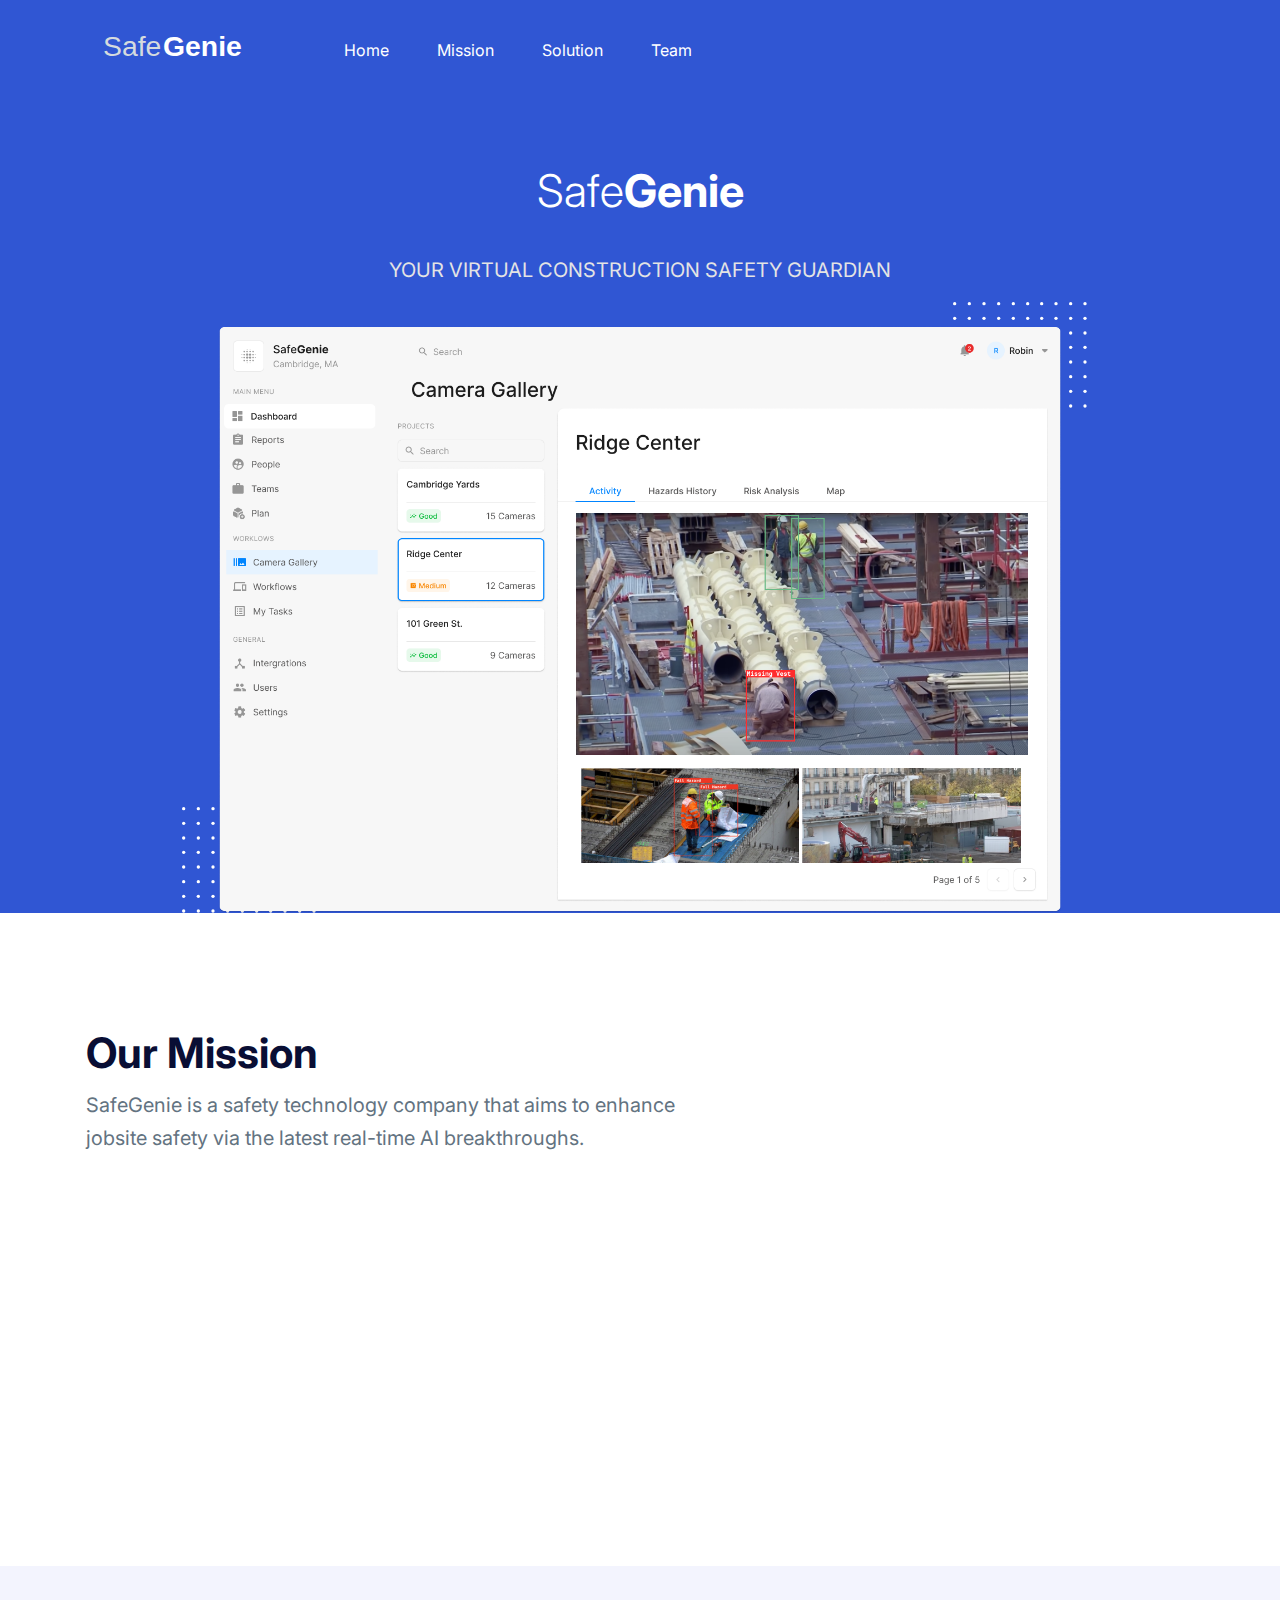
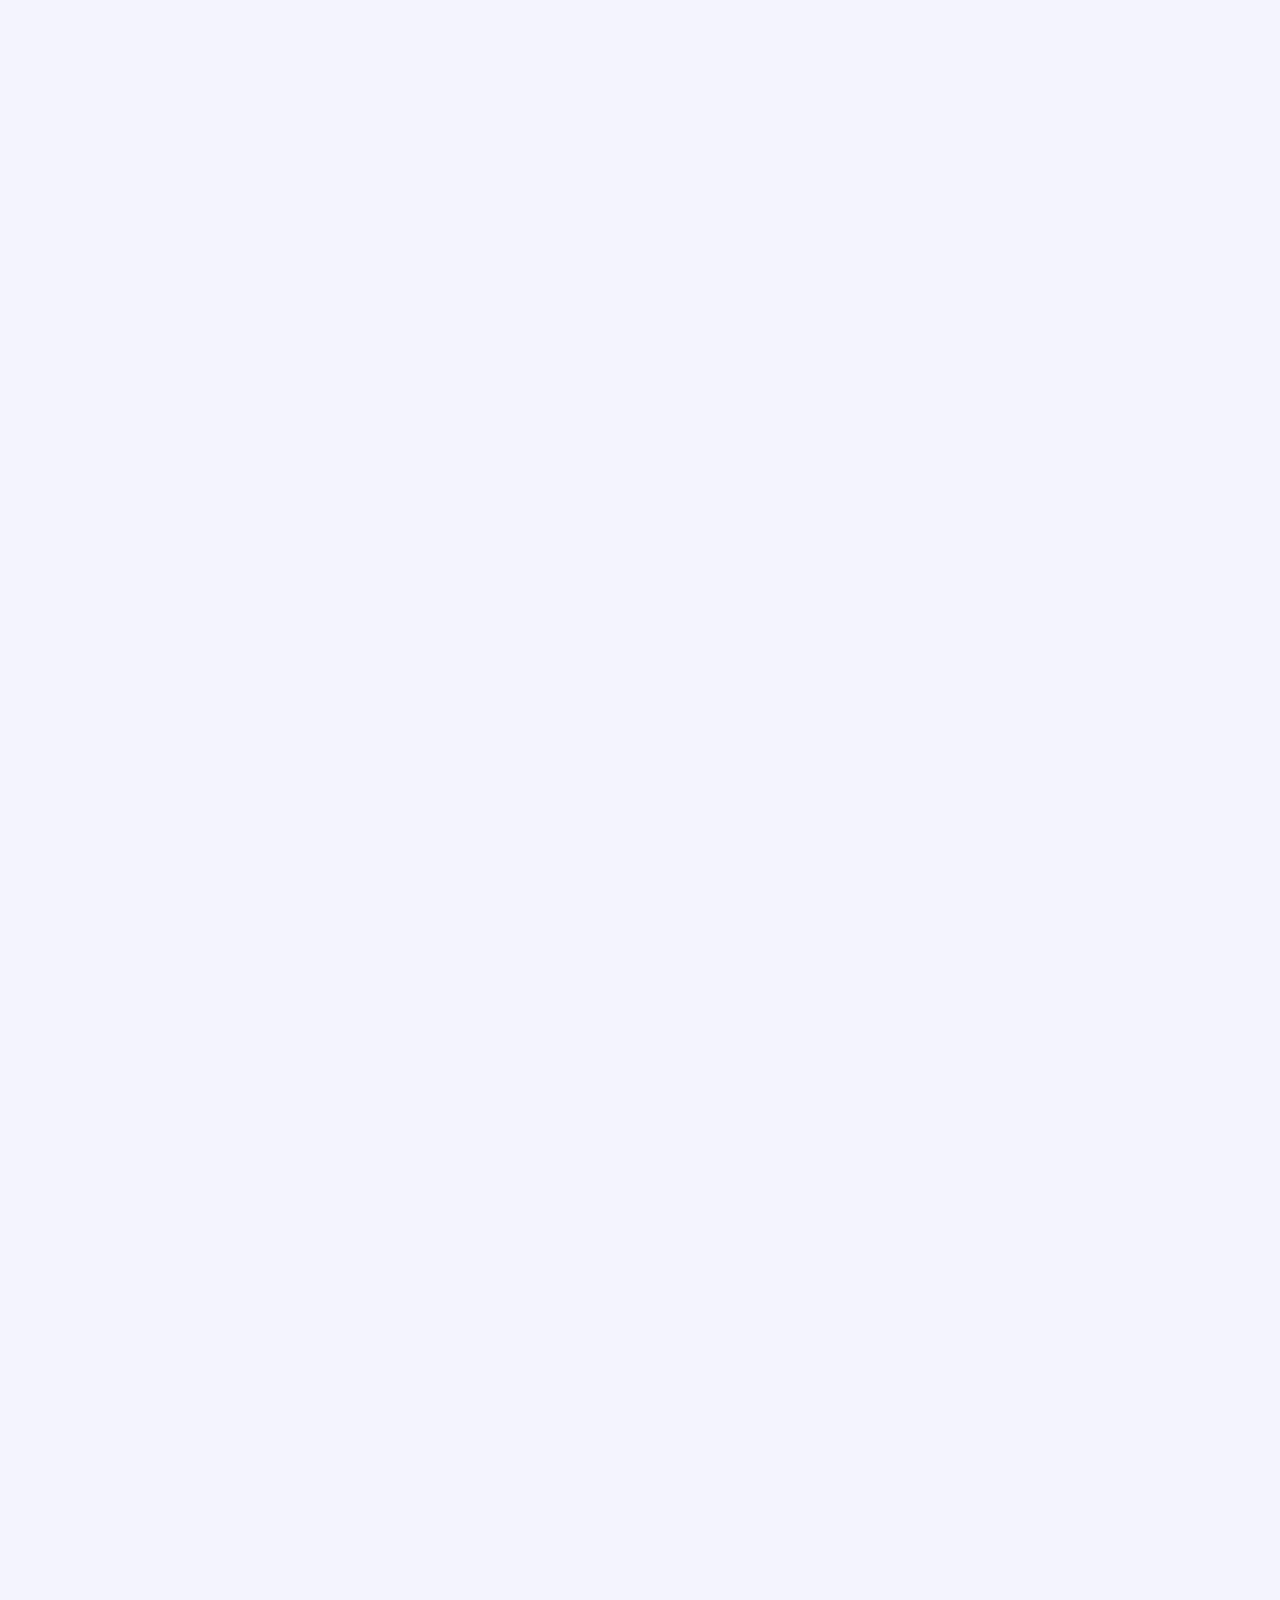
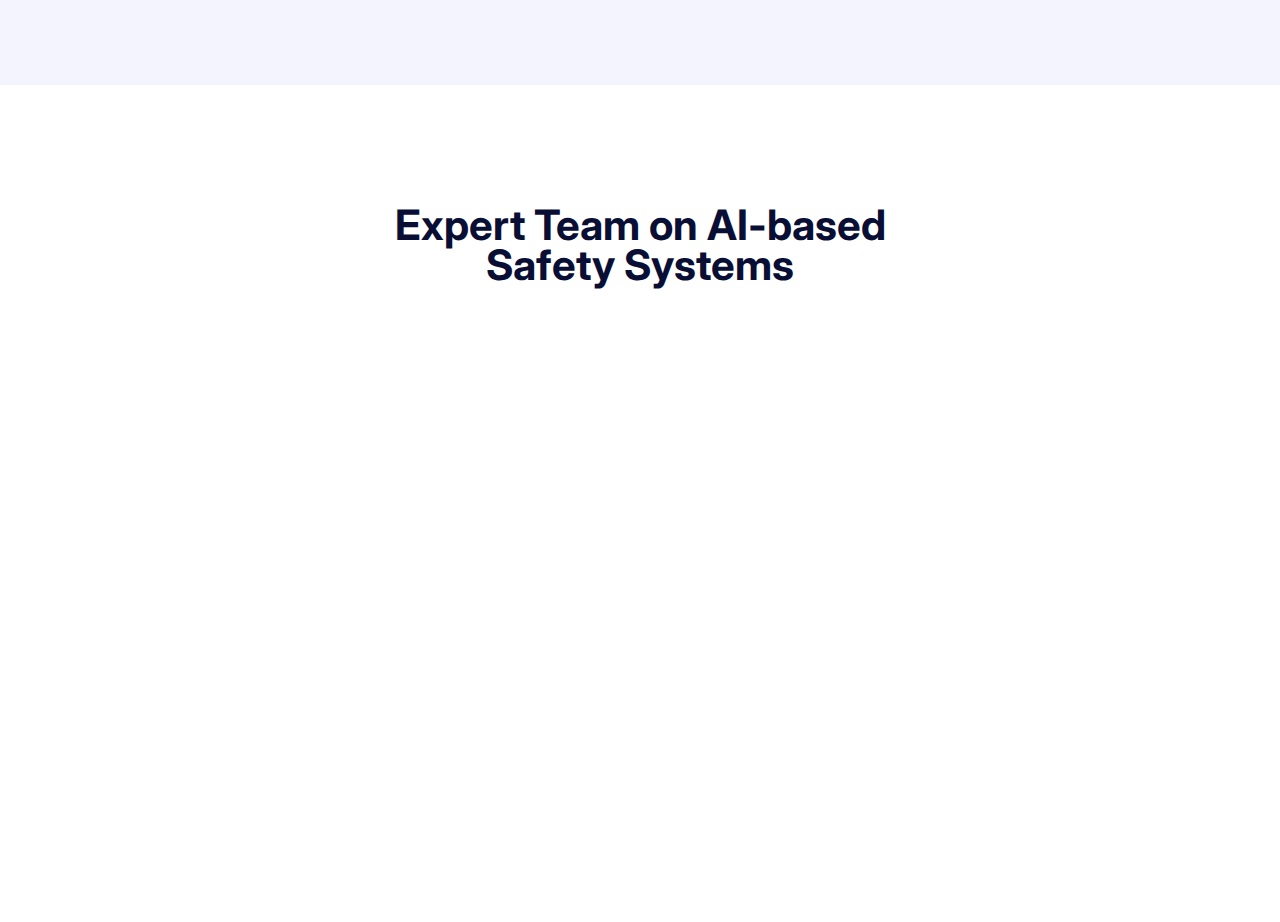
==== commit b3dd94e2: "Yi edits 2" ====
--- a/index.html
+++ b/index.html
@@ -95,7 +95,7 @@
             </h1>
             <p
               class="mx-auto mb-10 max-w-[600px] text-base text-[#e4e4e4] sm:text-lg sm:leading-relaxed md:text-xl md:leading-relaxed">
-              Your Virtual Construction Safety Guardian.<br />
+              YOUR VIRTUAL CONSTRUCTION SAFETY GUARDIAN<br />
               <!-- We are here to help you with your safety needs. -->
             </p>
           </div>
@@ -219,7 +219,7 @@
               <div
                 class="sm:w-full md:w-full lg:w-1/2 py-12 px-7 sm:px-12 md:p-16 lg:max-w-[565px] lg:py-9 lg:px-16 xl:max-w-[640px] xl:p-[70px]">
                 <h2 class="mb-6 text-3xl font-bold text-dark sm:text-4xl sm:leading-snug 2xl:text-[40px]">
-                  Leveraging AI to protect our workers in real time
+                  Leverage AI to protect our workers in real time
                 </h2>
                 <p class="mb-9 text-base leading-relaxed text-body-color">
                   SafeGenie's AI automatically detects safety hazards and sends real-time alerts to prevent incidents from
@@ -380,7 +380,7 @@
               </p>
               <div class="flex items-center justify-center">
                 <a href="https://pony.ai" class="mx-2 flex items-center justify-center">
-                  <img src="assets/images/brands/ponyai-sm.png">
+                  <img src="assets/images/brands/ponyai.png">
                 </a>
                 <a href="https://www.dexterity.ai" class="mx-2 flex items-center justify-center">
                   <img src="assets/images/brands/Dexterity.png">
